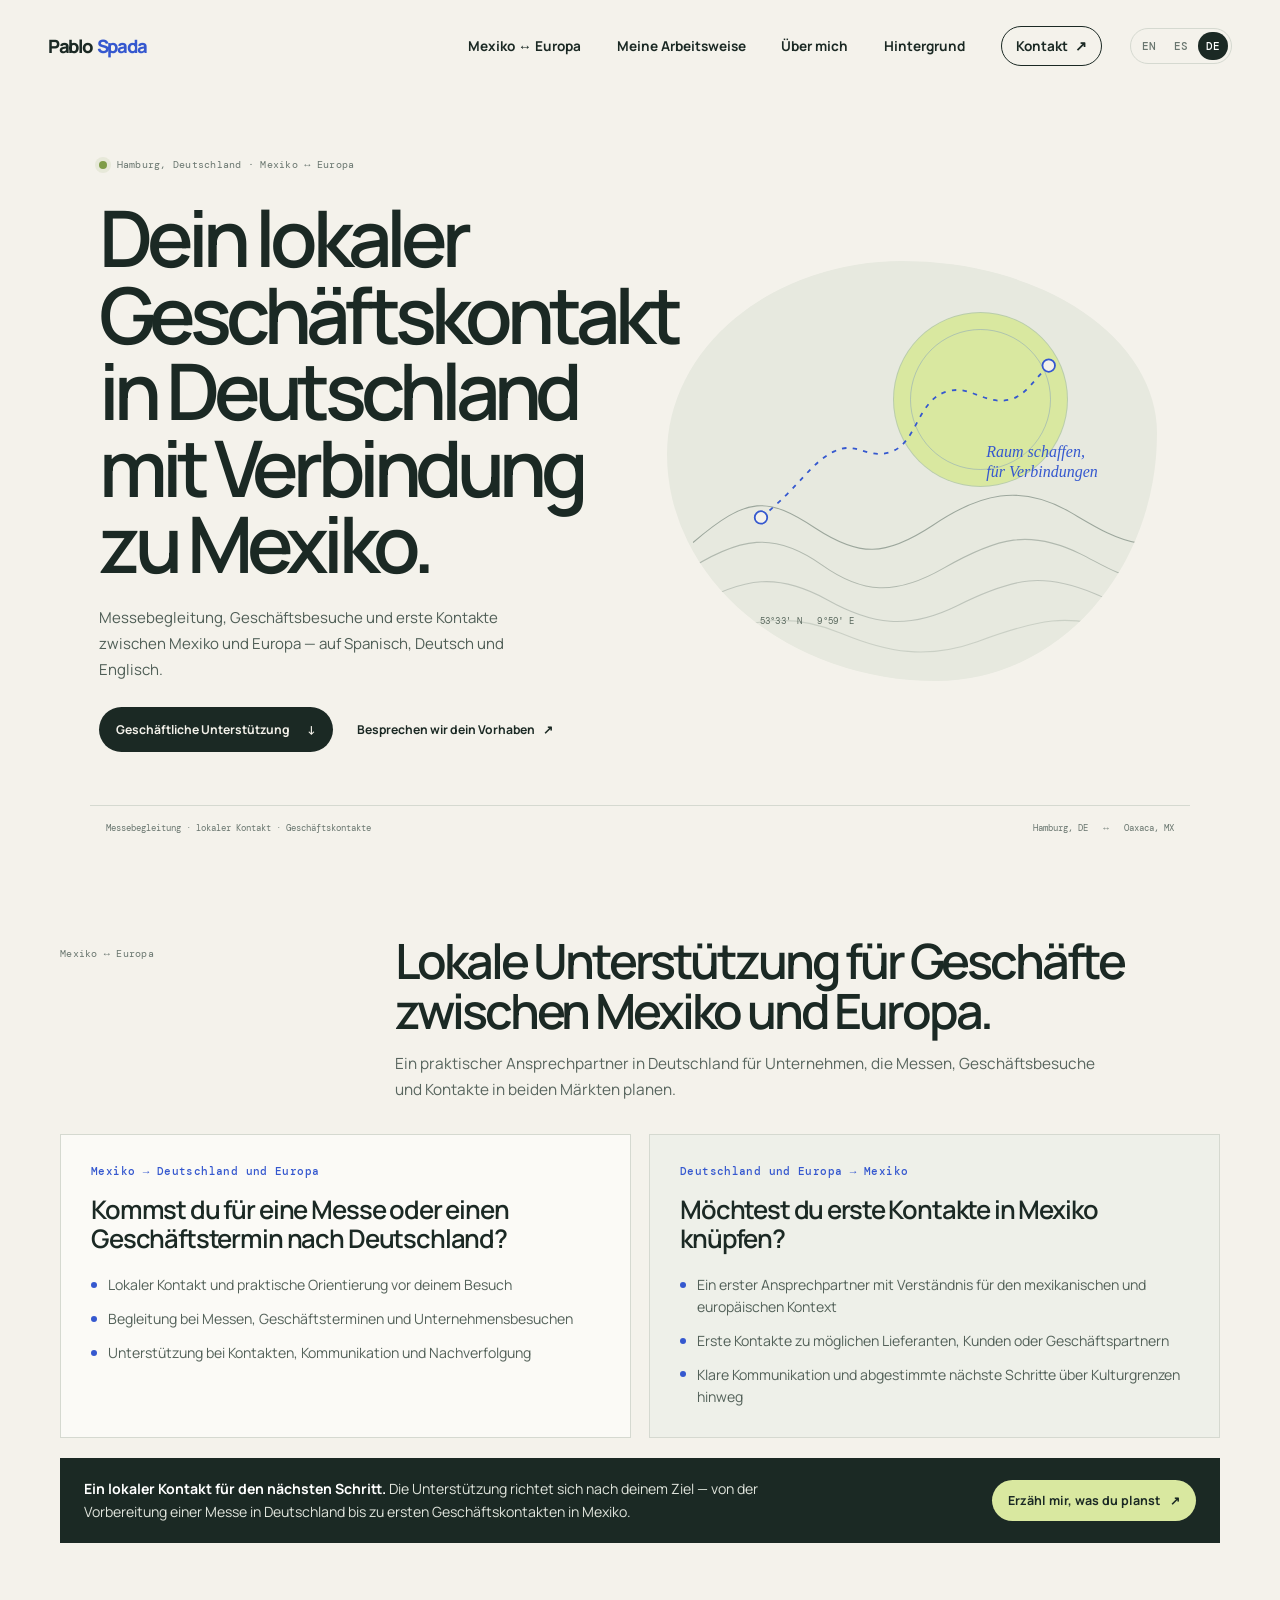
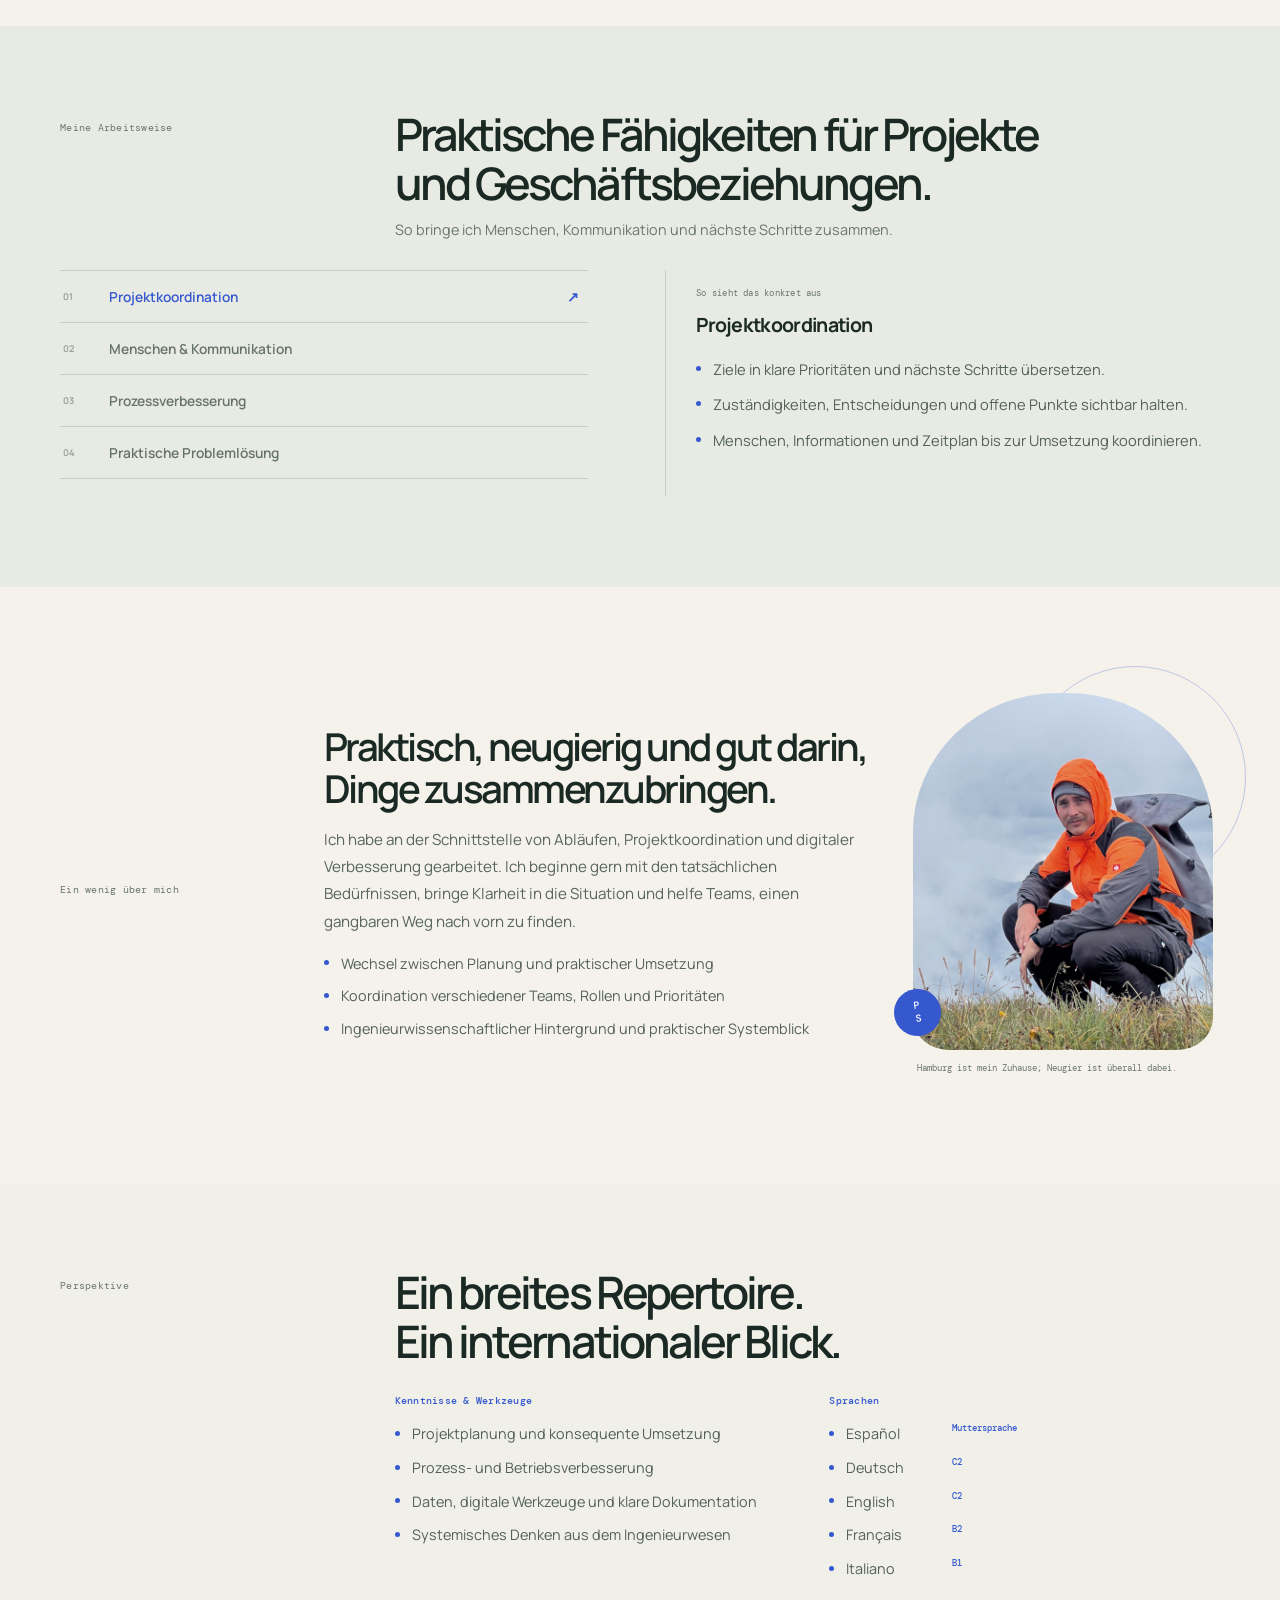
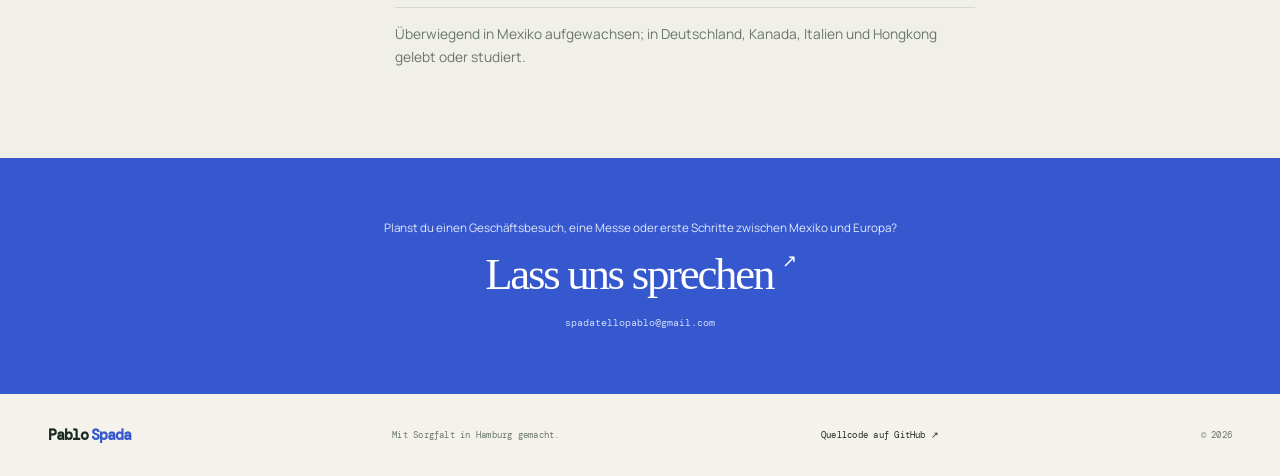
==== de/index.html @ 42730656 "Position site for Mexico-Europe business and trade fair support" ====
<!doctype html>
<html lang="de">
  <head>
    <meta charset="utf-8" />
    <meta name="viewport" content="width=device-width, initial-scale=1" />
    <meta name="theme-color" content="#f4f2eb" />
    <meta name="description" content="Lokale Unterstützung in Deutschland für mexikanische Unternehmen: Messebegleitung, Geschäftsbesuche und erste Kontakte zwischen Mexiko und Europa." />
    <meta name="robots" content="index, follow, max-image-preview:large" />
    <meta property="og:title" content="Geschäftskontakt Mexiko–Europa in Deutschland | Pablo Spada" />
    <meta property="og:description" content="Lokale Unterstützung in Deutschland für mexikanische Unternehmen: Messebegleitung, Geschäftsbesuche und erste Kontakte zwischen Mexiko und Europa." />
    <meta property="og:type" content="website" />
    <meta property="og:site_name" content="Pablo Spada" />
    <meta property="og:locale" content="de_DE" /><meta property="og:locale:alternate" content="en_US" /><meta property="og:locale:alternate" content="es_MX" />
    
    
    <meta property="og:url" content="https://pablospada.com/de/" />
    <meta property="og:image" content="https://pablospada.com/assets/pablo-profile.jpg" />
    <meta name="twitter:card" content="summary_large_image" />
    <meta name="twitter:title" content="Geschäftskontakt Mexiko–Europa in Deutschland | Pablo Spada" />
    <meta name="twitter:description" content="Lokale Unterstützung in Deutschland für mexikanische Unternehmen: Messebegleitung, Geschäftsbesuche und erste Kontakte zwischen Mexiko und Europa." />
    <meta name="twitter:image" content="https://pablospada.com/assets/pablo-profile.jpg" />
    <link rel="canonical" href="https://pablospada.com/de/" />
    <link rel="alternate" hreflang="en" href="https://pablospada.com/" />
    <link rel="alternate" hreflang="es" href="https://pablospada.com/es/" />
    <link rel="alternate" hreflang="de" href="https://pablospada.com/de/" />
    <link rel="alternate" hreflang="x-default" href="https://pablospada.com/" />
    <link rel="icon" type="image/svg+xml" href="/assets/favicon.svg" />
    <link rel="preconnect" href="https://fonts.googleapis.com" />
    <link rel="preconnect" href="https://fonts.gstatic.com" crossorigin />
    <link href="https://fonts.googleapis.com/css2?family=DM+Mono:wght@400;500&family=Manrope:wght@400;500;600;700;800&display=swap" rel="stylesheet" />
    <link rel="stylesheet" href="/styles.css?v=trade-seo-1" />
    <title>Geschäftskontakt Mexiko–Europa in Deutschland | Pablo Spada</title>
    <script type="application/ld+json">
      {
        "@context": "https://schema.org",
        "@type": "Person",
        "name": "Pablo Spada",
        "url": "https://pablospada.com/",
        "image": "https://pablospada.com/assets/pablo-profile.jpg",
        "jobTitle": "Geschäftskontakt Mexiko–Europa & Messebegleitung",
        "homeLocation": { "@type": "Place", "name": "Hamburg, Germany" },
        "knowsLanguage": ["Spanish", "German", "English", "French", "Italian"],
        "knowsAbout": ["Mexico–Europe business development", "Trade fair support in Germany", "Cross-cultural communication", "Business visits", "Project coordination"]
      }
    </script>
  </head>
  <body>
    <a class="skip-link" href="#main" data-i18n="skip">Zum Inhalt springen</a>
    <header class="site-header">
      <a class="wordmark" href="#top" aria-label="Pablo Spada — home">Pablo<span>Spada</span></a>
      <nav aria-label="Hauptnavigation" data-i18n-aria="navLabel">
        <a href="#business" data-i18n="navBusiness">Mexiko ↔ Europa</a>
        <a href="#strengths" data-i18n="navStrengths">Meine Arbeitsweise</a>
        <a href="#about" data-i18n="navAbout">Über mich</a>
        <a href="#background" data-i18n="navBackground">Hintergrund</a>
        <a class="contact-link" href="mailto:spadatellopablo@gmail.com"><span data-i18n="navContact">Kontakt</span><span aria-hidden="true">↗</span></a>
      </nav>
      <div class="language-switch" role="group" aria-label="Sprache wählen" data-i18n-aria="languageLabel">
        <a href="/" data-lang="en" lang="en">EN</a>
        <a href="/es/" data-lang="es" lang="es">ES</a>
        <a href="/de/" data-lang="de" lang="de" aria-current="page">DE</a>
      </div>
    </header>

    <main id="main">
      <section class="hero" id="top" aria-labelledby="hero-title">
        <div class="hero-copy">
          <p class="eyebrow"><span class="status-dot"></span><span data-i18n="eyebrow">Hamburg, Deutschland · Mexiko ↔ Europa</span></p>
          <h1 id="hero-title" data-i18n="heroTitle">Dein lokaler Geschäftskontakt in Deutschland mit Verbindung zu Mexiko.</h1>
          <p class="intro" data-i18n="heroIntro">Messebegleitung, Geschäftsbesuche und erste Kontakte zwischen Mexiko und Europa — auf Spanisch, Deutsch und Englisch.</p>
          <div class="hero-actions">
            <a class="button button-dark" href="#business"><span data-i18n="heroExplore">Geschäftliche Unterstützung</span><span aria-hidden="true">↓</span></a>
            <a class="text-link" href="mailto:spadatellopablo@gmail.com?subject=Mexico%E2%80%93Europe%20business%20enquiry"><span data-i18n="heroContact">Besprechen wir dein Vorhaben</span><span aria-hidden="true">↗</span></a>
          </div>
        </div>
        <div class="hero-art" role="img" aria-label="Abstrakte Linien zeichnen einen Weg durch eine Landschaft" data-i18n-aria="artLabel">
          <div class="sun"></div>
          <svg viewBox="0 0 520 470" fill="none" aria-hidden="true">
            <path class="contour contour-a" d="M15 315c62-53 83-51 137-16 49 32 78 32 131-3 53-36 98-47 154-15 24 14 50 31 78 35" />
            <path class="contour contour-b" d="M0 352c69-47 108-48 159-12 45 32 82 35 136 4 61-35 97-44 154-16 24 12 43 25 71 29" />
            <path class="contour contour-c" d="M8 390c66-39 104-40 157-11 50 28 90 34 145 7 66-33 98-37 154-14 20 8 38 19 56 23" />
            <path class="contour contour-d" d="M23 426c62-29 106-31 159-9 51 21 95 29 151 9 70-26 102-31 156-14 16 5 32 13 47 18" />
            <path class="route" d="M91 287c44-35 55-61 82-74 25-12 36 9 62 1 31-9 30-58 64-68 27-8 42 16 71 9 18-5 27-23 43-38" />
            <circle class="route-point" cx="91" cy="287" r="7" />
            <circle class="route-point" cx="413" cy="117" r="7" />
          </svg>
          <span class="art-note" data-i18n="artNote">Raum schaffen,<br />für Verbindungen</span>
          <span class="art-coordinates">53°33′ N &nbsp; 9°59′ E</span>
        </div>
        <div class="hero-foot"><span data-i18n="heroFoot">Messebegleitung · lokaler Kontakt · Geschäftskontakte</span><span>Hamburg, DE &nbsp; ↔ &nbsp; Oaxaca, MX</span></div>
      </section>

      <section class="trade-section" id="business" aria-labelledby="trade-title">
        <div class="section-shell trade-heading">
          <div class="section-index" data-i18n="tradeIndex">Mexiko ↔ Europa</div>
          <div><h2 id="trade-title" data-i18n="tradeTitle">Lokale Unterstützung für Geschäfte zwischen Mexiko und Europa.</h2><p data-i18n="tradeIntro">Ein praktischer Ansprechpartner in Deutschland für Unternehmen, die Messen, Geschäftsbesuche und Kontakte in beiden Märkten planen.</p></div>
        </div>
        <div class="trade-routes section-shell">
          <article class="trade-card trade-card-mexico">
            <p class="trade-kicker" data-i18n="fromMexicoKicker">Mexiko → Deutschland und Europa</p>
            <h3 data-i18n="fromMexicoTitle">Kommst du für eine Messe oder einen Geschäftstermin nach Deutschland?</h3>
            <ul><li data-i18n="fromMexicoOne">Lokaler Kontakt und praktische Orientierung vor deinem Besuch</li><li data-i18n="fromMexicoTwo">Begleitung bei Messen, Geschäftsterminen und Unternehmensbesuchen</li><li data-i18n="fromMexicoThree">Unterstützung bei Kontakten, Kommunikation und Nachverfolgung</li></ul>
          </article>
          <article class="trade-card trade-card-europe">
            <p class="trade-kicker" data-i18n="toMexicoKicker">Deutschland und Europa → Mexiko</p>
            <h3 data-i18n="toMexicoTitle">Möchtest du erste Kontakte in Mexiko knüpfen?</h3>
            <ul><li data-i18n="toMexicoOne">Ein erster Ansprechpartner mit Verständnis für den mexikanischen und europäischen Kontext</li><li data-i18n="toMexicoTwo">Erste Kontakte zu möglichen Lieferanten, Kunden oder Geschäftspartnern</li><li data-i18n="toMexicoThree">Klare Kommunikation und abgestimmte nächste Schritte über Kulturgrenzen hinweg</li></ul>
          </article>
        </div>
        <div class="trade-note section-shell"><p><strong data-i18n="tradeNoteTitle">Ein lokaler Kontakt für den nächsten Schritt.</strong> <span data-i18n="tradeNoteText">Die Unterstützung richtet sich nach deinem Ziel — von der Vorbereitung einer Messe in Deutschland bis zu ersten Geschäftskontakten in Mexiko.</span></p><a class="trade-cta" href="mailto:spadatellopablo@gmail.com?subject=Mexico%E2%80%93Europe%20business%20enquiry"><span data-i18n="tradeCta">Erzähl mir, was du planst</span><span aria-hidden="true">↗</span></a></div>
      </section>

      <section class="strengths-section" id="strengths" aria-labelledby="strengths-title">
        <div class="section-shell strengths-heading">
          <div class="section-index" data-i18n="strengthsIndex">Meine Arbeitsweise</div>
          <div><h2 id="strengths-title" data-i18n="strengthsTitle">Praktische Fähigkeiten für Projekte und Geschäftsbeziehungen.</h2><p data-i18n="strengthsIntro">So bringe ich Menschen, Kommunikation und nächste Schritte zusammen.</p></div>
        </div>
        <div class="strengths-panel section-shell">
          <div class="strength-tabs" role="tablist" aria-label="Berufliche Stärken" data-i18n-aria="tabsLabel">
            <button id="skill-tab-0" class="strength-tab" type="button" role="tab" aria-selected="true" aria-controls="skill-panel" tabindex="0" data-skill="0"><span>01</span><span data-i18n="tabProject">Projektkoordination</span><span aria-hidden="true">↗</span></button>
            <button id="skill-tab-1" class="strength-tab" type="button" role="tab" aria-selected="false" aria-controls="skill-panel" tabindex="-1" data-skill="1"><span>02</span><span data-i18n="tabPeople">Menschen & Kommunikation</span><span aria-hidden="true">↗</span></button>
            <button id="skill-tab-2" class="strength-tab" type="button" role="tab" aria-selected="false" aria-controls="skill-panel" tabindex="-1" data-skill="2"><span>03</span><span data-i18n="tabProcess">Prozessverbesserung</span><span aria-hidden="true">↗</span></button>
            <button id="skill-tab-3" class="strength-tab" type="button" role="tab" aria-selected="false" aria-controls="skill-panel" tabindex="-1" data-skill="3"><span>04</span><span data-i18n="tabAction">Praktische Problemlösung</span><span aria-hidden="true">↗</span></button>
          </div>
          <div id="skill-panel" class="skill-panel" role="tabpanel" aria-labelledby="skill-tab-0" tabindex="0">
            <p class="panel-label" data-i18n="panelLabel">So sieht das konkret aus</p>
            <h3 id="skill-title">Project coordination</h3>
            <ul id="skill-bullets" class="skill-bullets"></ul>
          </div>
        </div>
      </section>

      <section class="about section-shell" id="about" aria-labelledby="about-title">
        <div class="section-index" data-i18n="aboutIndex">Ein wenig über mich</div>
        <div class="about-copy">
          <h2 id="about-title" data-i18n="aboutTitle">Praktisch, neugierig und gut darin, Dinge zusammenzubringen.</h2>
          <p data-i18n="aboutText">Ich habe an der Schnittstelle von Abläufen, Projektkoordination und digitaler Verbesserung gearbeitet. Ich beginne gern mit den tatsächlichen Bedürfnissen, bringe Klarheit in die Situation und helfe Teams, einen gangbaren Weg nach vorn zu finden.</p>
          <ul class="about-points">
            <li data-i18n="aboutBulletOne">Wechsel zwischen Planung und praktischer Umsetzung</li>
            <li data-i18n="aboutBulletTwo">Koordination verschiedener Teams, Rollen und Prioritäten</li>
            <li data-i18n="aboutBulletThree">Ingenieurwissenschaftlicher Hintergrund und praktischer Systemblick</li>
          </ul>
        </div>
        <figure class="about-photo">
          <span class="photo-orbit" aria-hidden="true"></span>
          <img src="/assets/pablo-profile.jpg" alt="Pablo draußen in den Bergen, mit einer orangefarbenen Wanderjacke" data-i18n-alt="portraitAlt" />
          <figcaption data-i18n="portraitCaption">Hamburg ist mein Zuhause; Neugier ist überall dabei.</figcaption>
          <span class="photo-stamp" aria-hidden="true">P<br />S</span>
        </figure>
      </section>

      <section class="background-section" id="background" aria-labelledby="background-title">
        <div class="section-shell background-grid">
          <div class="section-index" data-i18n="backgroundIndex">Perspektive</div>
          <div class="background-copy">
            <h2 id="background-title" data-i18n="backgroundTitle">Ein breites Repertoire. Ein internationaler Blick.</h2>
            <div class="background-columns">
              <div><h3 data-i18n="knowledgeTitle">Kenntnisse & Werkzeuge</h3><ul><li data-i18n="knowledgeOne">Projektplanung und konsequente Umsetzung</li><li data-i18n="knowledgeTwo">Prozess- und Betriebsverbesserung</li><li data-i18n="knowledgeThree">Daten, digitale Werkzeuge und klare Dokumentation</li><li data-i18n="knowledgeFour">Systemisches Denken aus dem Ingenieurwesen</li></ul></div>
              <div><h3 data-i18n="languagesTitle">Sprachen</h3><ul class="language-list"><li><span>Español</span><b data-i18n="native">Muttersprache</b></li><li><span>Deutsch</span><b>C2</b></li><li><span>English</span><b>C2</b></li><li><span>Français</span><b>B2</b></li><li><span>Italiano</span><b>B1</b></li></ul></div>
            </div>
            <p class="international-note" data-i18n="internationalText">Überwiegend in Mexiko aufgewachsen; in Deutschland, Kanada, Italien und Hongkong gelebt oder studiert.</p>
          </div>
        </div>
      </section>

      <section class="closing">
        <p data-i18n="closingText">Planst du einen Geschäftsbesuch, eine Messe oder erste Schritte zwischen Mexiko und Europa?</p>
        <a href="mailto:spadatellopablo@gmail.com"><span data-i18n="closingLink">Lass uns sprechen</span><span aria-hidden="true">↗</span></a>
        <p class="email-address">spadatellopablo@gmail.com</p>
      </section>
    </main>

    <footer class="site-footer"><a class="wordmark" href="#top">Pablo<span>Spada</span></a><span data-i18n="footerMade">Mit Sorgfalt in Hamburg gemacht.</span><a href="https://github.com/pablo-spa/pablo.spa" target="_blank" rel="noreferrer" data-i18n="sourceLink">Quellcode auf GitHub ↗</a><span class="footer-year">© 2026</span></footer>

    <script>
      const copy = {
        en: {
          metaTitle:"Mexico–Europe Business Liaison in Germany | Pablo Spada",metaDescription:"Local business contact in Germany for Mexico–Europe trade fair support, business visits and first connections. English, German and Spanish.",navLabel:"Main navigation",navBusiness:"Mexico ↔ Europe",languageLabel:"Choose language",tabsLabel:"Professional strengths",skip:"Skip to content",navStrengths:"How I work",navAbout:"About",navBackground:"Background",navContact:"Get in touch",eyebrow:"Hamburg, Germany · Mexico ↔ Europe",heroTitle:"Your local business contact in Germany, connected to Mexico.",heroIntro:"Trade fair support, business visits and first connections between Mexico and Europe — in Spanish, German and English.",heroExplore:"Business support",heroContact:"Discuss an opportunity",artLabel:"Abstract lines tracing a route across a landscape",artNote:"make room<br />for connection",heroFoot:"Trade fair support · local contact · business connections",tradeIndex:"Mexico ↔ Europe",tradeTitle:"Local business support between Mexico and Europe.",tradeIntro:"A practical point of contact in Germany for companies exploring fairs, visits and business connections across both markets.",fromMexicoKicker:"Mexico → Germany & Europe",fromMexicoTitle:"Coming to Germany for a trade fair or business visit?",fromMexicoOne:"Local contact and practical orientation before your visit",fromMexicoTwo:"Business accompaniment at fairs, meetings and company visits",fromMexicoThree:"Help with introductions, communication and follow-up",toMexicoKicker:"Germany & Europe → Mexico",toMexicoTitle:"Looking to start a conversation with Mexico?",toMexicoOne:"A first point of contact grounded in Mexican and European contexts",toMexicoTwo:"Initial introductions to potential suppliers, customers or partners",toMexicoThree:"Clear communication and coordinated next steps across cultures",tradeNoteTitle:"A local partner for the moments that matter.",tradeNoteText:"Support can be shaped around your goal — from preparing for a trade fair in Germany to making first business connections with Mexico.",tradeCta:"Tell me what you’re planning",strengthsIndex:"How I work",strengthsTitle:"Practical skills for moving projects and business relationships forward.",strengthsIntro:"Explore how I coordinate people, communication and next steps.",tabProject:"Project coordination",tabPeople:"People & communication",tabProcess:"Process improvement",tabAction:"Practical problem-solving",panelLabel:"What that looks like",aboutIndex:"A little about me",aboutTitle:"Practical, curious, and good at bringing the pieces together.",aboutText:"I’ve worked across operations, project coordination and digital improvement. I like starting with people’s real needs, making the situation clear, and helping a team find a workable way forward.",aboutBulletOne:"Comfortable moving between planning and hands-on follow-through",aboutBulletTwo:"Used to coordinating across teams, roles and different priorities",aboutBulletThree:"Engineering-trained, with a practical systems perspective",portraitAlt:"Pablo outdoors in the mountains, wearing an orange hiking jacket",portraitCaption:"Hamburg is home; curiosity travels.",backgroundIndex:"Perspective",backgroundTitle:"A broad toolkit. An international outlook.",knowledgeTitle:"Knowledge & tools",knowledgeOne:"Project planning and follow-through",knowledgeTwo:"Process and operations improvement",knowledgeThree:"Data, digital tools and clear documentation",knowledgeFour:"Engineering systems thinking",languagesTitle:"Languages",native:"native",internationalText:"Grew up mainly in Mexico; studied or lived in Germany, Canada, Italy and Hong Kong.",closingText:"Planning a business visit, trade fair or first step between Mexico and Europe?",closingLink:"Let’s talk",footerMade:"Made with care in Hamburg.",sourceLink:"Site source on GitHub ↗",skills:[{title:"Project coordination",bullets:["Turn goals into clear priorities and next steps.","Keep responsibilities, decisions and follow-ups visible.","Coordinate people, information and timing through delivery."]},{title:"People & communication",bullets:["Build understanding across teams and different working styles.","Align expectations and make open questions explicit.","Communicate comfortably across languages and cultures."]},{title:"Process improvement",bullets:["Understand how work happens before proposing a change.","Notice friction in handovers, information and routine tasks.","Make improvements practical for the people using them."]},{title:"Practical problem-solving",bullets:["Bring structure to unclear or changing situations.","Find a workable path from idea to action.","Stay hands-on, learn quickly and close the loop."]}]
        },
        es: {
          metaTitle:"Contacto comercial México–Europa en Alemania | Pablo Spada",metaDescription:"Apoyo local en Alemania para empresas mexicanas: ferias comerciales, visitas de negocios y primeros contactos entre México y Europa.",navLabel:"Navegación principal",navBusiness:"México ↔ Europa",languageLabel:"Elige idioma",tabsLabel:"Fortalezas profesionales",skip:"Saltar al contenido",navStrengths:"Cómo trabajo",navAbout:"Sobre mí",navBackground:"Trayectoria",navContact:"Escríbeme",eyebrow:"Hamburgo, Alemania · México ↔ Europa",heroTitle:"Tu contacto local en Alemania para conectar negocios con México.",heroIntro:"Apoyo en ferias comerciales, visitas de negocios y primeros contactos entre México y Europa, en español, alemán e inglés.",heroExplore:"Apoyo comercial",heroContact:"Platiquemos de tu proyecto",artLabel:"Líneas abstractas que trazan una ruta por un paisaje",artNote:"abrir espacio<br />para conectar",heroFoot:"Ferias · contacto local · conexiones de negocio",tradeIndex:"México ↔ Europa",tradeTitle:"Apoyo comercial local entre México y Europa.",tradeIntro:"Un punto de contacto práctico en Alemania para empresas que exploran ferias, visitas y conexiones de negocio entre ambos mercados.",fromMexicoKicker:"México → Alemania y Europa",fromMexicoTitle:"¿Vienes a Alemania a una feria o visita de negocios?",fromMexicoOne:"Contacto local y orientación práctica antes de tu visita",fromMexicoTwo:"Acompañamiento de negocios en ferias, reuniones y visitas a empresas",fromMexicoThree:"Apoyo con presentaciones, comunicación y seguimiento",toMexicoKicker:"Alemania y Europa → México",toMexicoTitle:"¿Buscas iniciar una conversación con México?",toMexicoOne:"Un primer contacto con perspectiva de los contextos mexicano y europeo",toMexicoTwo:"Presentaciones iniciales con posibles proveedores, clientes o socios",toMexicoThree:"Comunicación clara y coordinación de próximos pasos entre culturas",tradeNoteTitle:"Un contacto local para dar el siguiente paso.",tradeNoteText:"El apoyo se adapta a tu objetivo: desde preparar una feria comercial en Alemania hasta iniciar contactos de negocio con México.",tradeCta:"Cuéntame qué estás planeando",strengthsIndex:"Cómo trabajo",strengthsTitle:"Habilidades prácticas para impulsar proyectos y relaciones de negocio.",strengthsIntro:"Así coordino personas, comunicación y próximos pasos.",tabProject:"Coordinación de proyectos",tabPeople:"Personas y comunicación",tabProcess:"Mejora de procesos",tabAction:"Resolución práctica de problemas",panelLabel:"Así se ve en la práctica",aboutIndex:"Un poco sobre mí",aboutTitle:"Práctico, curioso y bueno para conectar las piezas.",aboutText:"He trabajado entre operaciones, coordinación de proyectos y mejora digital. Me gusta empezar por las necesidades reales de las personas, aclarar la situación y ayudar al equipo a encontrar una forma viable de avanzar.",aboutBulletOne:"Me muevo entre la planificación y el seguimiento práctico",aboutBulletTwo:"Coordino equipos, funciones y prioridades distintas",aboutBulletThree:"Formación en ingeniería y una perspectiva práctica de sistemas",portraitAlt:"Pablo al aire libre en la montaña, con una chamarra naranja de senderismo",portraitCaption:"Hamburgo es mi hogar; la curiosidad viaja conmigo.",backgroundIndex:"Perspectiva",backgroundTitle:"Herramientas diversas. Una mirada internacional.",knowledgeTitle:"Conocimientos y herramientas",knowledgeOne:"Planificación y seguimiento de proyectos",knowledgeTwo:"Mejora de procesos y operaciones",knowledgeThree:"Datos, herramientas digitales y documentación clara",knowledgeFour:"Pensamiento sistémico de ingeniería",languagesTitle:"Idiomas",native:"nativo",internationalText:"Crecí principalmente en México; viví o estudié en Alemania, Canadá, Italia y Hong Kong.",closingText:"¿Planeas una visita de negocios, una feria o un primer paso entre México y Europa?",closingLink:"Platiquemos",footerMade:"Hecho con cuidado en Hamburgo.",sourceLink:"Código del sitio en GitHub ↗",skills:[{title:"Coordinación de proyectos",bullets:["Convierto objetivos en prioridades y próximos pasos claros.","Mantengo visibles las responsabilidades, decisiones y seguimientos.","Coordino personas, información y tiempos hasta la entrega."]},{title:"Personas y comunicación",bullets:["Genero entendimiento entre equipos y distintas formas de trabajar.","Alineo expectativas y hago explícitas las preguntas pendientes.","Me comunico con naturalidad entre idiomas y culturas."]},{title:"Mejora de procesos",bullets:["Entiendo cómo se trabaja antes de proponer cambios.","Detecto fricciones en los traspasos, la información y las tareas cotidianas.","Busco mejoras prácticas para las personas que las usarán."]},{title:"Resolución práctica de problemas",bullets:["Doy estructura a situaciones poco claras o cambiantes.","Busco un camino viable para pasar de la idea a la acción.","Me involucro, aprendo rápido y cierro el ciclo."]}]
        },
        de: {
          metaTitle:"Geschäftskontakt Mexiko–Europa in Deutschland | Pablo Spada",metaDescription:"Lokale Unterstützung in Deutschland für mexikanische Unternehmen: Messebegleitung, Geschäftsbesuche und erste Kontakte zwischen Mexiko und Europa.",navLabel:"Hauptnavigation",navBusiness:"Mexiko ↔ Europa",languageLabel:"Sprache wählen",tabsLabel:"Berufliche Stärken",skip:"Zum Inhalt springen",navStrengths:"Meine Arbeitsweise",navAbout:"Über mich",navBackground:"Hintergrund",navContact:"Kontakt",eyebrow:"Hamburg, Deutschland · Mexiko ↔ Europa",heroTitle:"Dein lokaler Geschäftskontakt in Deutschland mit Verbindung zu Mexiko.",heroIntro:"Messebegleitung, Geschäftsbesuche und erste Kontakte zwischen Mexiko und Europa — auf Spanisch, Deutsch und Englisch.",heroExplore:"Geschäftliche Unterstützung",heroContact:"Besprechen wir dein Vorhaben",artLabel:"Abstrakte Linien zeichnen einen Weg durch eine Landschaft",artNote:"Raum schaffen,<br />für Verbindungen",heroFoot:"Messebegleitung · lokaler Kontakt · Geschäftskontakte",tradeIndex:"Mexiko ↔ Europa",tradeTitle:"Lokale Unterstützung für Geschäfte zwischen Mexiko und Europa.",tradeIntro:"Ein praktischer Ansprechpartner in Deutschland für Unternehmen, die Messen, Geschäftsbesuche und Kontakte in beiden Märkten planen.",fromMexicoKicker:"Mexiko → Deutschland und Europa",fromMexicoTitle:"Kommst du für eine Messe oder einen Geschäftstermin nach Deutschland?",fromMexicoOne:"Lokaler Kontakt und praktische Orientierung vor deinem Besuch",fromMexicoTwo:"Begleitung bei Messen, Geschäftsterminen und Unternehmensbesuchen",fromMexicoThree:"Unterstützung bei Kontakten, Kommunikation und Nachverfolgung",toMexicoKicker:"Deutschland und Europa → Mexiko",toMexicoTitle:"Möchtest du erste Kontakte in Mexiko knüpfen?",toMexicoOne:"Ein erster Ansprechpartner mit Verständnis für den mexikanischen und europäischen Kontext",toMexicoTwo:"Erste Kontakte zu möglichen Lieferanten, Kunden oder Geschäftspartnern",toMexicoThree:"Klare Kommunikation und abgestimmte nächste Schritte über Kulturgrenzen hinweg",tradeNoteTitle:"Ein lokaler Kontakt für den nächsten Schritt.",tradeNoteText:"Die Unterstützung richtet sich nach deinem Ziel — von der Vorbereitung einer Messe in Deutschland bis zu ersten Geschäftskontakten in Mexiko.",tradeCta:"Erzähl mir, was du planst",strengthsIndex:"Meine Arbeitsweise",strengthsTitle:"Praktische Fähigkeiten für Projekte und Geschäftsbeziehungen.",strengthsIntro:"So bringe ich Menschen, Kommunikation und nächste Schritte zusammen.",tabProject:"Projektkoordination",tabPeople:"Menschen & Kommunikation",tabProcess:"Prozessverbesserung",tabAction:"Praktische Problemlösung",panelLabel:"So sieht das konkret aus",aboutIndex:"Ein wenig über mich",aboutTitle:"Praktisch, neugierig und gut darin, Dinge zusammenzubringen.",aboutText:"Ich habe an der Schnittstelle von Abläufen, Projektkoordination und digitaler Verbesserung gearbeitet. Ich beginne gern mit den tatsächlichen Bedürfnissen, bringe Klarheit in die Situation und helfe Teams, einen gangbaren Weg nach vorn zu finden.",aboutBulletOne:"Wechsel zwischen Planung und praktischer Umsetzung",aboutBulletTwo:"Koordination verschiedener Teams, Rollen und Prioritäten",aboutBulletThree:"Ingenieurwissenschaftlicher Hintergrund und praktischer Systemblick",portraitAlt:"Pablo draußen in den Bergen, mit einer orangefarbenen Wanderjacke",portraitCaption:"Hamburg ist mein Zuhause; Neugier ist überall dabei.",backgroundIndex:"Perspektive",backgroundTitle:"Ein breites Repertoire. Ein internationaler Blick.",knowledgeTitle:"Kenntnisse & Werkzeuge",knowledgeOne:"Projektplanung und konsequente Umsetzung",knowledgeTwo:"Prozess- und Betriebsverbesserung",knowledgeThree:"Daten, digitale Werkzeuge und klare Dokumentation",knowledgeFour:"Systemisches Denken aus dem Ingenieurwesen",languagesTitle:"Sprachen",native:"Muttersprache",internationalText:"Überwiegend in Mexiko aufgewachsen; in Deutschland, Kanada, Italien und Hongkong gelebt oder studiert.",closingText:"Planst du einen Geschäftsbesuch, eine Messe oder erste Schritte zwischen Mexiko und Europa?",closingLink:"Lass uns sprechen",footerMade:"Mit Sorgfalt in Hamburg gemacht.",sourceLink:"Quellcode auf GitHub ↗",skills:[{title:"Projektkoordination",bullets:["Ziele in klare Prioritäten und nächste Schritte übersetzen.","Zuständigkeiten, Entscheidungen und offene Punkte sichtbar halten.","Menschen, Informationen und Zeitplan bis zur Umsetzung koordinieren."]},{title:"Menschen & Kommunikation",bullets:["Verständigung zwischen Teams und Arbeitsweisen schaffen.","Erwartungen abstimmen und offene Fragen ansprechen.","Sicher über Sprach- und Kulturgrenzen hinweg kommunizieren."]},{title:"Prozessverbesserung",bullets:["Abläufe verstehen, bevor ich Änderungen vorschlage.","Reibung in Übergaben, Informationsfluss und Routine erkennen.","Praktische Verbesserungen für die Menschen entwickeln, die damit arbeiten."]},{title:"Praktische Problemlösung",bullets:["Unklaren oder wechselnden Situationen Struktur geben.","Einen gangbaren Weg von der Idee zur Umsetzung finden.","Mit anpacken, schnell lernen und Themen abschließen."]}]
        }
      };
      let activeSkill = 0;
      const skillTabs = Array.from(document.querySelectorAll('[data-skill]'));
      const setSkill = (index) => {
        activeSkill = index;
        const item = copy[document.documentElement.lang].skills[index];
        document.getElementById('skill-title').textContent = item.title;
        document.getElementById('skill-panel').setAttribute('aria-labelledby', `skill-tab-${index}`);
        const list = document.getElementById('skill-bullets');
        list.replaceChildren(...item.bullets.map((text) => { const li = document.createElement('li'); li.textContent = text; return li; }));
        skillTabs.forEach((button, i) => { button.setAttribute('aria-selected', String(i === index)); button.tabIndex = i === index ? 0 : -1; });
      };
      skillTabs.forEach((button) => {
        button.addEventListener('click', () => setSkill(Number(button.dataset.skill)));
        button.addEventListener('keydown', (event) => {
          let next = activeSkill;
          if (event.key === 'ArrowRight') next = (activeSkill + 1) % skillTabs.length;
          else if (event.key === 'ArrowLeft') next = (activeSkill + skillTabs.length - 1) % skillTabs.length;
          else if (event.key === 'Home') next = 0;
          else if (event.key === 'End') next = skillTabs.length - 1;
          else return;
          event.preventDefault(); skillTabs[next].focus(); setSkill(next);
        });
      });
      setSkill(0);
    </script>
  </body>
</html>
---- styles.css ----
:root {
  color-scheme: light;
  --paper: #f4f2eb;
  --wash: #e8ebe3;
  --ink: #1b2924;
  --muted: #69766f;
  --line: #d5d9d0;
  --accent: #3558cf;
  --lime: #d9e8a0;
  --serif: Georgia, 'Times New Roman', serif;
  --sans: 'Manrope', 'Helvetica Neue', sans-serif;
  --mono: 'DM Mono', monospace;
}

* { box-sizing: border-box; }
html { scroll-behavior: smooth; scroll-padding-top: 90px; }
body { margin: 0; background: var(--paper); color: var(--ink); font-family: var(--sans); -webkit-font-smoothing: antialiased; }
a { color: inherit; text-decoration: none; }
a:focus-visible, button:focus-visible { outline: 3px solid var(--accent); outline-offset: 5px; }
button { font: inherit; }
.skip-link { position: fixed; z-index: 10; left: 1rem; top: 1rem; padding: .8rem 1rem; background: var(--ink); color: white; transform: translateY(-160%); }
.skip-link:focus { transform: translateY(0); }
.site-header, .site-footer { width: min(1380px, calc(100% - 96px)); margin: 0 auto; display: flex; align-items: center; justify-content: space-between; }
.site-header { min-height: 92px; gap: 28px; }
.wordmark { flex: 0 0 auto; font-size: 1.15rem; font-weight: 800; letter-spacing: -.07em; }
.wordmark span { margin-left: .22em; color: var(--accent); }
nav { display: flex; align-items: center; gap: clamp(18px, 2.8vw, 38px); margin-left: auto; font-size: .85rem; font-weight: 700; }
nav a, .text-link, .site-footer a:last-of-type { transition: color .2s ease, background-color .2s ease, transform .2s ease; }
nav a:hover, .text-link:hover, .site-footer a:last-of-type:hover { color: var(--accent); }
.contact-link { display: inline-flex; gap: 7px; align-items: center; padding: 10px 14px; border: 1px solid var(--ink); border-radius: 999px; white-space: nowrap; }
.contact-link:hover { background: var(--ink); color: var(--paper); }
.language-switch { display: flex; padding: 3px; gap: 2px; border: 1px solid var(--line); border-radius: 999px; }
.language-switch a { color: var(--muted); background: transparent; border-radius: 999px; padding: 7px 8px; font: 500 .68rem var(--mono); transition: background-color .18s ease, color .18s ease; }
.language-switch a:hover, .language-switch a[aria-current="page"] { color: white; background: var(--ink); }
.hero { max-width: 1440px; margin: 0 auto; min-height: 610px; padding: 66px 7% 24px; display: grid; grid-template-columns: 1.08fr .92fr; grid-template-rows: 1fr auto; position: relative; overflow: hidden; }
.hero-copy { align-self: center; padding: 0 0 53px 1.5%; position: relative; z-index: 1; }
.eyebrow, .section-index, .work-no, .work-kicker, .art-coordinates, .skill-tab > span:first-child, .panel-label, .background-copy h3, .site-footer { font-family: var(--mono); font-size: .64rem; letter-spacing: .025em; }
.eyebrow { color: var(--muted); display: flex; align-items: center; gap: 10px; margin: 0 0 28px; }
.status-dot { width: 8px; height: 8px; background: #7f9d48; border-radius: 50%; box-shadow: 0 0 0 4px #7f9d481c; }
h1 { font-size: clamp(3.4rem, 6.1vw, 6.2rem); line-height: .98; letter-spacing: -.075em; max-width: 760px; margin: 0; font-weight: 600; text-wrap: balance; }
h1 em { font-family: var(--serif); color: var(--accent); font-weight: 400; letter-spacing: -.07em; }
.intro { max-width: 440px; color: #4f5e56; font-size: .94rem; line-height: 1.75; margin: 23px 0 23px; }
.hero-actions { display: flex; flex-wrap: wrap; align-items: center; gap: 17px 24px; font-size: .76rem; font-weight: 700; }
.button { border-radius: 999px; padding: 14px 17px; display: inline-flex; gap: 18px; align-items: center; transition: background-color .2s ease, transform .2s ease; }
.button:active, .contact-link:active { transform: translateY(1px) scale(.98); }
.button-dark { background: var(--ink); color: var(--paper); }
.button-dark:hover { background: var(--accent); }
.text-link { display: inline-flex; gap: 8px; align-items: center; padding: 10px 0; }
.hero-art { position: relative; align-self: center; justify-self: center; width: min(100%, 490px); height: 420px; margin: 0 -1vw 20px -5vw; background: #e7e9df; border-radius: 48% 52% 45% 55% / 46% 41% 59% 54%; overflow: hidden; }
.hero-art svg { width: 100%; height: 100%; position: absolute; inset: 0; }
.sun { width: 175px; aspect-ratio: 1; border: 1px solid #3158d830; border-radius: 50%; position: absolute; right: 18%; top: 12%; background: var(--lime); }
.sun::after { content: ''; position: absolute; inset: 16px; border: 1px solid #3158d840; border-radius: 50%; }
.contour { stroke: #75847a; stroke-width: 1.2; opacity: .65; }
.contour-b { opacity: .48; }
.contour-c { opacity: .36; }
.contour-d { opacity: .25; }
.route { stroke: var(--accent); stroke-width: 2; stroke-dasharray: 5 7; }
.route-point { fill: var(--paper); stroke: var(--accent); stroke-width: 2; }
.art-note { position: absolute; right: 12%; top: 43%; font: italic 1rem/1.25 var(--serif); color: var(--accent); }
.art-coordinates { position: absolute; bottom: 13%; left: 19%; color: #59685d; font-size: .55rem; }
.hero-foot { grid-column: 1 / -1; display: flex; justify-content: space-between; border-top: 1px solid var(--line); padding: 16px 1.5% 0; color: var(--muted); font: .58rem var(--mono); }
.section-shell { width: min(1160px, calc(100% - 96px)); margin: 0 auto; display: grid; grid-template-columns: .78fr 2.2fr; gap: 42px; }
.section-index { color: var(--muted); padding-top: 11px; }
.trade-section { padding: 78px 0 83px; }
.trade-heading { grid-template-columns: .78fr 2.2fr; margin-bottom: 31px; }
.trade-heading h2 { max-width: 760px; margin: 0 0 14px; font-size: clamp(2.1rem, 3.8vw, 3.35rem); line-height: 1.04; letter-spacing: -.065em; font-weight: 600; text-wrap: balance; }
.trade-heading p { max-width: 700px; margin: 0; color: #58655e; font-size: .96rem; line-height: 1.7; }
.trade-routes { grid-template-columns: 1fr 1fr; gap: 18px; }
.trade-card { min-height: 278px; padding: 29px 30px 30px; border: 1px solid var(--line); background: #fbfaf6; }
.trade-card-europe { background: #eef0e9; }
.trade-kicker { margin: 0 0 18px; color: var(--accent); font: 500 .68rem var(--mono); letter-spacing: .035em; }
.trade-card h3 { max-width: 430px; margin: 0 0 21px; font-size: clamp(1.3rem, 2vw, 1.8rem); line-height: 1.12; letter-spacing: -.045em; font-weight: 600; }
.trade-card ul { display: grid; gap: 12px; margin: 0; padding: 0; list-style: none; }
.trade-card li { position: relative; padding-left: 17px; color: #536159; font-size: .88rem; line-height: 1.55; }
.trade-card li::before { content: ''; position: absolute; left: 0; top: .55em; width: 6px; height: 6px; border-radius: 50%; background: var(--accent); }
.trade-note { display: flex; align-items: center; justify-content: space-between; gap: 28px; margin-top: 20px; padding: 20px 24px; background: var(--ink); color: var(--paper); }
.trade-note p { max-width: 720px; margin: 0; color: #e0e4dc; font-size: .88rem; line-height: 1.6; }
.trade-note strong { color: white; }
.trade-cta { flex: 0 0 auto; display: inline-flex; align-items: center; gap: 10px; padding: 12px 16px; color: var(--ink); background: var(--lime); border-radius: 999px; font-size: .78rem; font-weight: 700; transition: transform .2s ease, background-color .2s ease; }
.trade-cta:hover { background: white; transform: translateY(-2px); }
.trade-cta:active { transform: translateY(1px) scale(.98); }
.strengths-section { background: var(--wash); padding: 84px 0 91px; }
.strengths-heading { grid-template-columns: .78fr 2.2fr; margin-bottom: 31px; }
.strengths-heading h2, .about-copy h2, .background-copy h2 { font-size: clamp(2rem, 3.5vw, 3.1rem); line-height: 1.08; letter-spacing: -.065em; font-weight: 600; margin: 0 0 13px; text-wrap: balance; }
.strengths-heading p { margin: 0; color: var(--muted); font-size: .9rem; }
.strengths-panel { grid-template-columns: 1fr 1.05fr; gap: clamp(30px, 6vw, 82px); align-items: stretch; }
.strength-tabs { display: flex; flex-direction: column; border-top: 1px solid #c9cec4; }
.strength-tab { display: grid; grid-template-columns: 34px 1fr 18px; gap: 12px; align-items: center; text-align: left; padding: 16px 3px; border: 0; border-bottom: 1px solid #c9cec4; color: #66736c; background: transparent; font-size: .86rem; font-weight: 600; cursor: pointer; transition: color .2s ease, padding .2s ease; }
.strength-tab > span:first-child { color: #929b94; font-size: .58rem; }
.strength-tab > span:last-child { color: var(--accent); opacity: 0; transform: translateX(-4px); transition: opacity .2s ease, transform .2s ease; }
.strength-tab:hover, .strength-tab[aria-selected="true"] { color: var(--ink); }
.strength-tab:hover > span:last-child, .strength-tab[aria-selected="true"] > span:last-child { opacity: 1; transform: translateX(0); }
.strength-tab[aria-selected="true"] > span:nth-child(2) { color: var(--accent); }
.skill-panel { align-self: center; min-height: 226px; padding: 17px 0 17px 30px; border-left: 1px solid #c9cec4; }
.panel-label { margin: 0 0 12px; color: var(--muted); font-size: .57rem; }
.skill-panel h3 { margin: 0 0 19px; font-size: 1.22rem; letter-spacing: -.035em; }
.skill-bullets, .about-points, .background-copy ul { margin: 0; padding: 0; list-style: none; }
.skill-bullets { display: grid; gap: 11px; }
.skill-bullets li, .about-points li, .background-copy li { position: relative; padding-left: 17px; color: #536159; font-size: .92rem; line-height: 1.65; }
.skill-bullets li::before, .about-points li::before, .background-copy li::before { content: ''; position: absolute; left: 0; top: .61em; width: 5px; height: 5px; border-radius: 50%; background: var(--accent); }
.about { grid-template-columns: .72fr 1.75fr 1fr; gap: 39px; padding-top: 106px; padding-bottom: 111px; align-items: center; }
.about-copy h2 { font-size: clamp(1.9rem, 3vw, 2.75rem); margin-bottom: 17px; }
.about-copy > p { max-width: 610px; color: #58655e; font-size: .95rem; line-height: 1.78; }
.about-points { display: grid; gap: 9px; margin-top: 17px; }
.about-points li { font-size: .9rem; }
.about-photo { position: relative; justify-self: end; width: min(100%, 300px); margin: 0 7px 0 10px; }
.about-photo img { position: relative; z-index: 1; display: block; width: 100%; aspect-ratio: .84; object-fit: cover; object-position: center 42%; filter: saturate(.82); border-radius: 48% 48% 12% 12% / 39% 39% 9% 9%; }
.photo-orbit { position: absolute; z-index: 0; width: 74%; aspect-ratio: 1; right: -11%; top: -7%; border: 1px solid #3558cf48; border-radius: 50%; }
.about-photo figcaption { position: relative; z-index: 2; margin: 12px 0 0 4px; color: var(--muted); font: .54rem var(--mono); }
.photo-stamp { position: absolute; z-index: 2; left: -19px; bottom: 38px; display: grid; place-content: center; width: 47px; aspect-ratio: 1; border-radius: 50%; color: white; background: var(--accent); font: 500 .63rem/1.25 var(--mono); text-align: center; transform: rotate(-8deg); }
.background-section { background: #f0efe8; padding: 83px 0 89px; }
.background-grid { grid-template-columns: .78fr 2.2fr; }
.background-copy h2 { margin-bottom: 29px; }
.background-columns { display: grid; grid-template-columns: 1fr 1fr; gap: 44px; }
.background-copy h3 { color: var(--accent); font-size: .61rem; font-weight: 500; margin: 0 0 15px; }
.background-copy ul { display: grid; gap: 10px; }
.background-copy li { font-size: .9rem; }
.language-list li { display: grid; grid-template-columns: 94px 1fr; gap: 12px; }
.language-list b { color: var(--accent); font: 500 .59rem var(--mono); }
.international-note { margin: 26px 0 0; padding-top: 14px; max-width: 580px; border-top: 1px solid var(--line); color: var(--muted); font-size: .86rem; line-height: 1.7; }
.closing { text-align: center; background: var(--accent); color: white; padding: 62px 20px 65px; }
.closing > p:first-child { margin: 0 0 12px; font-size: .73rem; color: #e2e7fb; }
.closing a { display: inline-flex; align-items: flex-start; gap: 9px; font: 2.8rem var(--serif); letter-spacing: -.05em; transition: transform .2s ease; }
.closing a:hover { transform: translateY(-2px); }
.closing a span:last-child { font: 1.1rem var(--sans); }
.closing .email-address { margin: 16px 0 0; color: #d3dcfa; font: .62rem var(--mono); }
.site-footer { min-height: 82px; color: var(--muted); font-size: .58rem; gap: 16px; }
.site-footer .wordmark { color: var(--ink); font-size: .95rem; }
.site-footer a:last-of-type { color: var(--ink); }
.footer-year { font: .55rem var(--mono); }

@media (max-width: 950px) {
  .site-header, .site-footer { width: calc(100% - 56px); }
  .site-header { flex-wrap: wrap; padding: 17px 0 12px; min-height: auto; }
  nav { order: 3; width: 100%; justify-content: center; margin: 0; }
  .language-switch { margin-left: auto; }
  .hero { min-height: 540px; grid-template-columns: 1.05fr .95fr; padding-top: 45px; }
  .hero-art { height: 350px; }
  .sun { width: 140px; }
  .section-shell { width: calc(100% - 64px); gap: 26px; }
  .about { grid-template-columns: .65fr 1.55fr .9fr; }
  .trade-card { padding: 24px 22px; }
}
@media (max-width: 680px) {
  html { scroll-padding-top: 20px; }
  .site-header, .site-footer { width: calc(100% - 36px); }
  .site-header { gap: 12px; }
  .wordmark { font-size: 1.03rem; }
  nav { gap: 15px; justify-content: space-between; overflow: auto; padding: 7px 1px; }
  nav a { font-size: .75rem; white-space: nowrap; }
  .contact-link { padding: 8px 10px; }
  .language-switch a { padding: 6px; }
  .hero { display: flex; flex-direction: column; align-items: stretch; padding: 49px 22px 18px; gap: 4px; }
  .hero-copy { padding: 0; }
  .eyebrow { margin-bottom: 22px; font-size: .62rem; }
  h1 { font-size: clamp(3.05rem, 13.5vw, 4.8rem); }
  .intro { font-size: .9rem; margin: 19px 0 17px; }
  .hero-art { align-self: flex-end; width: 83%; height: 280px; margin: 17px 0 18px 8%; }
  .sun { width: 108px; }
  .hero-foot { display: grid; gap: 6px; font-size: .57rem; }
  .section-shell { display: block; width: calc(100% - 44px); }
  .section-index { padding-top: 0; }
  .trade-section { padding: 66px 0 70px; }
  .trade-heading > div:last-child { margin-top: 18px; }
  .trade-heading h2 { font-size: 2.12rem; }
  .trade-heading p { font-size: .9rem; }
  .trade-routes { display: grid; grid-template-columns: 1fr; gap: 12px; margin-top: 22px; }
  .trade-card { min-height: 0; padding: 22px 20px 23px; }
  .trade-kicker { margin-bottom: 13px; font-size: .64rem; }
  .trade-card h3 { margin-bottom: 15px; font-size: 1.32rem; }
  .trade-card li { font-size: .86rem; }
  .trade-note { display: block; padding: 20px; margin-top: 13px; }
  .trade-note p { font-size: .85rem; }
  .trade-cta { margin-top: 17px; font-size: .76rem; }
  .strengths-section { padding: 65px 0 70px; }
  .strengths-heading > div:last-child { margin-top: 17px; }
  .strengths-heading h2, .about-copy h2, .background-copy h2 { font-size: 2.08rem; }
  .strengths-panel { display: block; }
  .strength-tabs { display: grid; grid-template-columns: 1fr 1fr; gap: 0 14px; margin-top: 22px; }
  .strength-tab { grid-template-columns: 22px 1fr 14px; gap: 6px; padding: 13px 1px; font-size: .78rem; line-height: 1.35; }
  .strength-tab > span:first-child { font-size: .52rem; }
  .skill-panel { min-height: 0; margin-top: 27px; padding: 4px 0 2px 19px; }
  .skill-panel h3 { font-size: 1.08rem; margin-bottom: 14px; }
  .skill-bullets { gap: 9px; }
  .skill-bullets li { font-size: .88rem; }
  .about { padding: 76px 0 79px; }
  .about-copy { margin-top: 18px; }
  .about-copy > p { font-size: .9rem; }
  .about-points li { font-size: .86rem; }
  .about-photo { width: min(67%, 260px); margin: 29px 9% 0 auto; }
  .background-section { padding: 67px 0 72px; }
  .background-copy { margin-top: 18px; }
  .background-copy h2 { margin-bottom: 22px; }
  .background-columns { gap: 24px; }
  .background-copy li { font-size: .85rem; }
  .language-list li { grid-template-columns: 78px 1fr; gap: 7px; }
  .international-note { margin-top: 21px; font-size: .82rem; }
  .closing { padding: 52px 18px 55px; }
  .closing a { font-size: 2.35rem; }
  .site-footer { min-height: 70px; flex-wrap: wrap; }
  .site-footer > span:not(.footer-year) { display: none; }
}
@media (max-width: 380px) {
  .strength-tabs { grid-template-columns: 1fr; }
  .background-columns { grid-template-columns: 1fr; gap: 25px; }
}
@media (prefers-reduced-motion: reduce) {
  html { scroll-behavior: auto; }
  *, *::before, *::after { transition-duration: .01ms !important; }
}
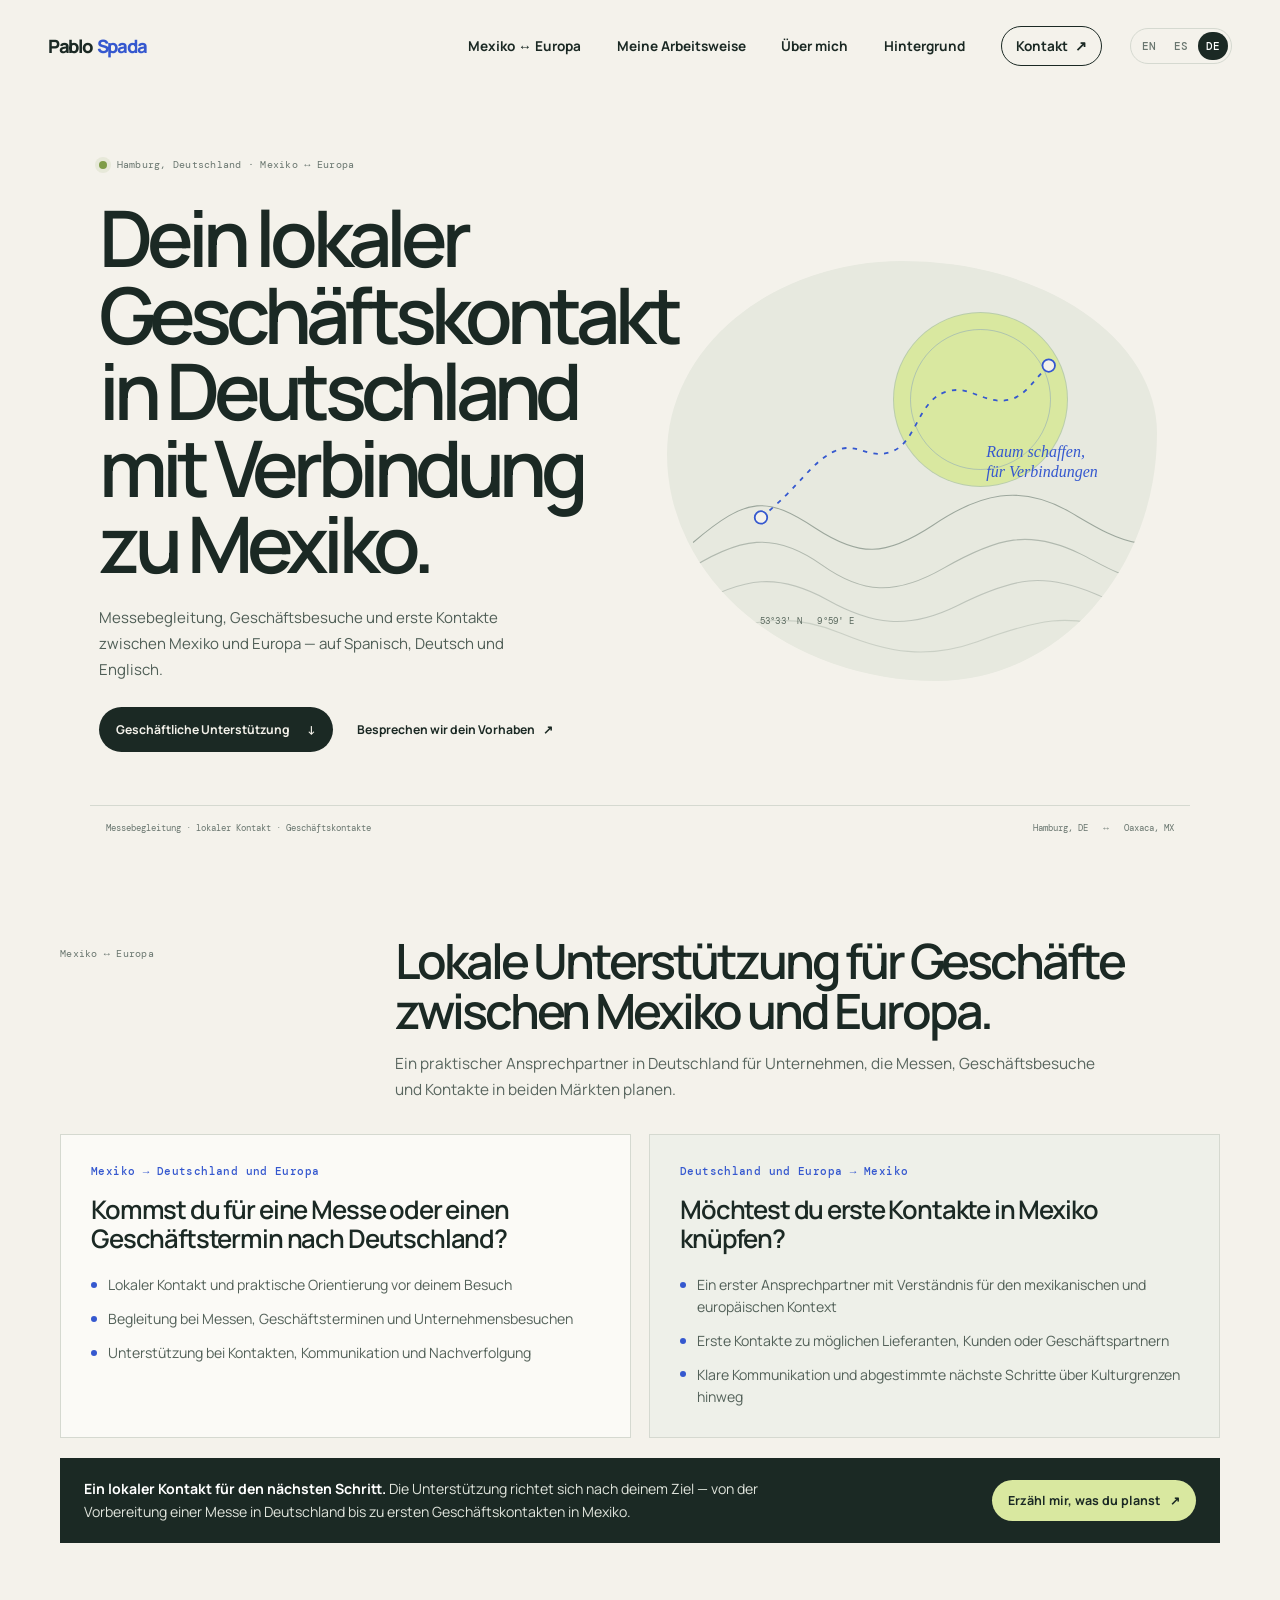
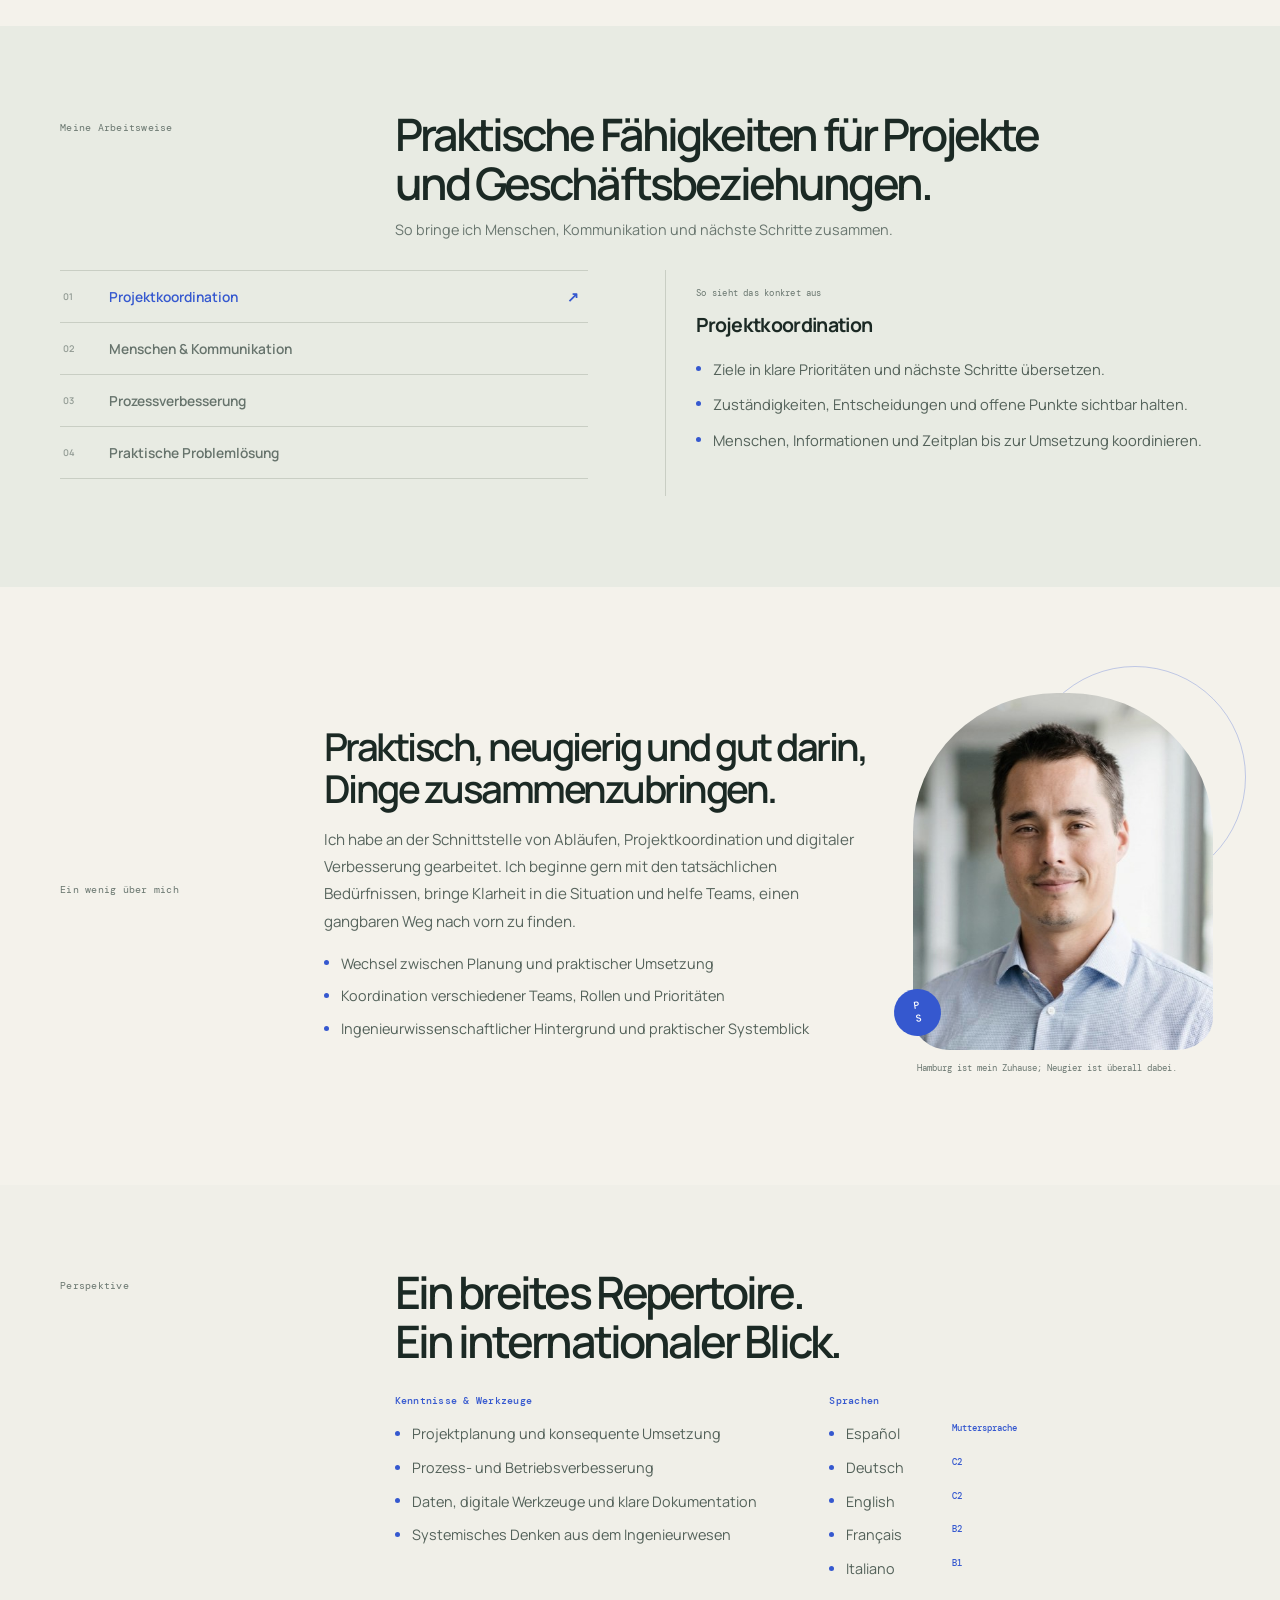
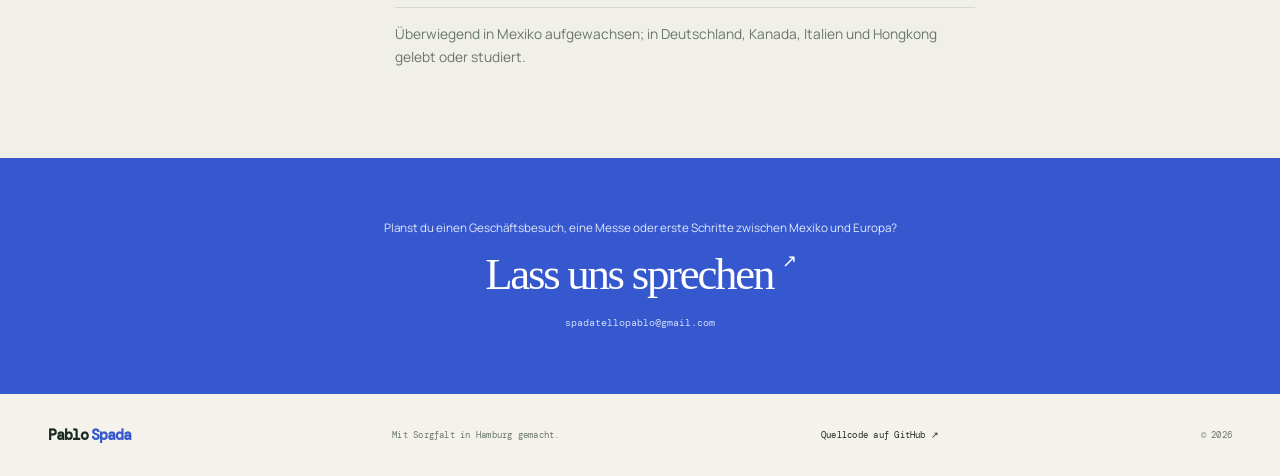
==== commit a1711170: "Replace About portrait with application headshot" ====
--- a/de/index.html
+++ b/de/index.html
@@ -143,7 +143,7 @@
         </div>
         <figure class="about-photo">
           <span class="photo-orbit" aria-hidden="true"></span>
-          <img src="/assets/pablo-profile.jpg" alt="Pablo draußen in den Bergen, mit einer orangefarbenen Wanderjacke" data-i18n-alt="portraitAlt" />
+          <img src="/assets/pablo-profile.jpg" alt="Porträt von Pablo Spada mit hellblauem Hemd" data-i18n-alt="portraitAlt" />
           <figcaption data-i18n="portraitCaption">Hamburg ist mein Zuhause; Neugier ist überall dabei.</figcaption>
           <span class="photo-stamp" aria-hidden="true">P<br />S</span>
         </figure>
@@ -181,7 +181,7 @@
           metaTitle:"Contacto comercial México–Europa en Alemania | Pablo Spada",metaDescription:"Apoyo local en Alemania para empresas mexicanas: ferias comerciales, visitas de negocios y primeros contactos entre México y Europa.",navLabel:"Navegación principal",navBusiness:"México ↔ Europa",languageLabel:"Elige idioma",tabsLabel:"Fortalezas profesionales",skip:"Saltar al contenido",navStrengths:"Cómo trabajo",navAbout:"Sobre mí",navBackground:"Trayectoria",navContact:"Escríbeme",eyebrow:"Hamburgo, Alemania · México ↔ Europa",heroTitle:"Tu contacto local en Alemania para conectar negocios con México.",heroIntro:"Apoyo en ferias comerciales, visitas de negocios y primeros contactos entre México y Europa, en español, alemán e inglés.",heroExplore:"Apoyo comercial",heroContact:"Platiquemos de tu proyecto",artLabel:"Líneas abstractas que trazan una ruta por un paisaje",artNote:"abrir espacio<br />para conectar",heroFoot:"Ferias · contacto local · conexiones de negocio",tradeIndex:"México ↔ Europa",tradeTitle:"Apoyo comercial local entre México y Europa.",tradeIntro:"Un punto de contacto práctico en Alemania para empresas que exploran ferias, visitas y conexiones de negocio entre ambos mercados.",fromMexicoKicker:"México → Alemania y Europa",fromMexicoTitle:"¿Vienes a Alemania a una feria o visita de negocios?",fromMexicoOne:"Contacto local y orientación práctica antes de tu visita",fromMexicoTwo:"Acompañamiento de negocios en ferias, reuniones y visitas a empresas",fromMexicoThree:"Apoyo con presentaciones, comunicación y seguimiento",toMexicoKicker:"Alemania y Europa → México",toMexicoTitle:"¿Buscas iniciar una conversación con México?",toMexicoOne:"Un primer contacto con perspectiva de los contextos mexicano y europeo",toMexicoTwo:"Presentaciones iniciales con posibles proveedores, clientes o socios",toMexicoThree:"Comunicación clara y coordinación de próximos pasos entre culturas",tradeNoteTitle:"Un contacto local para dar el siguiente paso.",tradeNoteText:"El apoyo se adapta a tu objetivo: desde preparar una feria comercial en Alemania hasta iniciar contactos de negocio con México.",tradeCta:"Cuéntame qué estás planeando",strengthsIndex:"Cómo trabajo",strengthsTitle:"Habilidades prácticas para impulsar proyectos y relaciones de negocio.",strengthsIntro:"Así coordino personas, comunicación y próximos pasos.",tabProject:"Coordinación de proyectos",tabPeople:"Personas y comunicación",tabProcess:"Mejora de procesos",tabAction:"Resolución práctica de problemas",panelLabel:"Así se ve en la práctica",aboutIndex:"Un poco sobre mí",aboutTitle:"Práctico, curioso y bueno para conectar las piezas.",aboutText:"He trabajado entre operaciones, coordinación de proyectos y mejora digital. Me gusta empezar por las necesidades reales de las personas, aclarar la situación y ayudar al equipo a encontrar una forma viable de avanzar.",aboutBulletOne:"Me muevo entre la planificación y el seguimiento práctico",aboutBulletTwo:"Coordino equipos, funciones y prioridades distintas",aboutBulletThree:"Formación en ingeniería y una perspectiva práctica de sistemas",portraitAlt:"Pablo al aire libre en la montaña, con una chamarra naranja de senderismo",portraitCaption:"Hamburgo es mi hogar; la curiosidad viaja conmigo.",backgroundIndex:"Perspectiva",backgroundTitle:"Herramientas diversas. Una mirada internacional.",knowledgeTitle:"Conocimientos y herramientas",knowledgeOne:"Planificación y seguimiento de proyectos",knowledgeTwo:"Mejora de procesos y operaciones",knowledgeThree:"Datos, herramientas digitales y documentación clara",knowledgeFour:"Pensamiento sistémico de ingeniería",languagesTitle:"Idiomas",native:"nativo",internationalText:"Crecí principalmente en México; viví o estudié en Alemania, Canadá, Italia y Hong Kong.",closingText:"¿Planeas una visita de negocios, una feria o un primer paso entre México y Europa?",closingLink:"Platiquemos",footerMade:"Hecho con cuidado en Hamburgo.",sourceLink:"Código del sitio en GitHub ↗",skills:[{title:"Coordinación de proyectos",bullets:["Convierto objetivos en prioridades y próximos pasos claros.","Mantengo visibles las responsabilidades, decisiones y seguimientos.","Coordino personas, información y tiempos hasta la entrega."]},{title:"Personas y comunicación",bullets:["Genero entendimiento entre equipos y distintas formas de trabajar.","Alineo expectativas y hago explícitas las preguntas pendientes.","Me comunico con naturalidad entre idiomas y culturas."]},{title:"Mejora de procesos",bullets:["Entiendo cómo se trabaja antes de proponer cambios.","Detecto fricciones en los traspasos, la información y las tareas cotidianas.","Busco mejoras prácticas para las personas que las usarán."]},{title:"Resolución práctica de problemas",bullets:["Doy estructura a situaciones poco claras o cambiantes.","Busco un camino viable para pasar de la idea a la acción.","Me involucro, aprendo rápido y cierro el ciclo."]}]
         },
         de: {
-          metaTitle:"Geschäftskontakt Mexiko–Europa in Deutschland | Pablo Spada",metaDescription:"Lokale Unterstützung in Deutschland für mexikanische Unternehmen: Messebegleitung, Geschäftsbesuche und erste Kontakte zwischen Mexiko und Europa.",navLabel:"Hauptnavigation",navBusiness:"Mexiko ↔ Europa",languageLabel:"Sprache wählen",tabsLabel:"Berufliche Stärken",skip:"Zum Inhalt springen",navStrengths:"Meine Arbeitsweise",navAbout:"Über mich",navBackground:"Hintergrund",navContact:"Kontakt",eyebrow:"Hamburg, Deutschland · Mexiko ↔ Europa",heroTitle:"Dein lokaler Geschäftskontakt in Deutschland mit Verbindung zu Mexiko.",heroIntro:"Messebegleitung, Geschäftsbesuche und erste Kontakte zwischen Mexiko und Europa — auf Spanisch, Deutsch und Englisch.",heroExplore:"Geschäftliche Unterstützung",heroContact:"Besprechen wir dein Vorhaben",artLabel:"Abstrakte Linien zeichnen einen Weg durch eine Landschaft",artNote:"Raum schaffen,<br />für Verbindungen",heroFoot:"Messebegleitung · lokaler Kontakt · Geschäftskontakte",tradeIndex:"Mexiko ↔ Europa",tradeTitle:"Lokale Unterstützung für Geschäfte zwischen Mexiko und Europa.",tradeIntro:"Ein praktischer Ansprechpartner in Deutschland für Unternehmen, die Messen, Geschäftsbesuche und Kontakte in beiden Märkten planen.",fromMexicoKicker:"Mexiko → Deutschland und Europa",fromMexicoTitle:"Kommst du für eine Messe oder einen Geschäftstermin nach Deutschland?",fromMexicoOne:"Lokaler Kontakt und praktische Orientierung vor deinem Besuch",fromMexicoTwo:"Begleitung bei Messen, Geschäftsterminen und Unternehmensbesuchen",fromMexicoThree:"Unterstützung bei Kontakten, Kommunikation und Nachverfolgung",toMexicoKicker:"Deutschland und Europa → Mexiko",toMexicoTitle:"Möchtest du erste Kontakte in Mexiko knüpfen?",toMexicoOne:"Ein erster Ansprechpartner mit Verständnis für den mexikanischen und europäischen Kontext",toMexicoTwo:"Erste Kontakte zu möglichen Lieferanten, Kunden oder Geschäftspartnern",toMexicoThree:"Klare Kommunikation und abgestimmte nächste Schritte über Kulturgrenzen hinweg",tradeNoteTitle:"Ein lokaler Kontakt für den nächsten Schritt.",tradeNoteText:"Die Unterstützung richtet sich nach deinem Ziel — von der Vorbereitung einer Messe in Deutschland bis zu ersten Geschäftskontakten in Mexiko.",tradeCta:"Erzähl mir, was du planst",strengthsIndex:"Meine Arbeitsweise",strengthsTitle:"Praktische Fähigkeiten für Projekte und Geschäftsbeziehungen.",strengthsIntro:"So bringe ich Menschen, Kommunikation und nächste Schritte zusammen.",tabProject:"Projektkoordination",tabPeople:"Menschen & Kommunikation",tabProcess:"Prozessverbesserung",tabAction:"Praktische Problemlösung",panelLabel:"So sieht das konkret aus",aboutIndex:"Ein wenig über mich",aboutTitle:"Praktisch, neugierig und gut darin, Dinge zusammenzubringen.",aboutText:"Ich habe an der Schnittstelle von Abläufen, Projektkoordination und digitaler Verbesserung gearbeitet. Ich beginne gern mit den tatsächlichen Bedürfnissen, bringe Klarheit in die Situation und helfe Teams, einen gangbaren Weg nach vorn zu finden.",aboutBulletOne:"Wechsel zwischen Planung und praktischer Umsetzung",aboutBulletTwo:"Koordination verschiedener Teams, Rollen und Prioritäten",aboutBulletThree:"Ingenieurwissenschaftlicher Hintergrund und praktischer Systemblick",portraitAlt:"Pablo draußen in den Bergen, mit einer orangefarbenen Wanderjacke",portraitCaption:"Hamburg ist mein Zuhause; Neugier ist überall dabei.",backgroundIndex:"Perspektive",backgroundTitle:"Ein breites Repertoire. Ein internationaler Blick.",knowledgeTitle:"Kenntnisse & Werkzeuge",knowledgeOne:"Projektplanung und konsequente Umsetzung",knowledgeTwo:"Prozess- und Betriebsverbesserung",knowledgeThree:"Daten, digitale Werkzeuge und klare Dokumentation",knowledgeFour:"Systemisches Denken aus dem Ingenieurwesen",languagesTitle:"Sprachen",native:"Muttersprache",internationalText:"Überwiegend in Mexiko aufgewachsen; in Deutschland, Kanada, Italien und Hongkong gelebt oder studiert.",closingText:"Planst du einen Geschäftsbesuch, eine Messe oder erste Schritte zwischen Mexiko und Europa?",closingLink:"Lass uns sprechen",footerMade:"Mit Sorgfalt in Hamburg gemacht.",sourceLink:"Quellcode auf GitHub ↗",skills:[{title:"Projektkoordination",bullets:["Ziele in klare Prioritäten und nächste Schritte übersetzen.","Zuständigkeiten, Entscheidungen und offene Punkte sichtbar halten.","Menschen, Informationen und Zeitplan bis zur Umsetzung koordinieren."]},{title:"Menschen & Kommunikation",bullets:["Verständigung zwischen Teams und Arbeitsweisen schaffen.","Erwartungen abstimmen und offene Fragen ansprechen.","Sicher über Sprach- und Kulturgrenzen hinweg kommunizieren."]},{title:"Prozessverbesserung",bullets:["Abläufe verstehen, bevor ich Änderungen vorschlage.","Reibung in Übergaben, Informationsfluss und Routine erkennen.","Praktische Verbesserungen für die Menschen entwickeln, die damit arbeiten."]},{title:"Praktische Problemlösung",bullets:["Unklaren oder wechselnden Situationen Struktur geben.","Einen gangbaren Weg von der Idee zur Umsetzung finden.","Mit anpacken, schnell lernen und Themen abschließen."]}]
+          metaTitle:"Geschäftskontakt Mexiko–Europa in Deutschland | Pablo Spada",metaDescription:"Lokale Unterstützung in Deutschland für mexikanische Unternehmen: Messebegleitung, Geschäftsbesuche und erste Kontakte zwischen Mexiko und Europa.",navLabel:"Hauptnavigation",navBusiness:"Mexiko ↔ Europa",languageLabel:"Sprache wählen",tabsLabel:"Berufliche Stärken",skip:"Zum Inhalt springen",navStrengths:"Meine Arbeitsweise",navAbout:"Über mich",navBackground:"Hintergrund",navContact:"Kontakt",eyebrow:"Hamburg, Deutschland · Mexiko ↔ Europa",heroTitle:"Dein lokaler Geschäftskontakt in Deutschland mit Verbindung zu Mexiko.",heroIntro:"Messebegleitung, Geschäftsbesuche und erste Kontakte zwischen Mexiko und Europa — auf Spanisch, Deutsch und Englisch.",heroExplore:"Geschäftliche Unterstützung",heroContact:"Besprechen wir dein Vorhaben",artLabel:"Abstrakte Linien zeichnen einen Weg durch eine Landschaft",artNote:"Raum schaffen,<br />für Verbindungen",heroFoot:"Messebegleitung · lokaler Kontakt · Geschäftskontakte",tradeIndex:"Mexiko ↔ Europa",tradeTitle:"Lokale Unterstützung für Geschäfte zwischen Mexiko und Europa.",tradeIntro:"Ein praktischer Ansprechpartner in Deutschland für Unternehmen, die Messen, Geschäftsbesuche und Kontakte in beiden Märkten planen.",fromMexicoKicker:"Mexiko → Deutschland und Europa",fromMexicoTitle:"Kommst du für eine Messe oder einen Geschäftstermin nach Deutschland?",fromMexicoOne:"Lokaler Kontakt und praktische Orientierung vor deinem Besuch",fromMexicoTwo:"Begleitung bei Messen, Geschäftsterminen und Unternehmensbesuchen",fromMexicoThree:"Unterstützung bei Kontakten, Kommunikation und Nachverfolgung",toMexicoKicker:"Deutschland und Europa → Mexiko",toMexicoTitle:"Möchtest du erste Kontakte in Mexiko knüpfen?",toMexicoOne:"Ein erster Ansprechpartner mit Verständnis für den mexikanischen und europäischen Kontext",toMexicoTwo:"Erste Kontakte zu möglichen Lieferanten, Kunden oder Geschäftspartnern",toMexicoThree:"Klare Kommunikation und abgestimmte nächste Schritte über Kulturgrenzen hinweg",tradeNoteTitle:"Ein lokaler Kontakt für den nächsten Schritt.",tradeNoteText:"Die Unterstützung richtet sich nach deinem Ziel — von der Vorbereitung einer Messe in Deutschland bis zu ersten Geschäftskontakten in Mexiko.",tradeCta:"Erzähl mir, was du planst",strengthsIndex:"Meine Arbeitsweise",strengthsTitle:"Praktische Fähigkeiten für Projekte und Geschäftsbeziehungen.",strengthsIntro:"So bringe ich Menschen, Kommunikation und nächste Schritte zusammen.",tabProject:"Projektkoordination",tabPeople:"Menschen & Kommunikation",tabProcess:"Prozessverbesserung",tabAction:"Praktische Problemlösung",panelLabel:"So sieht das konkret aus",aboutIndex:"Ein wenig über mich",aboutTitle:"Praktisch, neugierig und gut darin, Dinge zusammenzubringen.",aboutText:"Ich habe an der Schnittstelle von Abläufen, Projektkoordination und digitaler Verbesserung gearbeitet. Ich beginne gern mit den tatsächlichen Bedürfnissen, bringe Klarheit in die Situation und helfe Teams, einen gangbaren Weg nach vorn zu finden.",aboutBulletOne:"Wechsel zwischen Planung und praktischer Umsetzung",aboutBulletTwo:"Koordination verschiedener Teams, Rollen und Prioritäten",aboutBulletThree:"Ingenieurwissenschaftlicher Hintergrund und praktischer Systemblick",portraitAlt:"Porträt von Pablo Spada mit hellblauem Hemd",portraitCaption:"Hamburg ist mein Zuhause; Neugier ist überall dabei.",backgroundIndex:"Perspektive",backgroundTitle:"Ein breites Repertoire. Ein internationaler Blick.",knowledgeTitle:"Kenntnisse & Werkzeuge",knowledgeOne:"Projektplanung und konsequente Umsetzung",knowledgeTwo:"Prozess- und Betriebsverbesserung",knowledgeThree:"Daten, digitale Werkzeuge und klare Dokumentation",knowledgeFour:"Systemisches Denken aus dem Ingenieurwesen",languagesTitle:"Sprachen",native:"Muttersprache",internationalText:"Überwiegend in Mexiko aufgewachsen; in Deutschland, Kanada, Italien und Hongkong gelebt oder studiert.",closingText:"Planst du einen Geschäftsbesuch, eine Messe oder erste Schritte zwischen Mexiko und Europa?",closingLink:"Lass uns sprechen",footerMade:"Mit Sorgfalt in Hamburg gemacht.",sourceLink:"Quellcode auf GitHub ↗",skills:[{title:"Projektkoordination",bullets:["Ziele in klare Prioritäten und nächste Schritte übersetzen.","Zuständigkeiten, Entscheidungen und offene Punkte sichtbar halten.","Menschen, Informationen und Zeitplan bis zur Umsetzung koordinieren."]},{title:"Menschen & Kommunikation",bullets:["Verständigung zwischen Teams und Arbeitsweisen schaffen.","Erwartungen abstimmen und offene Fragen ansprechen.","Sicher über Sprach- und Kulturgrenzen hinweg kommunizieren."]},{title:"Prozessverbesserung",bullets:["Abläufe verstehen, bevor ich Änderungen vorschlage.","Reibung in Übergaben, Informationsfluss und Routine erkennen.","Praktische Verbesserungen für die Menschen entwickeln, die damit arbeiten."]},{title:"Praktische Problemlösung",bullets:["Unklaren oder wechselnden Situationen Struktur geben.","Einen gangbaren Weg von der Idee zur Umsetzung finden.","Mit anpacken, schnell lernen und Themen abschließen."]}]
         }
       };
       let activeSkill = 0;
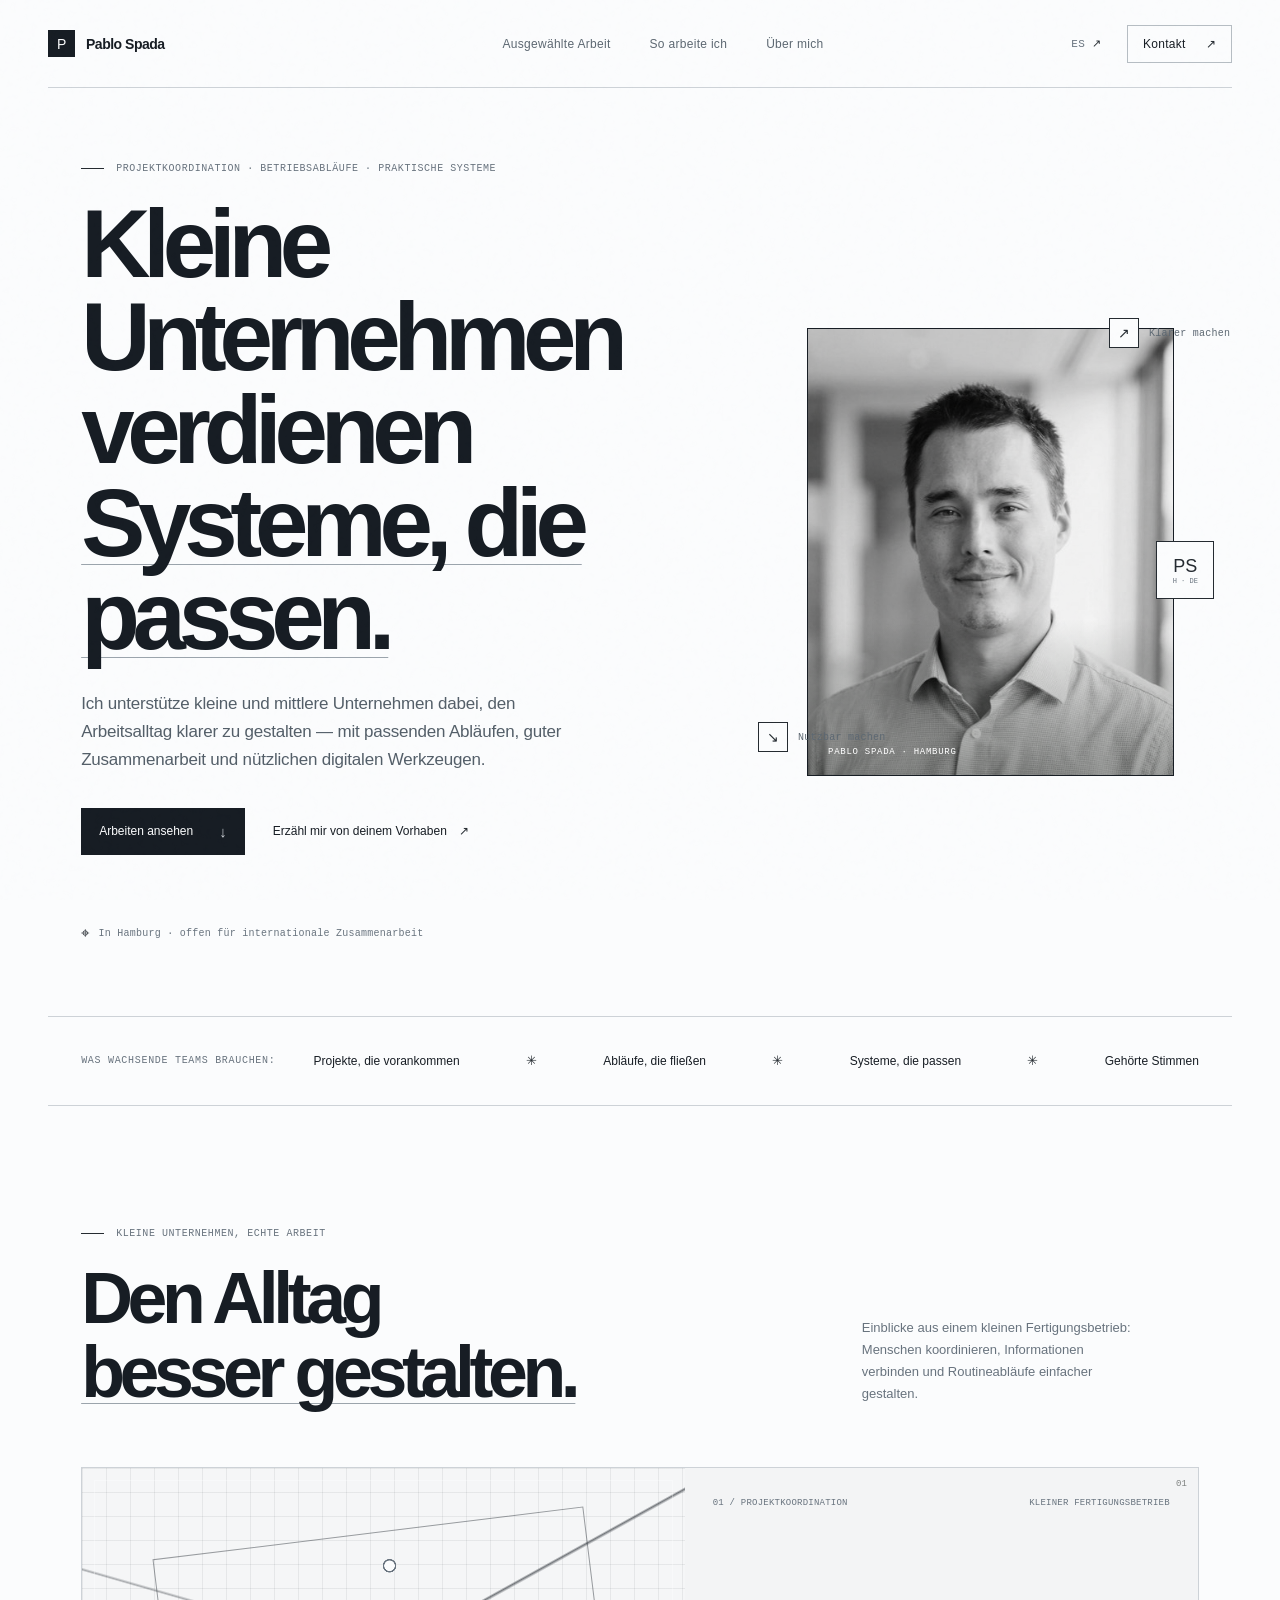
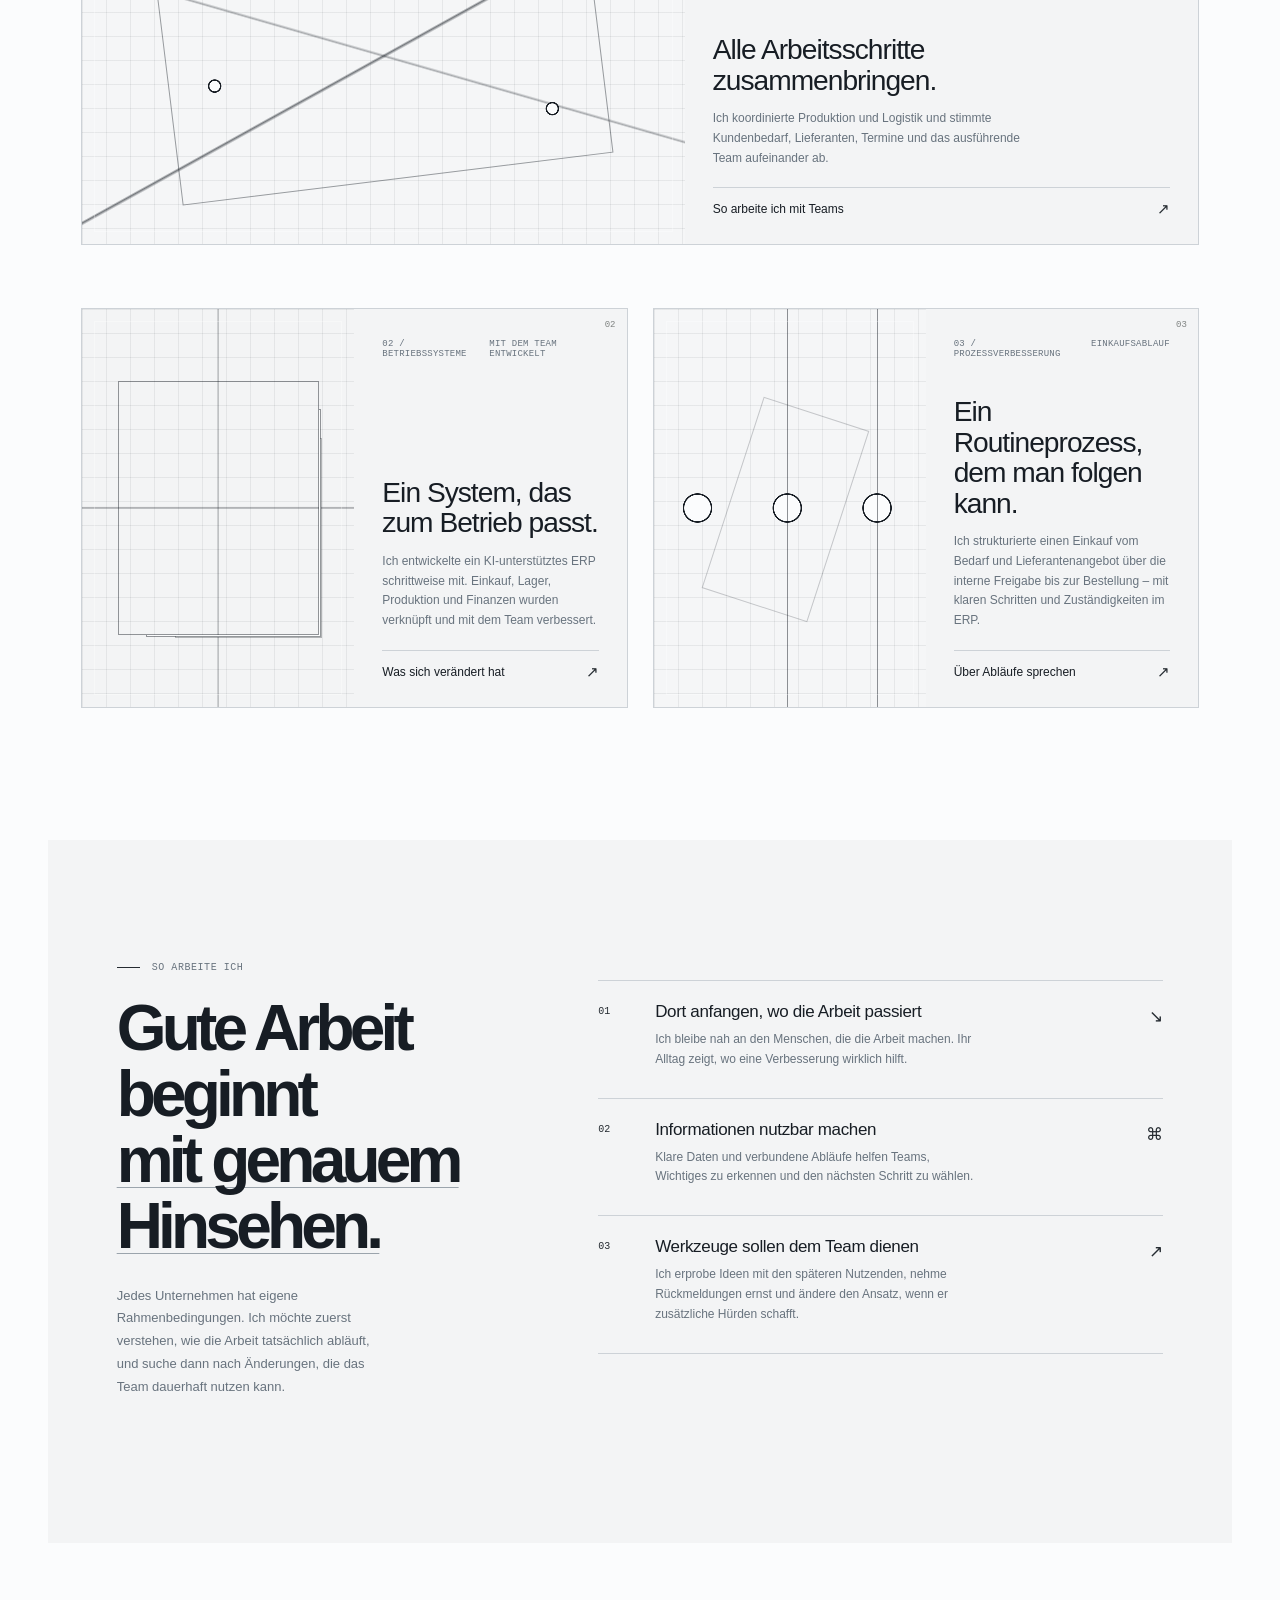
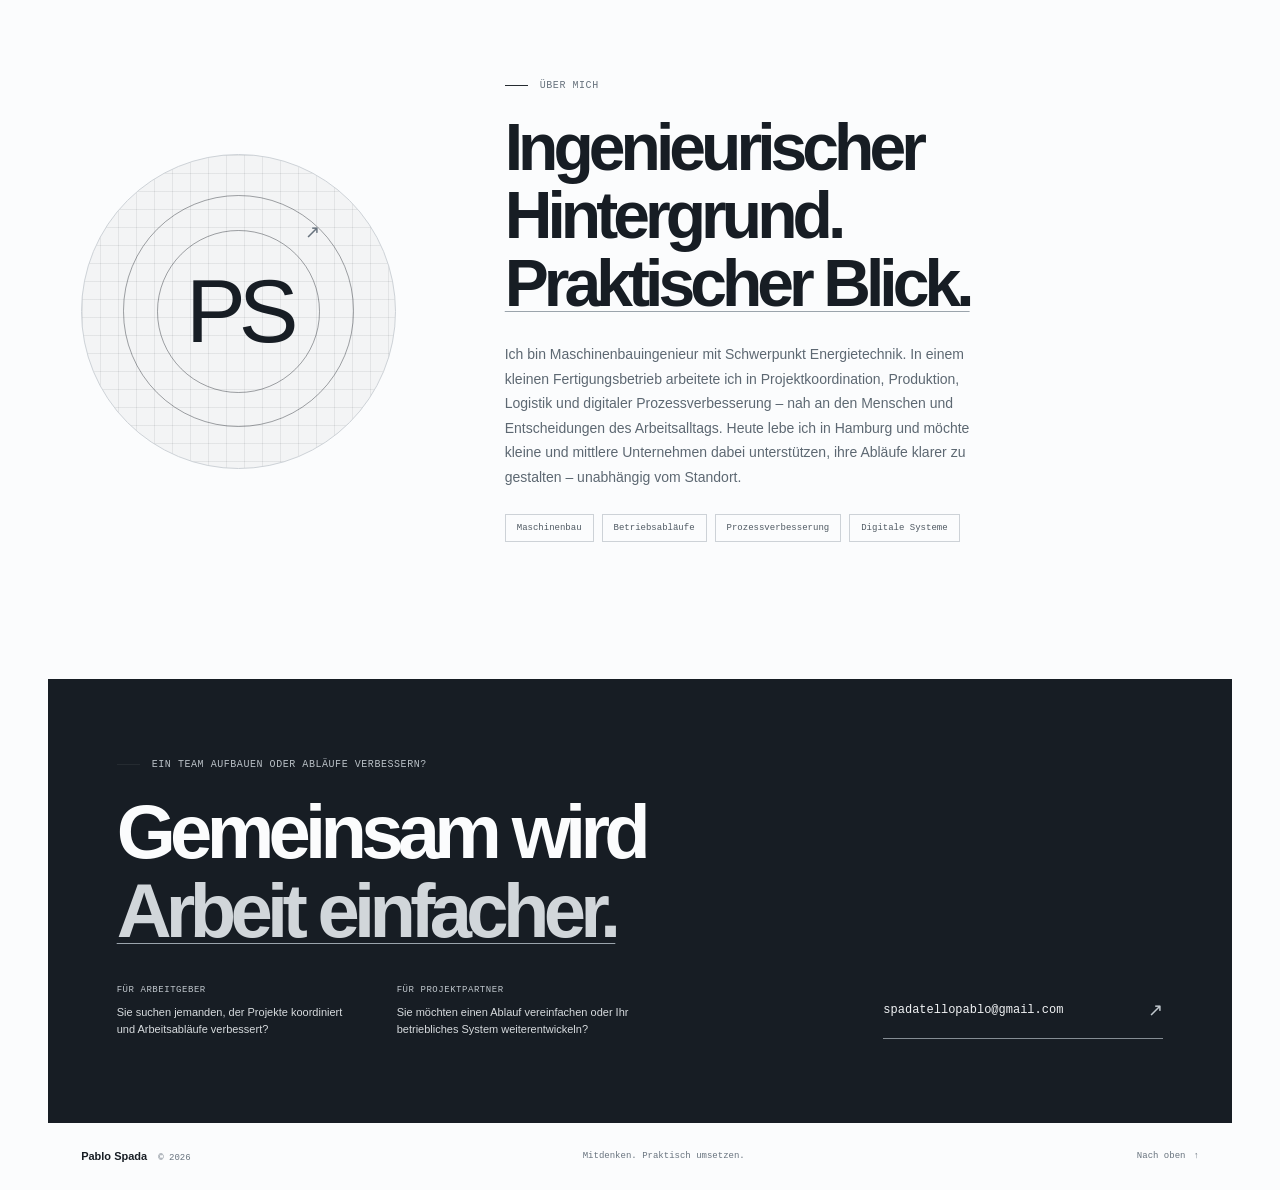
==== commit 83ebd249: "Publish Blackline portfolio on pablospada.com" ====
--- a/de/index.html
+++ b/de/index.html
@@ -3,211 +3,153 @@
   <head>
     <meta charset="utf-8" />
     <meta name="viewport" content="width=device-width, initial-scale=1" />
-    <meta name="theme-color" content="#f4f2eb" />
-    <meta name="description" content="Lokale Unterstützung in Deutschland für mexikanische Unternehmen: Messebegleitung, Geschäftsbesuche und erste Kontakte zwischen Mexiko und Europa." />
-    <meta name="robots" content="index, follow, max-image-preview:large" />
-    <meta property="og:title" content="Geschäftskontakt Mexiko–Europa in Deutschland | Pablo Spada" />
-    <meta property="og:description" content="Lokale Unterstützung in Deutschland für mexikanische Unternehmen: Messebegleitung, Geschäftsbesuche und erste Kontakte zwischen Mexiko und Europa." />
+    <meta name="theme-color" content="#fbfcfd" />
+    <meta name="description" content="Pablo Spada unterstützt kleine und mittlere Unternehmen dabei, Abläufe durch gute Projektkoordination und passende digitale Systeme zu verbessern." />
+    <meta property="og:title" content="Pablo Spada — Praktische Systeme für wachsende Unternehmen" />
+    <meta property="og:description" content="Pablo Spada unterstützt kleine und mittlere Unternehmen dabei, Abläufe durch gute Projektkoordination und passende digitale Systeme zu verbessern." />
     <meta property="og:type" content="website" />
-    <meta property="og:site_name" content="Pablo Spada" />
-    <meta property="og:locale" content="de_DE" /><meta property="og:locale:alternate" content="en_US" /><meta property="og:locale:alternate" content="es_MX" />
-    
-    
+    <meta property="og:locale" content="de_DE" />
+    <meta property="og:locale:alternate" content="es_MX" />
+    <meta property="og:locale:alternate" content="de_DE" />
     <meta property="og:url" content="https://pablospada.com/de/" />
     <meta property="og:image" content="https://pablospada.com/assets/pablo-profile.jpg" />
     <meta name="twitter:card" content="summary_large_image" />
-    <meta name="twitter:title" content="Geschäftskontakt Mexiko–Europa in Deutschland | Pablo Spada" />
-    <meta name="twitter:description" content="Lokale Unterstützung in Deutschland für mexikanische Unternehmen: Messebegleitung, Geschäftsbesuche und erste Kontakte zwischen Mexiko und Europa." />
-    <meta name="twitter:image" content="https://pablospada.com/assets/pablo-profile.jpg" />
+    <meta name="twitter:title" content="Pablo Spada — Praktische Systeme für wachsende Unternehmen" />
+    <meta name="twitter:description" content="Pablo Spada unterstützt kleine und mittlere Unternehmen dabei, Abläufe durch gute Projektkoordination und passende digitale Systeme zu verbessern." />
     <link rel="canonical" href="https://pablospada.com/de/" />
     <link rel="alternate" hreflang="en" href="https://pablospada.com/" />
     <link rel="alternate" hreflang="es" href="https://pablospada.com/es/" />
     <link rel="alternate" hreflang="de" href="https://pablospada.com/de/" />
     <link rel="alternate" hreflang="x-default" href="https://pablospada.com/" />
-    <link rel="icon" type="image/svg+xml" href="/assets/favicon.svg" />
-    <link rel="preconnect" href="https://fonts.googleapis.com" />
-    <link rel="preconnect" href="https://fonts.gstatic.com" crossorigin />
-    <link href="https://fonts.googleapis.com/css2?family=DM+Mono:wght@400;500&family=Manrope:wght@400;500;600;700;800&display=swap" rel="stylesheet" />
-    <link rel="stylesheet" href="/styles.css?v=trade-seo-1" />
-    <title>Geschäftskontakt Mexiko–Europa in Deutschland | Pablo Spada</title>
-    <script type="application/ld+json">
-      {
-        "@context": "https://schema.org",
-        "@type": "Person",
-        "name": "Pablo Spada",
-        "url": "https://pablospada.com/",
-        "image": "https://pablospada.com/assets/pablo-profile.jpg",
-        "jobTitle": "Geschäftskontakt Mexiko–Europa & Messebegleitung",
-        "homeLocation": { "@type": "Place", "name": "Hamburg, Germany" },
-        "knowsLanguage": ["Spanish", "German", "English", "French", "Italian"],
-        "knowsAbout": ["Mexico–Europe business development", "Trade fair support in Germany", "Cross-cultural communication", "Business visits", "Project coordination"]
-      }
-    </script>
+    <link rel="icon" href="data:image/svg+xml,%3Csvg xmlns='http://www.w3.org/2000/svg' viewBox='0 0 64 64'%3E%3Crect width='64' height='64' rx='12' fill='%231c2023'/%3E%3Cpath d='M19 48V16h15c9 0 14 5 14 13s-5 13-14 13h-6v6zm9-14h6c3 0 5-2 5-5s-2-5-5-5h-6z' fill='%23fff'/%3E%3C/svg%3E" />
+    <title>Pablo Spada — Praktische Systeme für wachsende Unternehmen</title>
+    <link rel="stylesheet" href="/styles.css" />
   </head>
   <body>
-    <a class="skip-link" href="#main" data-i18n="skip">Zum Inhalt springen</a>
-    <header class="site-header">
-      <a class="wordmark" href="#top" aria-label="Pablo Spada — home">Pablo<span>Spada</span></a>
-      <nav aria-label="Hauptnavigation" data-i18n-aria="navLabel">
-        <a href="#business" data-i18n="navBusiness">Mexiko ↔ Europa</a>
-        <a href="#strengths" data-i18n="navStrengths">Meine Arbeitsweise</a>
-        <a href="#about" data-i18n="navAbout">Über mich</a>
-        <a href="#background" data-i18n="navBackground">Hintergrund</a>
-        <a class="contact-link" href="mailto:spadatellopablo@gmail.com"><span data-i18n="navContact">Kontakt</span><span aria-hidden="true">↗</span></a>
-      </nav>
-      <div class="language-switch" role="group" aria-label="Sprache wählen" data-i18n-aria="languageLabel">
-        <a href="/" data-lang="en" lang="en">EN</a>
-        <a href="/es/" data-lang="es" lang="es">ES</a>
-        <a href="/de/" data-lang="de" lang="de" aria-current="page">DE</a>
-      </div>
-    </header>
+    <div class="page-frame">
+      <header class="site-header">
+        <a class="wordmark" href="#top" aria-label="Pablo Spada, home"><span class="wordmark-icon">P</span><span>Pablo Spada</span></a>
+        <nav aria-label="Main navigation">
+          <a href="#work" data-i18n="navWork">Ausgewählte Arbeit</a>
+          <a href="#approach" data-i18n="navApproach">So arbeite ich</a>
+          <a href="#about" data-i18n="navAbout">Über mich</a>
+        </nav>
+        <div class="header-actions">
+          <button class="language-toggle" type="button" aria-label="Switch language">DE <span>↗</span></button>
+          <a class="nav-contact" href="mailto:spadatellopablo@gmail.com"><span data-i18n="navContact">Kontakt</span><span aria-hidden="true">↗</span></a>
+        </div>
+      </header>
 
-    <main id="main">
-      <section class="hero" id="top" aria-labelledby="hero-title">
-        <div class="hero-copy">
-          <p class="eyebrow"><span class="status-dot"></span><span data-i18n="eyebrow">Hamburg, Deutschland · Mexiko ↔ Europa</span></p>
-          <h1 id="hero-title" data-i18n="heroTitle">Dein lokaler Geschäftskontakt in Deutschland mit Verbindung zu Mexiko.</h1>
-          <p class="intro" data-i18n="heroIntro">Messebegleitung, Geschäftsbesuche und erste Kontakte zwischen Mexiko und Europa — auf Spanisch, Deutsch und Englisch.</p>
-          <div class="hero-actions">
-            <a class="button button-dark" href="#business"><span data-i18n="heroExplore">Geschäftliche Unterstützung</span><span aria-hidden="true">↓</span></a>
-            <a class="text-link" href="mailto:spadatellopablo@gmail.com?subject=Mexico%E2%80%93Europe%20business%20enquiry"><span data-i18n="heroContact">Besprechen wir dein Vorhaben</span><span aria-hidden="true">↗</span></a>
+      <main id="top">
+        <section class="hero">
+          <div class="hero-copy">
+            <p class="eyebrow"><span class="eyebrow-line"></span><span data-i18n="heroEyebrow">Projektkoordination · Betriebsabläufe · praktische Systeme</span></p>
+            <h1 data-i18n="heroTitle">Kleine Unternehmen<br />verdienen <em>Systeme, die passen.</em></h1>
+            <p class="hero-intro" data-i18n="heroIntro">Ich unterstütze kleine und mittlere Unternehmen dabei, den Arbeitsalltag klarer zu gestalten — mit passenden Abläufen, guter Zusammenarbeit und nützlichen digitalen Werkzeugen.</p>
+            <div class="hero-links">
+              <a class="button button-dark" href="#work"><span data-i18n="heroCta">Arbeiten ansehen</span><span aria-hidden="true">↓</span></a>
+              <a class="text-link" href="mailto:spadatellopablo@gmail.com"><span data-i18n="heroSecondary">Erzähl mir von deinem Vorhaben</span><span aria-hidden="true">↗</span></a>
+            </div>
+            <div class="hero-footnote">
+              <span class="location-mark" aria-hidden="true">⌖</span>
+              <span data-i18n="heroLocation">In Hamburg · offen für internationale Zusammenarbeit</span>
+            </div>
           </div>
-        </div>
-        <div class="hero-art" role="img" aria-label="Abstrakte Linien zeichnen einen Weg durch eine Landschaft" data-i18n-aria="artLabel">
-          <div class="sun"></div>
-          <svg viewBox="0 0 520 470" fill="none" aria-hidden="true">
-            <path class="contour contour-a" d="M15 315c62-53 83-51 137-16 49 32 78 32 131-3 53-36 98-47 154-15 24 14 50 31 78 35" />
-            <path class="contour contour-b" d="M0 352c69-47 108-48 159-12 45 32 82 35 136 4 61-35 97-44 154-16 24 12 43 25 71 29" />
-            <path class="contour contour-c" d="M8 390c66-39 104-40 157-11 50 28 90 34 145 7 66-33 98-37 154-14 20 8 38 19 56 23" />
-            <path class="contour contour-d" d="M23 426c62-29 106-31 159-9 51 21 95 29 151 9 70-26 102-31 156-14 16 5 32 13 47 18" />
-            <path class="route" d="M91 287c44-35 55-61 82-74 25-12 36 9 62 1 31-9 30-58 64-68 27-8 42 16 71 9 18-5 27-23 43-38" />
-            <circle class="route-point" cx="91" cy="287" r="7" />
-            <circle class="route-point" cx="413" cy="117" r="7" />
-          </svg>
-          <span class="art-note" data-i18n="artNote">Raum schaffen,<br />für Verbindungen</span>
-          <span class="art-coordinates">53°33′ N &nbsp; 9°59′ E</span>
-        </div>
-        <div class="hero-foot"><span data-i18n="heroFoot">Messebegleitung · lokaler Kontakt · Geschäftskontakte</span><span>Hamburg, DE &nbsp; ↔ &nbsp; Oaxaca, MX</span></div>
-      </section>
+          <div class="hero-visual">
+            <div class="hero-image-wrap">
+              <img src="/assets/pablo-profile.jpg" alt="Portrait of Pablo Spada" class="portrait" />
+              <div class="image-wash" aria-hidden="true"></div>
+              <span class="image-caption" data-i18n="photoCaption">Pablo Spada · Hamburg</span>
+            </div>
+            <div class="orbit-note orbit-note-top"><span class="orbit-glyph">↗</span><span data-i18n="orbitOne">Klarer machen</span></div>
+            <div class="orbit-note orbit-note-bottom"><span class="orbit-glyph">↘</span><span data-i18n="orbitTwo">Nutzbar machen</span></div>
+            <div class="hero-stamp" aria-hidden="true"><span>PS</span><small>H · DE</small></div>
+          </div>
+        </section>
 
-      <section class="trade-section" id="business" aria-labelledby="trade-title">
-        <div class="section-shell trade-heading">
-          <div class="section-index" data-i18n="tradeIndex">Mexiko ↔ Europa</div>
-          <div><h2 id="trade-title" data-i18n="tradeTitle">Lokale Unterstützung für Geschäfte zwischen Mexiko und Europa.</h2><p data-i18n="tradeIntro">Ein praktischer Ansprechpartner in Deutschland für Unternehmen, die Messen, Geschäftsbesuche und Kontakte in beiden Märkten planen.</p></div>
-        </div>
-        <div class="trade-routes section-shell">
-          <article class="trade-card trade-card-mexico">
-            <p class="trade-kicker" data-i18n="fromMexicoKicker">Mexiko → Deutschland und Europa</p>
-            <h3 data-i18n="fromMexicoTitle">Kommst du für eine Messe oder einen Geschäftstermin nach Deutschland?</h3>
-            <ul><li data-i18n="fromMexicoOne">Lokaler Kontakt und praktische Orientierung vor deinem Besuch</li><li data-i18n="fromMexicoTwo">Begleitung bei Messen, Geschäftsterminen und Unternehmensbesuchen</li><li data-i18n="fromMexicoThree">Unterstützung bei Kontakten, Kommunikation und Nachverfolgung</li></ul>
-          </article>
-          <article class="trade-card trade-card-europe">
-            <p class="trade-kicker" data-i18n="toMexicoKicker">Deutschland und Europa → Mexiko</p>
-            <h3 data-i18n="toMexicoTitle">Möchtest du erste Kontakte in Mexiko knüpfen?</h3>
-            <ul><li data-i18n="toMexicoOne">Ein erster Ansprechpartner mit Verständnis für den mexikanischen und europäischen Kontext</li><li data-i18n="toMexicoTwo">Erste Kontakte zu möglichen Lieferanten, Kunden oder Geschäftspartnern</li><li data-i18n="toMexicoThree">Klare Kommunikation und abgestimmte nächste Schritte über Kulturgrenzen hinweg</li></ul>
-          </article>
-        </div>
-        <div class="trade-note section-shell"><p><strong data-i18n="tradeNoteTitle">Ein lokaler Kontakt für den nächsten Schritt.</strong> <span data-i18n="tradeNoteText">Die Unterstützung richtet sich nach deinem Ziel — von der Vorbereitung einer Messe in Deutschland bis zu ersten Geschäftskontakten in Mexiko.</span></p><a class="trade-cta" href="mailto:spadatellopablo@gmail.com?subject=Mexico%E2%80%93Europe%20business%20enquiry"><span data-i18n="tradeCta">Erzähl mir, was du planst</span><span aria-hidden="true">↗</span></a></div>
-      </section>
+        <section class="signal-band" aria-label="Areas of work">
+          <p data-i18n="signalLead">Was wachsende Teams brauchen:</p>
+          <div class="signal-list"><span data-i18n="signalOne">Projekte, die vorankommen</span><i>✳</i><span data-i18n="signalTwo">Abläufe, die fließen</span><i>✳</i><span data-i18n="signalThree">Systeme, die passen</span><i>✳</i><span data-i18n="signalFour">Gehörte Stimmen</span></div>
+        </section>
 
-      <section class="strengths-section" id="strengths" aria-labelledby="strengths-title">
-        <div class="section-shell strengths-heading">
-          <div class="section-index" data-i18n="strengthsIndex">Meine Arbeitsweise</div>
-          <div><h2 id="strengths-title" data-i18n="strengthsTitle">Praktische Fähigkeiten für Projekte und Geschäftsbeziehungen.</h2><p data-i18n="strengthsIntro">So bringe ich Menschen, Kommunikation und nächste Schritte zusammen.</p></div>
-        </div>
-        <div class="strengths-panel section-shell">
-          <div class="strength-tabs" role="tablist" aria-label="Berufliche Stärken" data-i18n-aria="tabsLabel">
-            <button id="skill-tab-0" class="strength-tab" type="button" role="tab" aria-selected="true" aria-controls="skill-panel" tabindex="0" data-skill="0"><span>01</span><span data-i18n="tabProject">Projektkoordination</span><span aria-hidden="true">↗</span></button>
-            <button id="skill-tab-1" class="strength-tab" type="button" role="tab" aria-selected="false" aria-controls="skill-panel" tabindex="-1" data-skill="1"><span>02</span><span data-i18n="tabPeople">Menschen & Kommunikation</span><span aria-hidden="true">↗</span></button>
-            <button id="skill-tab-2" class="strength-tab" type="button" role="tab" aria-selected="false" aria-controls="skill-panel" tabindex="-1" data-skill="2"><span>03</span><span data-i18n="tabProcess">Prozessverbesserung</span><span aria-hidden="true">↗</span></button>
-            <button id="skill-tab-3" class="strength-tab" type="button" role="tab" aria-selected="false" aria-controls="skill-panel" tabindex="-1" data-skill="3"><span>04</span><span data-i18n="tabAction">Praktische Problemlösung</span><span aria-hidden="true">↗</span></button>
+        <section class="work-section section-pad" id="work">
+          <div class="section-heading">
+            <div><p class="eyebrow"><span class="eyebrow-line"></span><span data-i18n="workEyebrow">Kleine Unternehmen, echte Arbeit</span></p><h2 data-i18n="workTitle">Den Alltag<br /><em>besser gestalten.</em></h2></div>
+            <p class="section-aside" data-i18n="workAside">Einblicke aus einem kleinen Fertigungsbetrieb: Menschen koordinieren, Informationen verbinden und Routineabläufe einfacher gestalten.</p>
           </div>
-          <div id="skill-panel" class="skill-panel" role="tabpanel" aria-labelledby="skill-tab-0" tabindex="0">
-            <p class="panel-label" data-i18n="panelLabel">So sieht das konkret aus</p>
-            <h3 id="skill-title">Project coordination</h3>
-            <ul id="skill-bullets" class="skill-bullets"></ul>
+
+          <div class="project-grid">
+            <article class="project-card project-wide reveal">
+              <div class="project-image project-image-workshop" role="img" aria-label="Abstract illustration of connected day-to-day work"></div>
+              <div class="project-copy">
+                <div class="project-meta"><span>01 / <span data-i18n="caseOneType">Projektkoordination</span></span><span data-i18n="caseOneScope">Kleiner Fertigungsbetrieb</span></div>
+                <h3 data-i18n="caseOneTitle">Alle Arbeitsschritte<br />zusammenbringen.</h3>
+                <p data-i18n="caseOneText">Ich koordinierte Produktion und Logistik und stimmte Kundenbedarf, Lieferanten, Termine und das ausführende Team aufeinander ab.</p>
+                <a class="arrow-link" href="#approach"><span data-i18n="caseOneLink">So arbeite ich mit Teams</span><span>↗</span></a>
+              </div>
+              <span class="project-index" aria-hidden="true">01</span>
+            </article>
+            <article class="project-card project-erp reveal">
+              <div class="project-image project-image-erp" role="img" aria-label="Abstract illustration connecting business information"></div>
+              <div class="project-copy">
+                <div class="project-meta"><span>02 / <span data-i18n="caseTwoType">Betriebssysteme</span></span><span data-i18n="caseTwoScope">Mit dem Team entwickelt</span></div>
+                <h3 data-i18n="caseTwoTitle">Ein System, das<br />zum Betrieb passt.</h3>
+                <p data-i18n="caseTwoText">Ich entwickelte ein KI-unterstütztes ERP schrittweise mit. Einkauf, Lager, Produktion und Finanzen wurden verknüpft und mit dem Team verbessert.</p>
+                <a class="arrow-link" href="mailto:spadatellopablo@gmail.com?subject=Tell%20me%20about%20the%20ERP"><span data-i18n="caseTwoLink">Was sich verändert hat</span><span>↗</span></a>
+              </div>
+              <span class="project-index" aria-hidden="true">02</span>
+            </article>
+            <article class="project-card project-purchasing reveal">
+              <div class="project-image project-image-process" role="img" aria-label="Abstract illustration of a purchasing workflow"></div>
+              <div class="project-copy">
+                <div class="project-meta"><span>03 / <span data-i18n="caseThreeType">Prozessverbesserung</span></span><span data-i18n="caseThreeScope">Einkaufsablauf</span></div>
+                <h3 data-i18n="caseThreeTitle">Ein Routineprozess,<br />dem man folgen kann.</h3>
+                <p data-i18n="caseThreeText">Ich strukturierte einen Einkauf vom Bedarf und Lieferantenangebot über die interne Freigabe bis zur Bestellung – mit klaren Schritten und Zuständigkeiten im ERP.</p>
+                <a class="arrow-link" href="mailto:spadatellopablo@gmail.com?subject=Process%20improvement"><span data-i18n="caseThreeLink">Über Abläufe sprechen</span><span>↗</span></a>
+              </div>
+              <span class="project-index" aria-hidden="true">03</span>
+            </article>
           </div>
-        </div>
-      </section>
+        </section>
 
-      <section class="about section-shell" id="about" aria-labelledby="about-title">
-        <div class="section-index" data-i18n="aboutIndex">Ein wenig über mich</div>
-        <div class="about-copy">
-          <h2 id="about-title" data-i18n="aboutTitle">Praktisch, neugierig und gut darin, Dinge zusammenzubringen.</h2>
-          <p data-i18n="aboutText">Ich habe an der Schnittstelle von Abläufen, Projektkoordination und digitaler Verbesserung gearbeitet. Ich beginne gern mit den tatsächlichen Bedürfnissen, bringe Klarheit in die Situation und helfe Teams, einen gangbaren Weg nach vorn zu finden.</p>
-          <ul class="about-points">
-            <li data-i18n="aboutBulletOne">Wechsel zwischen Planung und praktischer Umsetzung</li>
-            <li data-i18n="aboutBulletTwo">Koordination verschiedener Teams, Rollen und Prioritäten</li>
-            <li data-i18n="aboutBulletThree">Ingenieurwissenschaftlicher Hintergrund und praktischer Systemblick</li>
-          </ul>
-        </div>
-        <figure class="about-photo">
-          <span class="photo-orbit" aria-hidden="true"></span>
-          <img src="/assets/pablo-profile.jpg" alt="Porträt von Pablo Spada mit hellblauem Hemd" data-i18n-alt="portraitAlt" />
-          <figcaption data-i18n="portraitCaption">Hamburg ist mein Zuhause; Neugier ist überall dabei.</figcaption>
-          <span class="photo-stamp" aria-hidden="true">P<br />S</span>
-        </figure>
-      </section>
+        <section class="approach-section section-pad" id="approach">
+          <div class="approach-intro">
+            <p class="eyebrow"><span class="eyebrow-line"></span><span data-i18n="approachEyebrow">So arbeite ich</span></p>
+            <h2 data-i18n="approachTitle">Gute Arbeit beginnt<br /><em>mit genauem Hinsehen.</em></h2>
+            <p data-i18n="approachLead">Jedes Unternehmen hat eigene Rahmenbedingungen. Ich möchte zuerst verstehen, wie die Arbeit tatsächlich abläuft, und suche dann nach Änderungen, die das Team dauerhaft nutzen kann.</p>
+          </div>
+          <div class="principles">
+            <article class="principle reveal"><span class="principle-number">01</span><div><h3 data-i18n="principleOneTitle">Dort anfangen, wo die Arbeit passiert</h3><p data-i18n="principleOneText">Ich bleibe nah an den Menschen, die die Arbeit machen. Ihr Alltag zeigt, wo eine Verbesserung wirklich hilft.</p></div><span class="principle-symbol">↘</span></article>
+            <article class="principle reveal"><span class="principle-number">02</span><div><h3 data-i18n="principleTwoTitle">Informationen nutzbar machen</h3><p data-i18n="principleTwoText">Klare Daten und verbundene Abläufe helfen Teams, Wichtiges zu erkennen und den nächsten Schritt zu wählen.</p></div><span class="principle-symbol">⌘</span></article>
+            <article class="principle reveal"><span class="principle-number">03</span><div><h3 data-i18n="principleThreeTitle">Werkzeuge sollen dem Team dienen</h3><p data-i18n="principleThreeText">Ich erprobe Ideen mit den späteren Nutzenden, nehme Rückmeldungen ernst und ändere den Ansatz, wenn er zusätzliche Hürden schafft.</p></div><span class="principle-symbol">↗</span></article>
+          </div>
+        </section>
 
-      <section class="background-section" id="background" aria-labelledby="background-title">
-        <div class="section-shell background-grid">
-          <div class="section-index" data-i18n="backgroundIndex">Perspektive</div>
-          <div class="background-copy">
-            <h2 id="background-title" data-i18n="backgroundTitle">Ein breites Repertoire. Ein internationaler Blick.</h2>
-            <div class="background-columns">
-              <div><h3 data-i18n="knowledgeTitle">Kenntnisse & Werkzeuge</h3><ul><li data-i18n="knowledgeOne">Projektplanung und konsequente Umsetzung</li><li data-i18n="knowledgeTwo">Prozess- und Betriebsverbesserung</li><li data-i18n="knowledgeThree">Daten, digitale Werkzeuge und klare Dokumentation</li><li data-i18n="knowledgeFour">Systemisches Denken aus dem Ingenieurwesen</li></ul></div>
-              <div><h3 data-i18n="languagesTitle">Sprachen</h3><ul class="language-list"><li><span>Español</span><b data-i18n="native">Muttersprache</b></li><li><span>Deutsch</span><b>C2</b></li><li><span>English</span><b>C2</b></li><li><span>Français</span><b>B2</b></li><li><span>Italiano</span><b>B1</b></li></ul></div>
+        <section class="about-section section-pad" id="about">
+          <div class="about-mark" aria-hidden="true"><span>PS</span><i>↗</i></div>
+          <div class="about-copy">
+            <p class="eyebrow"><span class="eyebrow-line"></span><span data-i18n="aboutEyebrow">Über mich</span></p>
+            <h2 data-i18n="aboutTitle">Ingenieurischer Hintergrund.<br /><em>Praktischer Blick.</em></h2>
+            <p data-i18n="aboutText">Ich bin Maschinenbauingenieur mit Schwerpunkt Energietechnik. In einem kleinen Fertigungsbetrieb arbeitete ich in Projektkoordination, Produktion, Logistik und digitaler Prozessverbesserung – nah an den Menschen und Entscheidungen des Arbeitsalltags. Heute lebe ich in Hamburg und möchte kleine und mittlere Unternehmen dabei unterstützen, ihre Abläufe klarer zu gestalten – unabhängig vom Standort.</p>
+            <div class="about-tags"><span data-i18n="tagOne">Maschinenbau</span><span data-i18n="tagTwo">Betriebsabläufe</span><span data-i18n="tagThree">Prozessverbesserung</span><span data-i18n="tagFour">Digitale Systeme</span></div>
+          </div>
+        </section>
+
+        <section class="contact-section">
+          <div class="contact-text">
+            <p class="eyebrow"><span class="eyebrow-line"></span><span data-i18n="contactEyebrow">Ein Team aufbauen oder Abläufe verbessern?</span></p>
+            <h2 data-i18n="contactTitle">Gemeinsam wird<br /><em>Arbeit einfacher.</em></h2>
+            <div class="contact-audience">
+              <p><span data-i18n="hireLabel">Für Arbeitgeber</span><strong data-i18n="hireText">Sie suchen jemanden, der Projekte koordiniert und Arbeitsabläufe verbessert?</strong></p>
+              <p><span data-i18n="clientLabel">Für Projektpartner</span><strong data-i18n="clientText">Sie möchten einen Ablauf vereinfachen oder Ihr betriebliches System weiterentwickeln?</strong></p>
             </div>
-            <p class="international-note" data-i18n="internationalText">Überwiegend in Mexiko aufgewachsen; in Deutschland, Kanada, Italien und Hongkong gelebt oder studiert.</p>
           </div>
-        </div>
-      </section>
+          <a class="contact-button" href="mailto:spadatellopablo@gmail.com"><span>spadatellopablo@gmail.com</span><span class="contact-arrow">↗</span></a>
+        </section>
+      </main>
 
-      <section class="closing">
-        <p data-i18n="closingText">Planst du einen Geschäftsbesuch, eine Messe oder erste Schritte zwischen Mexiko und Europa?</p>
-        <a href="mailto:spadatellopablo@gmail.com"><span data-i18n="closingLink">Lass uns sprechen</span><span aria-hidden="true">↗</span></a>
-        <p class="email-address">spadatellopablo@gmail.com</p>
-      </section>
-    </main>
-
-    <footer class="site-footer"><a class="wordmark" href="#top">Pablo<span>Spada</span></a><span data-i18n="footerMade">Mit Sorgfalt in Hamburg gemacht.</span><a href="https://github.com/pablo-spa/pablo.spa" target="_blank" rel="noreferrer" data-i18n="sourceLink">Quellcode auf GitHub ↗</a><span class="footer-year">© 2026</span></footer>
-
-    <script>
-      const copy = {
-        en: {
-          metaTitle:"Mexico–Europe Business Liaison in Germany | Pablo Spada",metaDescription:"Local business contact in Germany for Mexico–Europe trade fair support, business visits and first connections. English, German and Spanish.",navLabel:"Main navigation",navBusiness:"Mexico ↔ Europe",languageLabel:"Choose language",tabsLabel:"Professional strengths",skip:"Skip to content",navStrengths:"How I work",navAbout:"About",navBackground:"Background",navContact:"Get in touch",eyebrow:"Hamburg, Germany · Mexico ↔ Europe",heroTitle:"Your local business contact in Germany, connected to Mexico.",heroIntro:"Trade fair support, business visits and first connections between Mexico and Europe — in Spanish, German and English.",heroExplore:"Business support",heroContact:"Discuss an opportunity",artLabel:"Abstract lines tracing a route across a landscape",artNote:"make room<br />for connection",heroFoot:"Trade fair support · local contact · business connections",tradeIndex:"Mexico ↔ Europe",tradeTitle:"Local business support between Mexico and Europe.",tradeIntro:"A practical point of contact in Germany for companies exploring fairs, visits and business connections across both markets.",fromMexicoKicker:"Mexico → Germany & Europe",fromMexicoTitle:"Coming to Germany for a trade fair or business visit?",fromMexicoOne:"Local contact and practical orientation before your visit",fromMexicoTwo:"Business accompaniment at fairs, meetings and company visits",fromMexicoThree:"Help with introductions, communication and follow-up",toMexicoKicker:"Germany & Europe → Mexico",toMexicoTitle:"Looking to start a conversation with Mexico?",toMexicoOne:"A first point of contact grounded in Mexican and European contexts",toMexicoTwo:"Initial introductions to potential suppliers, customers or partners",toMexicoThree:"Clear communication and coordinated next steps across cultures",tradeNoteTitle:"A local partner for the moments that matter.",tradeNoteText:"Support can be shaped around your goal — from preparing for a trade fair in Germany to making first business connections with Mexico.",tradeCta:"Tell me what you’re planning",strengthsIndex:"How I work",strengthsTitle:"Practical skills for moving projects and business relationships forward.",strengthsIntro:"Explore how I coordinate people, communication and next steps.",tabProject:"Project coordination",tabPeople:"People & communication",tabProcess:"Process improvement",tabAction:"Practical problem-solving",panelLabel:"What that looks like",aboutIndex:"A little about me",aboutTitle:"Practical, curious, and good at bringing the pieces together.",aboutText:"I’ve worked across operations, project coordination and digital improvement. I like starting with people’s real needs, making the situation clear, and helping a team find a workable way forward.",aboutBulletOne:"Comfortable moving between planning and hands-on follow-through",aboutBulletTwo:"Used to coordinating across teams, roles and different priorities",aboutBulletThree:"Engineering-trained, with a practical systems perspective",portraitAlt:"Pablo outdoors in the mountains, wearing an orange hiking jacket",portraitCaption:"Hamburg is home; curiosity travels.",backgroundIndex:"Perspective",backgroundTitle:"A broad toolkit. An international outlook.",knowledgeTitle:"Knowledge & tools",knowledgeOne:"Project planning and follow-through",knowledgeTwo:"Process and operations improvement",knowledgeThree:"Data, digital tools and clear documentation",knowledgeFour:"Engineering systems thinking",languagesTitle:"Languages",native:"native",internationalText:"Grew up mainly in Mexico; studied or lived in Germany, Canada, Italy and Hong Kong.",closingText:"Planning a business visit, trade fair or first step between Mexico and Europe?",closingLink:"Let’s talk",footerMade:"Made with care in Hamburg.",sourceLink:"Site source on GitHub ↗",skills:[{title:"Project coordination",bullets:["Turn goals into clear priorities and next steps.","Keep responsibilities, decisions and follow-ups visible.","Coordinate people, information and timing through delivery."]},{title:"People & communication",bullets:["Build understanding across teams and different working styles.","Align expectations and make open questions explicit.","Communicate comfortably across languages and cultures."]},{title:"Process improvement",bullets:["Understand how work happens before proposing a change.","Notice friction in handovers, information and routine tasks.","Make improvements practical for the people using them."]},{title:"Practical problem-solving",bullets:["Bring structure to unclear or changing situations.","Find a workable path from idea to action.","Stay hands-on, learn quickly and close the loop."]}]
-        },
-        es: {
-          metaTitle:"Contacto comercial México–Europa en Alemania | Pablo Spada",metaDescription:"Apoyo local en Alemania para empresas mexicanas: ferias comerciales, visitas de negocios y primeros contactos entre México y Europa.",navLabel:"Navegación principal",navBusiness:"México ↔ Europa",languageLabel:"Elige idioma",tabsLabel:"Fortalezas profesionales",skip:"Saltar al contenido",navStrengths:"Cómo trabajo",navAbout:"Sobre mí",navBackground:"Trayectoria",navContact:"Escríbeme",eyebrow:"Hamburgo, Alemania · México ↔ Europa",heroTitle:"Tu contacto local en Alemania para conectar negocios con México.",heroIntro:"Apoyo en ferias comerciales, visitas de negocios y primeros contactos entre México y Europa, en español, alemán e inglés.",heroExplore:"Apoyo comercial",heroContact:"Platiquemos de tu proyecto",artLabel:"Líneas abstractas que trazan una ruta por un paisaje",artNote:"abrir espacio<br />para conectar",heroFoot:"Ferias · contacto local · conexiones de negocio",tradeIndex:"México ↔ Europa",tradeTitle:"Apoyo comercial local entre México y Europa.",tradeIntro:"Un punto de contacto práctico en Alemania para empresas que exploran ferias, visitas y conexiones de negocio entre ambos mercados.",fromMexicoKicker:"México → Alemania y Europa",fromMexicoTitle:"¿Vienes a Alemania a una feria o visita de negocios?",fromMexicoOne:"Contacto local y orientación práctica antes de tu visita",fromMexicoTwo:"Acompañamiento de negocios en ferias, reuniones y visitas a empresas",fromMexicoThree:"Apoyo con presentaciones, comunicación y seguimiento",toMexicoKicker:"Alemania y Europa → México",toMexicoTitle:"¿Buscas iniciar una conversación con México?",toMexicoOne:"Un primer contacto con perspectiva de los contextos mexicano y europeo",toMexicoTwo:"Presentaciones iniciales con posibles proveedores, clientes o socios",toMexicoThree:"Comunicación clara y coordinación de próximos pasos entre culturas",tradeNoteTitle:"Un contacto local para dar el siguiente paso.",tradeNoteText:"El apoyo se adapta a tu objetivo: desde preparar una feria comercial en Alemania hasta iniciar contactos de negocio con México.",tradeCta:"Cuéntame qué estás planeando",strengthsIndex:"Cómo trabajo",strengthsTitle:"Habilidades prácticas para impulsar proyectos y relaciones de negocio.",strengthsIntro:"Así coordino personas, comunicación y próximos pasos.",tabProject:"Coordinación de proyectos",tabPeople:"Personas y comunicación",tabProcess:"Mejora de procesos",tabAction:"Resolución práctica de problemas",panelLabel:"Así se ve en la práctica",aboutIndex:"Un poco sobre mí",aboutTitle:"Práctico, curioso y bueno para conectar las piezas.",aboutText:"He trabajado entre operaciones, coordinación de proyectos y mejora digital. Me gusta empezar por las necesidades reales de las personas, aclarar la situación y ayudar al equipo a encontrar una forma viable de avanzar.",aboutBulletOne:"Me muevo entre la planificación y el seguimiento práctico",aboutBulletTwo:"Coordino equipos, funciones y prioridades distintas",aboutBulletThree:"Formación en ingeniería y una perspectiva práctica de sistemas",portraitAlt:"Pablo al aire libre en la montaña, con una chamarra naranja de senderismo",portraitCaption:"Hamburgo es mi hogar; la curiosidad viaja conmigo.",backgroundIndex:"Perspectiva",backgroundTitle:"Herramientas diversas. Una mirada internacional.",knowledgeTitle:"Conocimientos y herramientas",knowledgeOne:"Planificación y seguimiento de proyectos",knowledgeTwo:"Mejora de procesos y operaciones",knowledgeThree:"Datos, herramientas digitales y documentación clara",knowledgeFour:"Pensamiento sistémico de ingeniería",languagesTitle:"Idiomas",native:"nativo",internationalText:"Crecí principalmente en México; viví o estudié en Alemania, Canadá, Italia y Hong Kong.",closingText:"¿Planeas una visita de negocios, una feria o un primer paso entre México y Europa?",closingLink:"Platiquemos",footerMade:"Hecho con cuidado en Hamburgo.",sourceLink:"Código del sitio en GitHub ↗",skills:[{title:"Coordinación de proyectos",bullets:["Convierto objetivos en prioridades y próximos pasos claros.","Mantengo visibles las responsabilidades, decisiones y seguimientos.","Coordino personas, información y tiempos hasta la entrega."]},{title:"Personas y comunicación",bullets:["Genero entendimiento entre equipos y distintas formas de trabajar.","Alineo expectativas y hago explícitas las preguntas pendientes.","Me comunico con naturalidad entre idiomas y culturas."]},{title:"Mejora de procesos",bullets:["Entiendo cómo se trabaja antes de proponer cambios.","Detecto fricciones en los traspasos, la información y las tareas cotidianas.","Busco mejoras prácticas para las personas que las usarán."]},{title:"Resolución práctica de problemas",bullets:["Doy estructura a situaciones poco claras o cambiantes.","Busco un camino viable para pasar de la idea a la acción.","Me involucro, aprendo rápido y cierro el ciclo."]}]
-        },
-        de: {
-          metaTitle:"Geschäftskontakt Mexiko–Europa in Deutschland | Pablo Spada",metaDescription:"Lokale Unterstützung in Deutschland für mexikanische Unternehmen: Messebegleitung, Geschäftsbesuche und erste Kontakte zwischen Mexiko und Europa.",navLabel:"Hauptnavigation",navBusiness:"Mexiko ↔ Europa",languageLabel:"Sprache wählen",tabsLabel:"Berufliche Stärken",skip:"Zum Inhalt springen",navStrengths:"Meine Arbeitsweise",navAbout:"Über mich",navBackground:"Hintergrund",navContact:"Kontakt",eyebrow:"Hamburg, Deutschland · Mexiko ↔ Europa",heroTitle:"Dein lokaler Geschäftskontakt in Deutschland mit Verbindung zu Mexiko.",heroIntro:"Messebegleitung, Geschäftsbesuche und erste Kontakte zwischen Mexiko und Europa — auf Spanisch, Deutsch und Englisch.",heroExplore:"Geschäftliche Unterstützung",heroContact:"Besprechen wir dein Vorhaben",artLabel:"Abstrakte Linien zeichnen einen Weg durch eine Landschaft",artNote:"Raum schaffen,<br />für Verbindungen",heroFoot:"Messebegleitung · lokaler Kontakt · Geschäftskontakte",tradeIndex:"Mexiko ↔ Europa",tradeTitle:"Lokale Unterstützung für Geschäfte zwischen Mexiko und Europa.",tradeIntro:"Ein praktischer Ansprechpartner in Deutschland für Unternehmen, die Messen, Geschäftsbesuche und Kontakte in beiden Märkten planen.",fromMexicoKicker:"Mexiko → Deutschland und Europa",fromMexicoTitle:"Kommst du für eine Messe oder einen Geschäftstermin nach Deutschland?",fromMexicoOne:"Lokaler Kontakt und praktische Orientierung vor deinem Besuch",fromMexicoTwo:"Begleitung bei Messen, Geschäftsterminen und Unternehmensbesuchen",fromMexicoThree:"Unterstützung bei Kontakten, Kommunikation und Nachverfolgung",toMexicoKicker:"Deutschland und Europa → Mexiko",toMexicoTitle:"Möchtest du erste Kontakte in Mexiko knüpfen?",toMexicoOne:"Ein erster Ansprechpartner mit Verständnis für den mexikanischen und europäischen Kontext",toMexicoTwo:"Erste Kontakte zu möglichen Lieferanten, Kunden oder Geschäftspartnern",toMexicoThree:"Klare Kommunikation und abgestimmte nächste Schritte über Kulturgrenzen hinweg",tradeNoteTitle:"Ein lokaler Kontakt für den nächsten Schritt.",tradeNoteText:"Die Unterstützung richtet sich nach deinem Ziel — von der Vorbereitung einer Messe in Deutschland bis zu ersten Geschäftskontakten in Mexiko.",tradeCta:"Erzähl mir, was du planst",strengthsIndex:"Meine Arbeitsweise",strengthsTitle:"Praktische Fähigkeiten für Projekte und Geschäftsbeziehungen.",strengthsIntro:"So bringe ich Menschen, Kommunikation und nächste Schritte zusammen.",tabProject:"Projektkoordination",tabPeople:"Menschen & Kommunikation",tabProcess:"Prozessverbesserung",tabAction:"Praktische Problemlösung",panelLabel:"So sieht das konkret aus",aboutIndex:"Ein wenig über mich",aboutTitle:"Praktisch, neugierig und gut darin, Dinge zusammenzubringen.",aboutText:"Ich habe an der Schnittstelle von Abläufen, Projektkoordination und digitaler Verbesserung gearbeitet. Ich beginne gern mit den tatsächlichen Bedürfnissen, bringe Klarheit in die Situation und helfe Teams, einen gangbaren Weg nach vorn zu finden.",aboutBulletOne:"Wechsel zwischen Planung und praktischer Umsetzung",aboutBulletTwo:"Koordination verschiedener Teams, Rollen und Prioritäten",aboutBulletThree:"Ingenieurwissenschaftlicher Hintergrund und praktischer Systemblick",portraitAlt:"Porträt von Pablo Spada mit hellblauem Hemd",portraitCaption:"Hamburg ist mein Zuhause; Neugier ist überall dabei.",backgroundIndex:"Perspektive",backgroundTitle:"Ein breites Repertoire. Ein internationaler Blick.",knowledgeTitle:"Kenntnisse & Werkzeuge",knowledgeOne:"Projektplanung und konsequente Umsetzung",knowledgeTwo:"Prozess- und Betriebsverbesserung",knowledgeThree:"Daten, digitale Werkzeuge und klare Dokumentation",knowledgeFour:"Systemisches Denken aus dem Ingenieurwesen",languagesTitle:"Sprachen",native:"Muttersprache",internationalText:"Überwiegend in Mexiko aufgewachsen; in Deutschland, Kanada, Italien und Hongkong gelebt oder studiert.",closingText:"Planst du einen Geschäftsbesuch, eine Messe oder erste Schritte zwischen Mexiko und Europa?",closingLink:"Lass uns sprechen",footerMade:"Mit Sorgfalt in Hamburg gemacht.",sourceLink:"Quellcode auf GitHub ↗",skills:[{title:"Projektkoordination",bullets:["Ziele in klare Prioritäten und nächste Schritte übersetzen.","Zuständigkeiten, Entscheidungen und offene Punkte sichtbar halten.","Menschen, Informationen und Zeitplan bis zur Umsetzung koordinieren."]},{title:"Menschen & Kommunikation",bullets:["Verständigung zwischen Teams und Arbeitsweisen schaffen.","Erwartungen abstimmen und offene Fragen ansprechen.","Sicher über Sprach- und Kulturgrenzen hinweg kommunizieren."]},{title:"Prozessverbesserung",bullets:["Abläufe verstehen, bevor ich Änderungen vorschlage.","Reibung in Übergaben, Informationsfluss und Routine erkennen.","Praktische Verbesserungen für die Menschen entwickeln, die damit arbeiten."]},{title:"Praktische Problemlösung",bullets:["Unklaren oder wechselnden Situationen Struktur geben.","Einen gangbaren Weg von der Idee zur Umsetzung finden.","Mit anpacken, schnell lernen und Themen abschließen."]}]
-        }
-      };
-      let activeSkill = 0;
-      const skillTabs = Array.from(document.querySelectorAll('[data-skill]'));
-      const setSkill = (index) => {
-        activeSkill = index;
-        const item = copy[document.documentElement.lang].skills[index];
-        document.getElementById('skill-title').textContent = item.title;
-        document.getElementById('skill-panel').setAttribute('aria-labelledby', `skill-tab-${index}`);
-        const list = document.getElementById('skill-bullets');
-        list.replaceChildren(...item.bullets.map((text) => { const li = document.createElement('li'); li.textContent = text; return li; }));
-        skillTabs.forEach((button, i) => { button.setAttribute('aria-selected', String(i === index)); button.tabIndex = i === index ? 0 : -1; });
-      };
-      skillTabs.forEach((button) => {
-        button.addEventListener('click', () => setSkill(Number(button.dataset.skill)));
-        button.addEventListener('keydown', (event) => {
-          let next = activeSkill;
-          if (event.key === 'ArrowRight') next = (activeSkill + 1) % skillTabs.length;
-          else if (event.key === 'ArrowLeft') next = (activeSkill + skillTabs.length - 1) % skillTabs.length;
-          else if (event.key === 'Home') next = 0;
-          else if (event.key === 'End') next = skillTabs.length - 1;
-          else return;
-          event.preventDefault(); skillTabs[next].focus(); setSkill(next);
-        });
-      });
-      setSkill(0);
-    </script>
+      <footer class="site-footer"><a class="footer-brand" href="#top">Pablo Spada <span>© 2026</span></a><span data-i18n="footerNote">Mitdenken. Praktisch umsetzen.</span><a href="#top" class="back-top"><span data-i18n="backTop">Nach oben</span> ↑</a></footer>
+    </div>
+    <script src="/script.js"></script>
   </body>
 </html>
--- a/styles.css
+++ b/styles.css
@@ -1,210 +1,244 @@
 :root {
   color-scheme: light;
-  --paper: #f4f2eb;
-  --wash: #e8ebe3;
-  --ink: #1b2924;
-  --muted: #69766f;
-  --line: #d5d9d0;
-  --accent: #3558cf;
-  --lime: #d9e8a0;
-  --serif: Georgia, 'Times New Roman', serif;
-  --sans: 'Manrope', 'Helvetica Neue', sans-serif;
-  --mono: 'DM Mono', monospace;
+  --paper: #fbfcfd;
+  --paper-deep: #f3f4f5;
+  --ink: #171d24;
+  --muted: #68737e;
+  --line: #cdd2d7;
+  --accent: #252b31;
+  --olive: #f3f4f5;
+  --serif: "Avenir Next", Avenir, "Segoe UI", Arial, sans-serif;
+  --sans: "Avenir Next", Avenir, "Segoe UI", sans-serif;
+  --mono: "SFMono-Regular", Consolas, "Liberation Mono", monospace;
+  --page: min(1320px, calc(100% - 96px));
 }
 
 * { box-sizing: border-box; }
-html { scroll-behavior: smooth; scroll-padding-top: 90px; }
-body { margin: 0; background: var(--paper); color: var(--ink); font-family: var(--sans); -webkit-font-smoothing: antialiased; }
+html { scroll-behavior: smooth; scroll-padding-top: 100px; }
+body {
+  margin: 0;
+  color: var(--ink);
+  background: var(--paper);
+  font-family: var(--sans);
+  -webkit-font-smoothing: antialiased;
+}
+body::before {
+  position: fixed;
+  z-index: 5;
+  inset: 0;
+  pointer-events: none;
+  content: "";
+  opacity: .045;
+  background-image: url("data:image/svg+xml,%3Csvg viewBox='0 0 180 180' xmlns='http://www.w3.org/2000/svg'%3E%3Cfilter id='n'%3E%3CfeTurbulence type='fractalNoise' baseFrequency='.78' numOctaves='3' stitchTiles='stitch'/%3E%3C/filter%3E%3Crect width='100%25' height='100%25' filter='url(%23n)' opacity='.16'/%3E%3C/svg%3E");
+}
 a { color: inherit; text-decoration: none; }
-a:focus-visible, button:focus-visible { outline: 3px solid var(--accent); outline-offset: 5px; }
 button { font: inherit; }
-.skip-link { position: fixed; z-index: 10; left: 1rem; top: 1rem; padding: .8rem 1rem; background: var(--ink); color: white; transform: translateY(-160%); }
-.skip-link:focus { transform: translateY(0); }
-.site-header, .site-footer { width: min(1380px, calc(100% - 96px)); margin: 0 auto; display: flex; align-items: center; justify-content: space-between; }
-.site-header { min-height: 92px; gap: 28px; }
-.wordmark { flex: 0 0 auto; font-size: 1.15rem; font-weight: 800; letter-spacing: -.07em; }
-.wordmark span { margin-left: .22em; color: var(--accent); }
-nav { display: flex; align-items: center; gap: clamp(18px, 2.8vw, 38px); margin-left: auto; font-size: .85rem; font-weight: 700; }
-nav a, .text-link, .site-footer a:last-of-type { transition: color .2s ease, background-color .2s ease, transform .2s ease; }
-nav a:hover, .text-link:hover, .site-footer a:last-of-type:hover { color: var(--accent); }
-.contact-link { display: inline-flex; gap: 7px; align-items: center; padding: 10px 14px; border: 1px solid var(--ink); border-radius: 999px; white-space: nowrap; }
-.contact-link:hover { background: var(--ink); color: var(--paper); }
-.language-switch { display: flex; padding: 3px; gap: 2px; border: 1px solid var(--line); border-radius: 999px; }
-.language-switch a { color: var(--muted); background: transparent; border-radius: 999px; padding: 7px 8px; font: 500 .68rem var(--mono); transition: background-color .18s ease, color .18s ease; }
-.language-switch a:hover, .language-switch a[aria-current="page"] { color: white; background: var(--ink); }
-.hero { max-width: 1440px; margin: 0 auto; min-height: 610px; padding: 66px 7% 24px; display: grid; grid-template-columns: 1.08fr .92fr; grid-template-rows: 1fr auto; position: relative; overflow: hidden; }
-.hero-copy { align-self: center; padding: 0 0 53px 1.5%; position: relative; z-index: 1; }
-.eyebrow, .section-index, .work-no, .work-kicker, .art-coordinates, .skill-tab > span:first-child, .panel-label, .background-copy h3, .site-footer { font-family: var(--mono); font-size: .64rem; letter-spacing: .025em; }
-.eyebrow { color: var(--muted); display: flex; align-items: center; gap: 10px; margin: 0 0 28px; }
-.status-dot { width: 8px; height: 8px; background: #7f9d48; border-radius: 50%; box-shadow: 0 0 0 4px #7f9d481c; }
-h1 { font-size: clamp(3.4rem, 6.1vw, 6.2rem); line-height: .98; letter-spacing: -.075em; max-width: 760px; margin: 0; font-weight: 600; text-wrap: balance; }
-h1 em { font-family: var(--serif); color: var(--accent); font-weight: 400; letter-spacing: -.07em; }
-.intro { max-width: 440px; color: #4f5e56; font-size: .94rem; line-height: 1.75; margin: 23px 0 23px; }
-.hero-actions { display: flex; flex-wrap: wrap; align-items: center; gap: 17px 24px; font-size: .76rem; font-weight: 700; }
-.button { border-radius: 999px; padding: 14px 17px; display: inline-flex; gap: 18px; align-items: center; transition: background-color .2s ease, transform .2s ease; }
-.button:active, .contact-link:active { transform: translateY(1px) scale(.98); }
-.button-dark { background: var(--ink); color: var(--paper); }
-.button-dark:hover { background: var(--accent); }
-.text-link { display: inline-flex; gap: 8px; align-items: center; padding: 10px 0; }
-.hero-art { position: relative; align-self: center; justify-self: center; width: min(100%, 490px); height: 420px; margin: 0 -1vw 20px -5vw; background: #e7e9df; border-radius: 48% 52% 45% 55% / 46% 41% 59% 54%; overflow: hidden; }
-.hero-art svg { width: 100%; height: 100%; position: absolute; inset: 0; }
-.sun { width: 175px; aspect-ratio: 1; border: 1px solid #3158d830; border-radius: 50%; position: absolute; right: 18%; top: 12%; background: var(--lime); }
-.sun::after { content: ''; position: absolute; inset: 16px; border: 1px solid #3158d840; border-radius: 50%; }
-.contour { stroke: #75847a; stroke-width: 1.2; opacity: .65; }
-.contour-b { opacity: .48; }
-.contour-c { opacity: .36; }
-.contour-d { opacity: .25; }
-.route { stroke: var(--accent); stroke-width: 2; stroke-dasharray: 5 7; }
-.route-point { fill: var(--paper); stroke: var(--accent); stroke-width: 2; }
-.art-note { position: absolute; right: 12%; top: 43%; font: italic 1rem/1.25 var(--serif); color: var(--accent); }
-.art-coordinates { position: absolute; bottom: 13%; left: 19%; color: #59685d; font-size: .55rem; }
-.hero-foot { grid-column: 1 / -1; display: flex; justify-content: space-between; border-top: 1px solid var(--line); padding: 16px 1.5% 0; color: var(--muted); font: .58rem var(--mono); }
-.section-shell { width: min(1160px, calc(100% - 96px)); margin: 0 auto; display: grid; grid-template-columns: .78fr 2.2fr; gap: 42px; }
-.section-index { color: var(--muted); padding-top: 11px; }
-.trade-section { padding: 78px 0 83px; }
-.trade-heading { grid-template-columns: .78fr 2.2fr; margin-bottom: 31px; }
-.trade-heading h2 { max-width: 760px; margin: 0 0 14px; font-size: clamp(2.1rem, 3.8vw, 3.35rem); line-height: 1.04; letter-spacing: -.065em; font-weight: 600; text-wrap: balance; }
-.trade-heading p { max-width: 700px; margin: 0; color: #58655e; font-size: .96rem; line-height: 1.7; }
-.trade-routes { grid-template-columns: 1fr 1fr; gap: 18px; }
-.trade-card { min-height: 278px; padding: 29px 30px 30px; border: 1px solid var(--line); background: #fbfaf6; }
-.trade-card-europe { background: #eef0e9; }
-.trade-kicker { margin: 0 0 18px; color: var(--accent); font: 500 .68rem var(--mono); letter-spacing: .035em; }
-.trade-card h3 { max-width: 430px; margin: 0 0 21px; font-size: clamp(1.3rem, 2vw, 1.8rem); line-height: 1.12; letter-spacing: -.045em; font-weight: 600; }
-.trade-card ul { display: grid; gap: 12px; margin: 0; padding: 0; list-style: none; }
-.trade-card li { position: relative; padding-left: 17px; color: #536159; font-size: .88rem; line-height: 1.55; }
-.trade-card li::before { content: ''; position: absolute; left: 0; top: .55em; width: 6px; height: 6px; border-radius: 50%; background: var(--accent); }
-.trade-note { display: flex; align-items: center; justify-content: space-between; gap: 28px; margin-top: 20px; padding: 20px 24px; background: var(--ink); color: var(--paper); }
-.trade-note p { max-width: 720px; margin: 0; color: #e0e4dc; font-size: .88rem; line-height: 1.6; }
-.trade-note strong { color: white; }
-.trade-cta { flex: 0 0 auto; display: inline-flex; align-items: center; gap: 10px; padding: 12px 16px; color: var(--ink); background: var(--lime); border-radius: 999px; font-size: .78rem; font-weight: 700; transition: transform .2s ease, background-color .2s ease; }
-.trade-cta:hover { background: white; transform: translateY(-2px); }
-.trade-cta:active { transform: translateY(1px) scale(.98); }
-.strengths-section { background: var(--wash); padding: 84px 0 91px; }
-.strengths-heading { grid-template-columns: .78fr 2.2fr; margin-bottom: 31px; }
-.strengths-heading h2, .about-copy h2, .background-copy h2 { font-size: clamp(2rem, 3.5vw, 3.1rem); line-height: 1.08; letter-spacing: -.065em; font-weight: 600; margin: 0 0 13px; text-wrap: balance; }
-.strengths-heading p { margin: 0; color: var(--muted); font-size: .9rem; }
-.strengths-panel { grid-template-columns: 1fr 1.05fr; gap: clamp(30px, 6vw, 82px); align-items: stretch; }
-.strength-tabs { display: flex; flex-direction: column; border-top: 1px solid #c9cec4; }
-.strength-tab { display: grid; grid-template-columns: 34px 1fr 18px; gap: 12px; align-items: center; text-align: left; padding: 16px 3px; border: 0; border-bottom: 1px solid #c9cec4; color: #66736c; background: transparent; font-size: .86rem; font-weight: 600; cursor: pointer; transition: color .2s ease, padding .2s ease; }
-.strength-tab > span:first-child { color: #929b94; font-size: .58rem; }
-.strength-tab > span:last-child { color: var(--accent); opacity: 0; transform: translateX(-4px); transition: opacity .2s ease, transform .2s ease; }
-.strength-tab:hover, .strength-tab[aria-selected="true"] { color: var(--ink); }
-.strength-tab:hover > span:last-child, .strength-tab[aria-selected="true"] > span:last-child { opacity: 1; transform: translateX(0); }
-.strength-tab[aria-selected="true"] > span:nth-child(2) { color: var(--accent); }
-.skill-panel { align-self: center; min-height: 226px; padding: 17px 0 17px 30px; border-left: 1px solid #c9cec4; }
-.panel-label { margin: 0 0 12px; color: var(--muted); font-size: .57rem; }
-.skill-panel h3 { margin: 0 0 19px; font-size: 1.22rem; letter-spacing: -.035em; }
-.skill-bullets, .about-points, .background-copy ul { margin: 0; padding: 0; list-style: none; }
-.skill-bullets { display: grid; gap: 11px; }
-.skill-bullets li, .about-points li, .background-copy li { position: relative; padding-left: 17px; color: #536159; font-size: .92rem; line-height: 1.65; }
-.skill-bullets li::before, .about-points li::before, .background-copy li::before { content: ''; position: absolute; left: 0; top: .61em; width: 5px; height: 5px; border-radius: 50%; background: var(--accent); }
-.about { grid-template-columns: .72fr 1.75fr 1fr; gap: 39px; padding-top: 106px; padding-bottom: 111px; align-items: center; }
-.about-copy h2 { font-size: clamp(1.9rem, 3vw, 2.75rem); margin-bottom: 17px; }
-.about-copy > p { max-width: 610px; color: #58655e; font-size: .95rem; line-height: 1.78; }
-.about-points { display: grid; gap: 9px; margin-top: 17px; }
-.about-points li { font-size: .9rem; }
-.about-photo { position: relative; justify-self: end; width: min(100%, 300px); margin: 0 7px 0 10px; }
-.about-photo img { position: relative; z-index: 1; display: block; width: 100%; aspect-ratio: .84; object-fit: cover; object-position: center 42%; filter: saturate(.82); border-radius: 48% 48% 12% 12% / 39% 39% 9% 9%; }
-.photo-orbit { position: absolute; z-index: 0; width: 74%; aspect-ratio: 1; right: -11%; top: -7%; border: 1px solid #3558cf48; border-radius: 50%; }
-.about-photo figcaption { position: relative; z-index: 2; margin: 12px 0 0 4px; color: var(--muted); font: .54rem var(--mono); }
-.photo-stamp { position: absolute; z-index: 2; left: -19px; bottom: 38px; display: grid; place-content: center; width: 47px; aspect-ratio: 1; border-radius: 50%; color: white; background: var(--accent); font: 500 .63rem/1.25 var(--mono); text-align: center; transform: rotate(-8deg); }
-.background-section { background: #f0efe8; padding: 83px 0 89px; }
-.background-grid { grid-template-columns: .78fr 2.2fr; }
-.background-copy h2 { margin-bottom: 29px; }
-.background-columns { display: grid; grid-template-columns: 1fr 1fr; gap: 44px; }
-.background-copy h3 { color: var(--accent); font-size: .61rem; font-weight: 500; margin: 0 0 15px; }
-.background-copy ul { display: grid; gap: 10px; }
-.background-copy li { font-size: .9rem; }
-.language-list li { display: grid; grid-template-columns: 94px 1fr; gap: 12px; }
-.language-list b { color: var(--accent); font: 500 .59rem var(--mono); }
-.international-note { margin: 26px 0 0; padding-top: 14px; max-width: 580px; border-top: 1px solid var(--line); color: var(--muted); font-size: .86rem; line-height: 1.7; }
-.closing { text-align: center; background: var(--accent); color: white; padding: 62px 20px 65px; }
-.closing > p:first-child { margin: 0 0 12px; font-size: .73rem; color: #e2e7fb; }
-.closing a { display: inline-flex; align-items: flex-start; gap: 9px; font: 2.8rem var(--serif); letter-spacing: -.05em; transition: transform .2s ease; }
-.closing a:hover { transform: translateY(-2px); }
-.closing a span:last-child { font: 1.1rem var(--sans); }
-.closing .email-address { margin: 16px 0 0; color: #d3dcfa; font: .62rem var(--mono); }
-.site-footer { min-height: 82px; color: var(--muted); font-size: .58rem; gap: 16px; }
-.site-footer .wordmark { color: var(--ink); font-size: .95rem; }
-.site-footer a:last-of-type { color: var(--ink); }
-.footer-year { font: .55rem var(--mono); }
-
-@media (max-width: 950px) {
-  .site-header, .site-footer { width: calc(100% - 56px); }
-  .site-header { flex-wrap: wrap; padding: 17px 0 12px; min-height: auto; }
-  nav { order: 3; width: 100%; justify-content: center; margin: 0; }
-  .language-switch { margin-left: auto; }
-  .hero { min-height: 540px; grid-template-columns: 1.05fr .95fr; padding-top: 45px; }
-  .hero-art { height: 350px; }
-  .sun { width: 140px; }
-  .section-shell { width: calc(100% - 64px); gap: 26px; }
-  .about { grid-template-columns: .65fr 1.55fr .9fr; }
-  .trade-card { padding: 24px 22px; }
-}
-@media (max-width: 680px) {
-  html { scroll-padding-top: 20px; }
-  .site-header, .site-footer { width: calc(100% - 36px); }
-  .site-header { gap: 12px; }
-  .wordmark { font-size: 1.03rem; }
-  nav { gap: 15px; justify-content: space-between; overflow: auto; padding: 7px 1px; }
-  nav a { font-size: .75rem; white-space: nowrap; }
-  .contact-link { padding: 8px 10px; }
-  .language-switch a { padding: 6px; }
-  .hero { display: flex; flex-direction: column; align-items: stretch; padding: 49px 22px 18px; gap: 4px; }
-  .hero-copy { padding: 0; }
-  .eyebrow { margin-bottom: 22px; font-size: .62rem; }
-  h1 { font-size: clamp(3.05rem, 13.5vw, 4.8rem); }
-  .intro { font-size: .9rem; margin: 19px 0 17px; }
-  .hero-art { align-self: flex-end; width: 83%; height: 280px; margin: 17px 0 18px 8%; }
-  .sun { width: 108px; }
-  .hero-foot { display: grid; gap: 6px; font-size: .57rem; }
-  .section-shell { display: block; width: calc(100% - 44px); }
-  .section-index { padding-top: 0; }
-  .trade-section { padding: 66px 0 70px; }
-  .trade-heading > div:last-child { margin-top: 18px; }
-  .trade-heading h2 { font-size: 2.12rem; }
-  .trade-heading p { font-size: .9rem; }
-  .trade-routes { display: grid; grid-template-columns: 1fr; gap: 12px; margin-top: 22px; }
-  .trade-card { min-height: 0; padding: 22px 20px 23px; }
-  .trade-kicker { margin-bottom: 13px; font-size: .64rem; }
-  .trade-card h3 { margin-bottom: 15px; font-size: 1.32rem; }
-  .trade-card li { font-size: .86rem; }
-  .trade-note { display: block; padding: 20px; margin-top: 13px; }
-  .trade-note p { font-size: .85rem; }
-  .trade-cta { margin-top: 17px; font-size: .76rem; }
-  .strengths-section { padding: 65px 0 70px; }
-  .strengths-heading > div:last-child { margin-top: 17px; }
-  .strengths-heading h2, .about-copy h2, .background-copy h2 { font-size: 2.08rem; }
-  .strengths-panel { display: block; }
-  .strength-tabs { display: grid; grid-template-columns: 1fr 1fr; gap: 0 14px; margin-top: 22px; }
-  .strength-tab { grid-template-columns: 22px 1fr 14px; gap: 6px; padding: 13px 1px; font-size: .78rem; line-height: 1.35; }
-  .strength-tab > span:first-child { font-size: .52rem; }
-  .skill-panel { min-height: 0; margin-top: 27px; padding: 4px 0 2px 19px; }
-  .skill-panel h3 { font-size: 1.08rem; margin-bottom: 14px; }
-  .skill-bullets { gap: 9px; }
-  .skill-bullets li { font-size: .88rem; }
-  .about { padding: 76px 0 79px; }
-  .about-copy { margin-top: 18px; }
-  .about-copy > p { font-size: .9rem; }
-  .about-points li { font-size: .86rem; }
-  .about-photo { width: min(67%, 260px); margin: 29px 9% 0 auto; }
-  .background-section { padding: 67px 0 72px; }
-  .background-copy { margin-top: 18px; }
-  .background-copy h2 { margin-bottom: 22px; }
-  .background-columns { gap: 24px; }
-  .background-copy li { font-size: .85rem; }
-  .language-list li { grid-template-columns: 78px 1fr; gap: 7px; }
-  .international-note { margin-top: 21px; font-size: .82rem; }
-  .closing { padding: 52px 18px 55px; }
-  .closing a { font-size: 2.35rem; }
-  .site-footer { min-height: 70px; flex-wrap: wrap; }
-  .site-footer > span:not(.footer-year) { display: none; }
-}
-@media (max-width: 380px) {
-  .strength-tabs { grid-template-columns: 1fr; }
-  .background-columns { grid-template-columns: 1fr; gap: 25px; }
+::selection { color: var(--paper); background: var(--accent); }
+.page-frame { width: var(--page); margin-inline: auto; }
+.site-header {
+  height: 88px; display: flex; align-items: center; justify-content: space-between;
+  border-bottom: 1px solid var(--line); position: relative; z-index: 2;
+}
+.wordmark { display: flex; gap: 11px; align-items: center; font-size: 14px; font-weight: 700; letter-spacing: -.035em; }
+.wordmark-icon { display: grid; width: 27px; height: 27px; place-items: center; background: var(--ink); color: var(--paper); border-radius: 0; font: 14px var(--serif); }
+nav { display: flex; gap: 39px; margin-left: 90px; }
+nav a, .header-actions { font-size: 12px; letter-spacing: .025em; }
+nav a { color: #5d6872; transition: color .2s ease; }
+nav a:hover, .text-link:hover, .arrow-link:hover { color: var(--accent); }
+.header-actions { display: flex; align-items: center; gap: 25px; }
+.language-toggle { color: var(--muted); cursor: pointer; border: 0; background: transparent; padding: 8px 0; font: 11px var(--mono); letter-spacing: .04em; }
+.language-toggle span { color: var(--accent); }
+.nav-contact { display: flex; gap: 20px; align-items: center; border: 1px solid #b6bdc3; border-radius: 0; padding: 11px 15px; transition: background .2s, color .2s, border-color .2s; }
+.nav-contact:hover { color: var(--paper); border-color: var(--ink); background: var(--ink); }
+.nav-contact span:last-child { color: var(--accent); }
+.nav-contact:hover span:last-child { color: #cdd2d7; }
+
+.hero { min-height: 652px; padding: 75px 3.1% 67px 2.8%; display: grid; grid-template-columns: 1.2fr .8fr; gap: 7.5%; align-items: center; }
+.hero-copy { padding-bottom: 6px; }
+.eyebrow { display: flex; align-items: center; gap: 12px; margin: 0 0 23px; color: var(--muted); font: 10px var(--mono); letter-spacing: .055em; text-transform: uppercase; }
+.eyebrow-line { display: inline-block; width: 23px; height: 1px; background: var(--accent); }
+h1, h2, h3, p { margin-top: 0; }
+h1, h2 { font-family: var(--serif); font-weight: 750; letter-spacing: -.075em; }
+h1 { max-width: 720px; margin-bottom: 27px; font-size: clamp(58px, 7.5vw, 101px); line-height: .97; }
+h1 em, h2 em { color: var(--ink); font-weight: 750; font-style: normal; text-decoration: underline; text-decoration-color: #9ba4ac; text-decoration-thickness: 1px; text-underline-offset: .08em; text-decoration-skip-ink: none; }
+.hero-intro { max-width: 500px; margin-bottom: 34px; color: #545f69; font-size: 17px; line-height: 1.65; letter-spacing: -.012em; }
+.hero-links { display: flex; align-items: center; gap: 28px; }
+.button { display: inline-flex; align-items: center; gap: 26px; padding: 15px 18px; font-size: 12px; transition: transform .2s ease, background .2s; }
+.button:hover { transform: translateY(-3px); }
+.button-dark { color: var(--paper); background: var(--ink); }
+.button-dark span:last-child { color: #cdd2d7; font-size: 15px; }
+.text-link, .arrow-link { display: inline-flex; gap: 12px; align-items: center; font-size: 12px; transition: color .2s; }
+.text-link span:last-child { color: var(--accent); }
+.hero-footnote { display: flex; align-items: center; gap: 9px; margin-top: 70px; color: var(--muted); font: 10px var(--mono); letter-spacing: .025em; }
+.location-mark { color: var(--accent); font-size: 15px; }
+.hero-visual { height: 485px; max-width: 440px; width: 100%; justify-self: end; position: relative; }
+.hero-image-wrap { position: absolute; inset: 15px 21px 22px 24px; overflow: hidden; background: #dbe0e4; border: 1px solid var(--ink); border-radius: 0; }
+.portrait { width: 100%; height: 100%; object-fit: cover; object-position: 50% 22%; filter: grayscale(1) contrast(.96); transition: transform 1s cubic-bezier(.2,.7,.1,1); }
+.hero-image-wrap:hover .portrait { transform: scale(1.035); }
+.image-wash { position: absolute; inset: 0; pointer-events: none; background: linear-gradient(180deg, transparent 65%, rgb(30 34 30 / .38)); }
+.image-caption { position: absolute; bottom: 18px; left: 20px; color: white; font: 9px var(--mono); letter-spacing: .08em; text-transform: uppercase; }
+.orbit-note { position: absolute; z-index: 1; display: flex; align-items: center; gap: 10px; color: #5d6872; font: 10px var(--mono); letter-spacing: .025em; }
+.orbit-note-top { top: 5px; right: -35px; }
+.orbit-note-bottom { bottom: 46px; left: -25px; }
+.orbit-glyph { display: grid; width: 30px; height: 30px; place-items: center; border: 1px solid var(--accent); border-radius: 0; color: var(--accent); background: var(--paper); font-size: 14px; }
+.hero-stamp { position: absolute; z-index: 1; top: 47%; right: -19px; width: 58px; height: 58px; display: grid; place-content: center; text-align: center; background: var(--paper); border: 1px solid var(--accent); border-radius: 0; color: var(--accent); }
+.hero-stamp span { font: 18px var(--serif); }
+.hero-stamp small { color: var(--muted); font: 7px var(--mono); }
+
+.signal-band { display: flex; min-height: 90px; align-items: center; gap: 38px; padding: 15px 2.8%; border-top: 1px solid var(--line); border-bottom: 1px solid var(--line); }
+.signal-band > p { flex: 0 0 auto; margin: 0; color: var(--muted); font: 10px var(--mono); text-transform: uppercase; letter-spacing: .07em; }
+.signal-list { flex: 1; display: flex; align-items: center; justify-content: space-between; gap: 12px; font: 12px var(--serif); }
+.signal-list i { color: var(--accent); font-size: 13px; font-style: normal; }
+.section-pad { padding: 122px 2.8% 132px; }
+.section-heading { display: flex; align-items: end; justify-content: space-between; gap: 60px; margin-bottom: 58px; }
+h2 { margin-bottom: 0; font-size: clamp(45px, 5.6vw, 72px); line-height: 1.03; }
+.section-aside { max-width: 270px; margin: 0 6% 4px 0; color: var(--muted); font-size: 13px; line-height: 1.7; }
+.project-grid { display: grid; grid-template-columns: 1fr 1fr; gap: 63px 25px; }
+.project-card { position: relative; display: grid; grid-template-columns: 1fr 1fr; min-height: 330px; overflow: hidden; background: #f3f4f5; border: 1px solid var(--line); }
+.project-wide { grid-column: 1 / -1; grid-template-columns: 1.08fr .92fr; min-height: 378px; }
+.project-image { min-height: 100%; position: relative; overflow: hidden; }
+.project-image::after { position: absolute; content: ""; inset: 12px; border: 1px solid rgb(255 255 255 / .3); pointer-events: none; }
+.project-image-workshop { background:
+  radial-gradient(circle at 22% 58%, var(--paper) 0 5px, var(--ink) 5.5px 6.5px, transparent 7px),
+  radial-gradient(circle at 51% 26%, var(--paper) 0 5px, #68737e 5.5px 6.5px, transparent 7px),
+  radial-gradient(circle at 78% 64%, var(--paper) 0 5px, var(--ink) 5.5px 6.5px, transparent 7px),
+  linear-gradient(151deg, transparent 49.7%, rgb(23 29 36 / .58) 50%, transparent 50.4%),
+  linear-gradient(16deg, transparent 49.7%, rgb(23 29 36 / .35) 50%, transparent 50.4%),
+  linear-gradient(90deg, rgb(23 29 36 / .07) 1px, transparent 1px) 0 0 / 24px 24px,
+  linear-gradient(rgb(23 29 36 / .07) 1px, transparent 1px) 0 0 / 24px 24px,
+  #f5f6f7; }
+.project-image-workshop::before { content: ""; position: absolute; inset: 17% 14%; border: 1px solid rgb(23 29 36 / .42); transform: rotate(-7deg); }
+.project-image-erp { background:
+  linear-gradient(90deg, transparent 49.7%, rgb(23 29 36 / .44) 50%, transparent 50.4%),
+  linear-gradient(0deg, transparent 49.7%, rgb(23 29 36 / .44) 50%, transparent 50.4%),
+  linear-gradient(90deg, rgb(23 29 36 / .07) 1px, transparent 1px) 0 0 / 24px 24px,
+  linear-gradient(rgb(23 29 36 / .07) 1px, transparent 1px) 0 0 / 24px 24px,
+  #f3f4f5; }
+.project-image-erp::before { content: ""; position: absolute; inset: 18% 13%; border: 1px solid rgb(23 29 36 / .45); box-shadow: 15px 15px 0 -14px var(--paper), 15px 15px 0 -13px rgb(23 29 36 / .45), 30px 30px 0 -28px var(--paper), 30px 30px 0 -27px rgb(23 29 36 / .3); }
+.project-image-process { background:
+  linear-gradient(90deg, transparent 16%, rgb(23 29 36 / .48) 16% 16.3%, transparent 16.3% 49%, rgb(23 29 36 / .48) 49% 49.3%, transparent 49.3% 82%, rgb(23 29 36 / .48) 82% 82.3%, transparent 82.3%),
+  radial-gradient(circle at 16% 50%, var(--paper) 0 13px, var(--ink) 13.5px 14.5px, transparent 15px),
+  radial-gradient(circle at 49% 50%, var(--paper) 0 13px, var(--ink) 13.5px 14.5px, transparent 15px),
+  radial-gradient(circle at 82% 50%, var(--paper) 0 13px, var(--ink) 13.5px 14.5px, transparent 15px),
+  linear-gradient(90deg, rgb(23 29 36 / .07) 1px, transparent 1px) 0 0 / 24px 24px,
+  linear-gradient(rgb(23 29 36 / .07) 1px, transparent 1px) 0 0 / 24px 24px,
+  #f5f6f7; }
+.project-image-process::before { content: ""; position: absolute; left: 28%; top: 25%; width: 40%; height: 50%; border: 1px solid rgb(23 29 36 / .22); transform: rotate(18deg); }
+.project-copy { padding: 30px 28px 26px; display: flex; flex-direction: column; align-items: flex-start; }
+.project-meta { display: flex; justify-content: space-between; width: 100%; gap: 12px; margin: 0 0 auto; color: var(--muted); font: 9px var(--mono); letter-spacing: .025em; text-transform: uppercase; }
+.project-copy h3 { margin: 38px 0 13px; font: 400 clamp(23px, 2.2vw, 31px)/1.08 var(--serif); letter-spacing: -.035em; }
+.project-copy p { max-width: 47ch; margin-bottom: 19px; color: #68737e; font-size: 12px; line-height: 1.65; }
+.arrow-link { padding-top: 12px; border-top: 1px solid var(--line); width: 100%; justify-content: space-between; }
+.arrow-link span:last-child { color: var(--accent); font-size: 15px; }
+.project-index { position: absolute; top: 11px; right: 11px; color: rgb(33 39 34 / .55); font: 9px var(--mono); }
+
+.approach-section { background: var(--paper-deep); display: grid; grid-template-columns: .8fr 1.2fr; gap: 10%; padding-inline: 5.8%; }
+.approach-intro h2 { margin-bottom: 25px; font-size: clamp(44px, 5vw, 64px); }
+.approach-lead, .approach-intro > p:last-child { max-width: 36ch; color: #68737e; font-size: 13px; line-height: 1.75; }
+.principles { padding-top: 18px; }
+.principle { display: grid; grid-template-columns: 38px 1fr 28px; gap: 19px; align-items: start; padding: 25px 0 28px; border-top: 1px solid #cdd2d7; }
+.principle:last-child { border-bottom: 1px solid #cdd2d7; }
+.principle-number { color: var(--accent); font: 10px var(--mono); }
+.principle h3 { margin: -4px 0 8px; font: 500 17px var(--sans); letter-spacing: -.02em; }
+.principle p { max-width: 48ch; margin: 0; color: #68737e; font-size: 12px; line-height: 1.65; }
+.principle-symbol { justify-self: end; color: var(--accent); font-size: 17px; }
+.about-section { display: grid; grid-template-columns: .65fr 1.35fr; gap: 8%; align-items: center; padding-top: 137px; padding-bottom: 137px; }
+.about-mark { width: min(100%, 315px); aspect-ratio: 1; display: grid; place-items: center; position: relative; color: var(--ink); border: 1px solid var(--line); border-radius: 50%; background:
+  linear-gradient(90deg, rgb(23 29 36 / .075) 1px, transparent 1px) 0 0 / 18px 18px,
+  linear-gradient(rgb(23 29 36 / .075) 1px, transparent 1px) 0 0 / 18px 18px,
+  #f3f4f5; }
+.about-mark::before, .about-mark::after { content: ""; position: absolute; border: 1px solid rgb(23 29 36 / .4); border-radius: 50%; }
+.about-mark::before { inset: 13%; }
+.about-mark::after { inset: 24%; }
+.about-mark span { font: clamp(53px, 7vw, 90px) var(--serif); letter-spacing: -.08em; }
+.about-mark i { position: absolute; right: 24%; top: 21%; font: normal 18px var(--mono); color: #68737e; }
+.about-copy h2 { margin-bottom: 24px; font-size: clamp(43px, 5.2vw, 66px); }
+.about-copy > p:last-of-type { max-width: 63ch; margin-bottom: 25px; color: #5d6872; font-size: 14px; line-height: 1.75; }
+.about-tags { display: flex; flex-wrap: wrap; gap: 8px; }
+.about-tags span { padding: 8px 11px; border: 1px solid #cdd2d7; border-radius: 0; color: #505a63; font: 9px var(--mono); }
+.contact-section { display: flex; justify-content: space-between; align-items: end; gap: 35px; padding: 80px 5.8% 84px; background: #171d24; color: var(--paper); }
+.contact-text { flex: 1; }
+.contact-section .eyebrow { color: #b9c0c6; }
+.contact-section h2 { font-size: clamp(44px, 6vw, 76px); }
+.contact-section h2 em { color: #d1d6da; }
+.contact-audience { display: flex; gap: 45px; margin-top: 35px; }
+.contact-audience p { max-width: 235px; margin: 0; }
+.contact-audience span { display: block; margin-bottom: 9px; color: #c0c7cd; font: 9px var(--mono); letter-spacing: .06em; text-transform: uppercase; }
+.contact-audience strong { display: block; color: #d7dbde; font-size: 11px; font-weight: 400; line-height: 1.6; }
+.contact-button { min-width: 280px; display: flex; align-items: center; justify-content: space-between; gap: 26px; padding: 17px 0; border-bottom: 1px solid #858d94; color: #f1f3f5; font: 12px var(--mono); transition: color .2s, border .2s; }
+.contact-button:hover { color: #d1d6da; border-color: #d1d6da; }
+.contact-arrow { color: #c0c7cd; font-size: 18px; }
+.site-footer { display: flex; justify-content: space-between; align-items: center; padding: 27px 2.8%; color: var(--muted); font: 9px var(--mono); }
+.footer-brand { color: var(--ink); font: 11px var(--sans); font-weight: 600; }
+.footer-brand span { margin-left: 8px; color: var(--muted); font: 9px var(--mono); }
+.back-top { display: flex; gap: 8px; }
+.back-top:hover { color: var(--accent); }
+.reveal { opacity: 0; transform: translateY(18px); transition: opacity .7s ease, transform .7s cubic-bezier(.2,.7,.2,1); }
+.reveal.is-visible { opacity: 1; transform: translateY(0); }
+
+@media (min-width: 1440px) { .hero { min-height: 720px; } }
+@media (max-width: 1000px) {
+  :root { --page: min(100% - 56px, 900px); }
+  .hero { grid-template-columns: 1.1fr .9fr; gap: 5%; padding-inline: 1%; }
+  .hero-visual { height: 420px; }
+  .section-pad { padding-block: 95px; }
+  .project-copy { padding: 24px 21px; }
+  .project-card { min-height: 320px; }
+  .approach-section { gap: 6%; padding-inline: 4%; }
+}
+@media (max-width: 700px) {
+  :root { --page: calc(100% - 36px); }
+  html { scroll-padding-top: 70px; }
+  .site-header { height: 68px; }
+  .wordmark { font-size: 12px; }
+  nav { position: absolute; left: 0; bottom: -37px; margin: 0; gap: 20px; }
+  nav a { font-size: 10px; }
+  .header-actions { gap: 14px; }
+  .nav-contact { padding: 9px 11px; gap: 10px; font-size: 10px; }
+  .language-toggle { font-size: 10px; }
+  .hero { grid-template-columns: 1fr; gap: 38px; padding: 81px 1% 45px; }
+  .hero-copy { order: 1; }
+  .hero-visual { order: 0; justify-self: center; height: min(94vw, 395px); width: min(83%, 350px); margin: 12px auto 0; }
+  .hero-image-wrap { inset: 10px 18px 10px; }
+  .orbit-note-top { right: -33px; top: 3px; }
+  .orbit-note-bottom { left: -31px; bottom: 38px; }
+  h1 { font-size: clamp(55px, 13vw, 82px); }
+  .eyebrow { margin-bottom: 18px; font-size: 9px; }
+  .hero-intro { font-size: 15px; }
+  .hero-footnote { margin-top: 41px; }
+  .signal-band { min-height: 0; display: block; padding: 23px 1%; }
+  .signal-band > p { margin-bottom: 17px; }
+  .signal-list { display: grid; grid-template-columns: 1fr 12px 1fr; gap: 13px 7px; font-size: 11px; }
+  .signal-list i:nth-of-type(2) { display: none; }
+  .section-pad { padding: 79px 1% 88px; }
+  .section-heading { display: block; margin-bottom: 35px; }
+  h2 { font-size: clamp(43px, 10vw, 60px); }
+  .section-aside { margin: 21px 0 0; max-width: 37ch; }
+  .project-grid { grid-template-columns: 1fr; gap: 22px; }
+  .project-card, .project-wide { grid-column: auto; grid-template-columns: 1fr; min-height: 0; }
+  .project-image { min-height: 210px; }
+  .project-wide .project-image { min-height: 235px; }
+  .project-copy { min-height: 254px; padding: 22px; }
+  .project-copy h3 { margin-top: 30px; font-size: 27px; }
+  .project-copy p { font-size: 12px; }
+  .approach-section { display: block; padding-inline: 1%; }
+  .approach-intro h2 { margin-bottom: 20px; }
+  .approach-intro > p:last-child { max-width: 42ch; }
+  .principles { padding-top: 25px; }
+  .principle { grid-template-columns: 26px 1fr 20px; gap: 12px; }
+  .principle h3 { font-size: 15px; }
+  .about-section { grid-template-columns: 1fr; gap: 42px; }
+  .about-mark { width: min(70%, 230px); justify-self: center; }
+  .about-copy h2 { font-size: clamp(42px, 10vw, 59px); }
+  .contact-section { display: block; padding: 60px 5%; }
+  .contact-section h2 { font-size: clamp(43px, 10vw, 64px); }
+  .contact-audience { gap: 22px; margin-top: 27px; }
+  .contact-audience p { max-width: 50%; }
+  .contact-button { margin-top: 31px; min-width: 0; max-width: 100%; font-size: 11px; }
+  .site-footer { flex-wrap: wrap; gap: 15px; padding: 23px 1%; }
+  .site-footer > span { order: 3; flex: 0 0 100%; }
 }
 @media (prefers-reduced-motion: reduce) {
-  html { scroll-behavior: auto; }
-  *, *::before, *::after { transition-duration: .01ms !important; }
-}
+  *, *::before, *::after { scroll-behavior: auto !important; animation-duration: .01ms !important; animation-iteration-count: 1 !important; transition-duration: .01ms !important; }
+  .reveal { opacity: 1; transform: none; }
+}
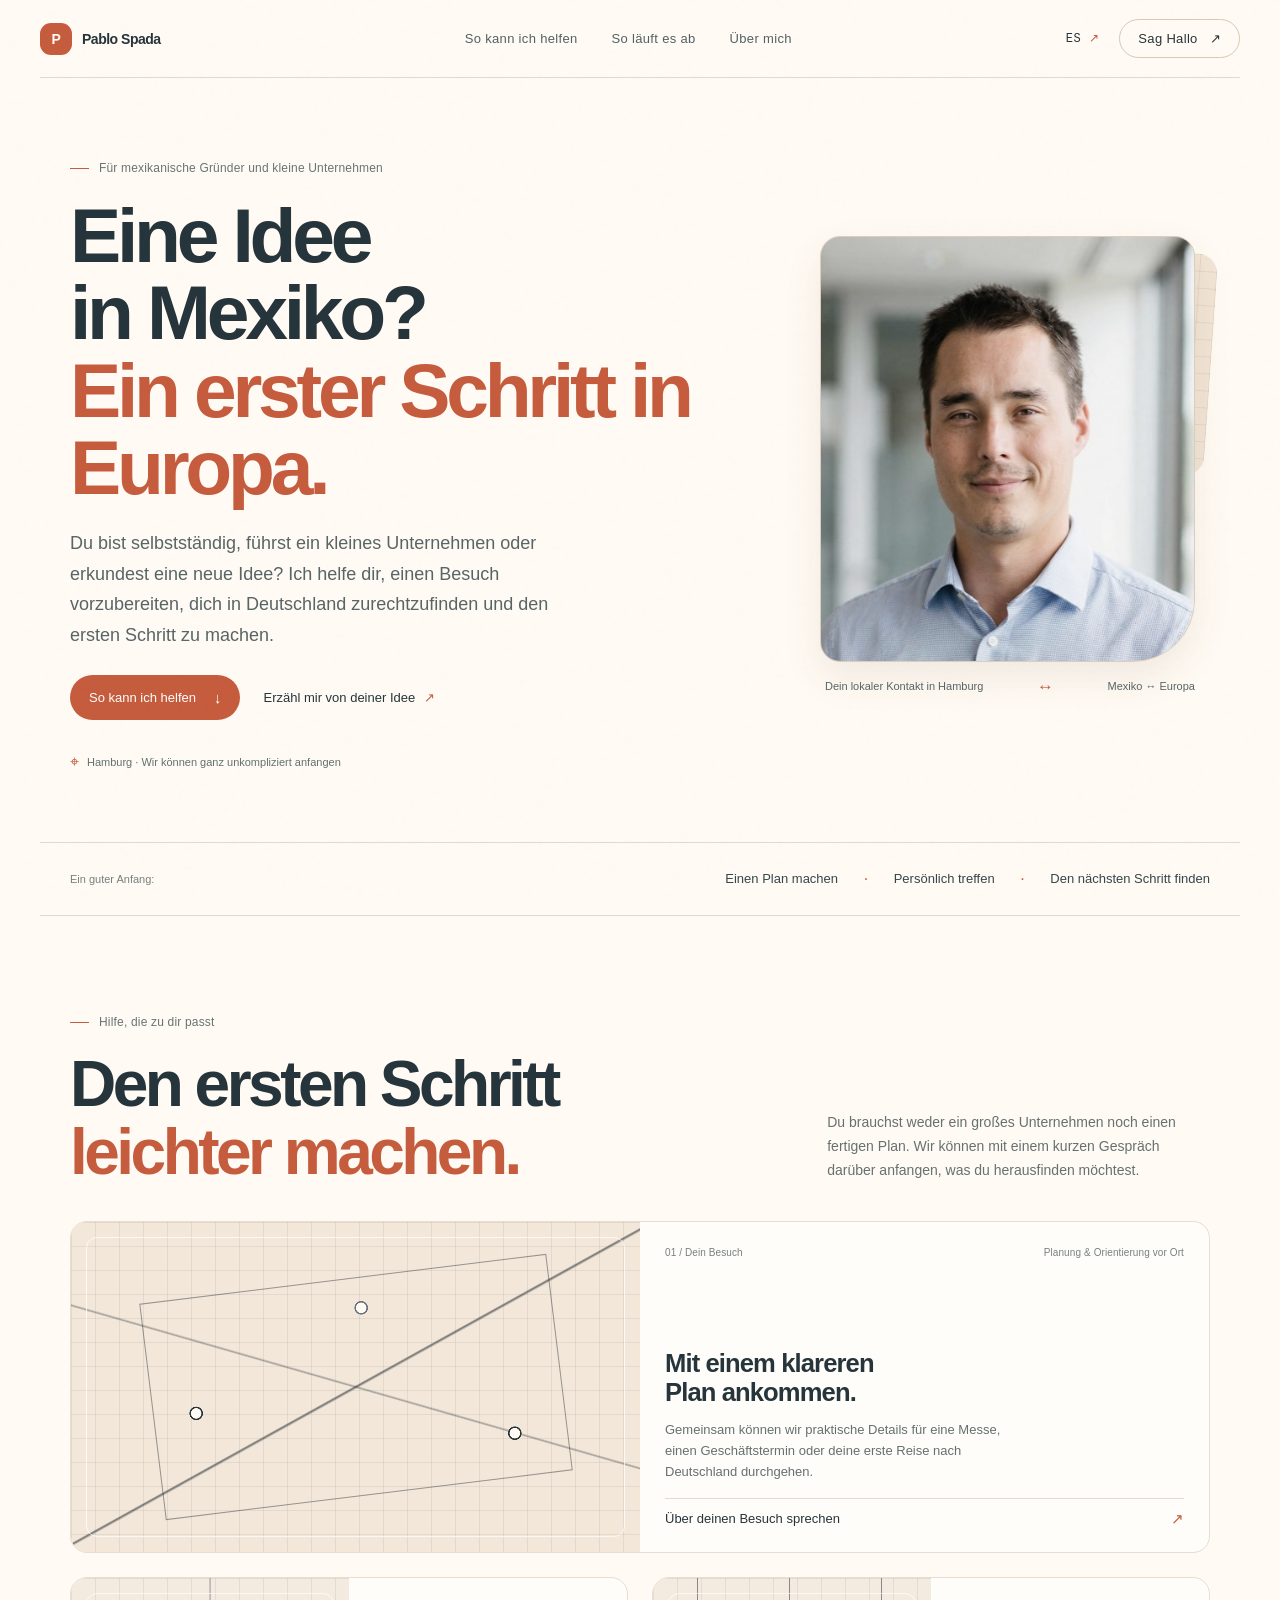
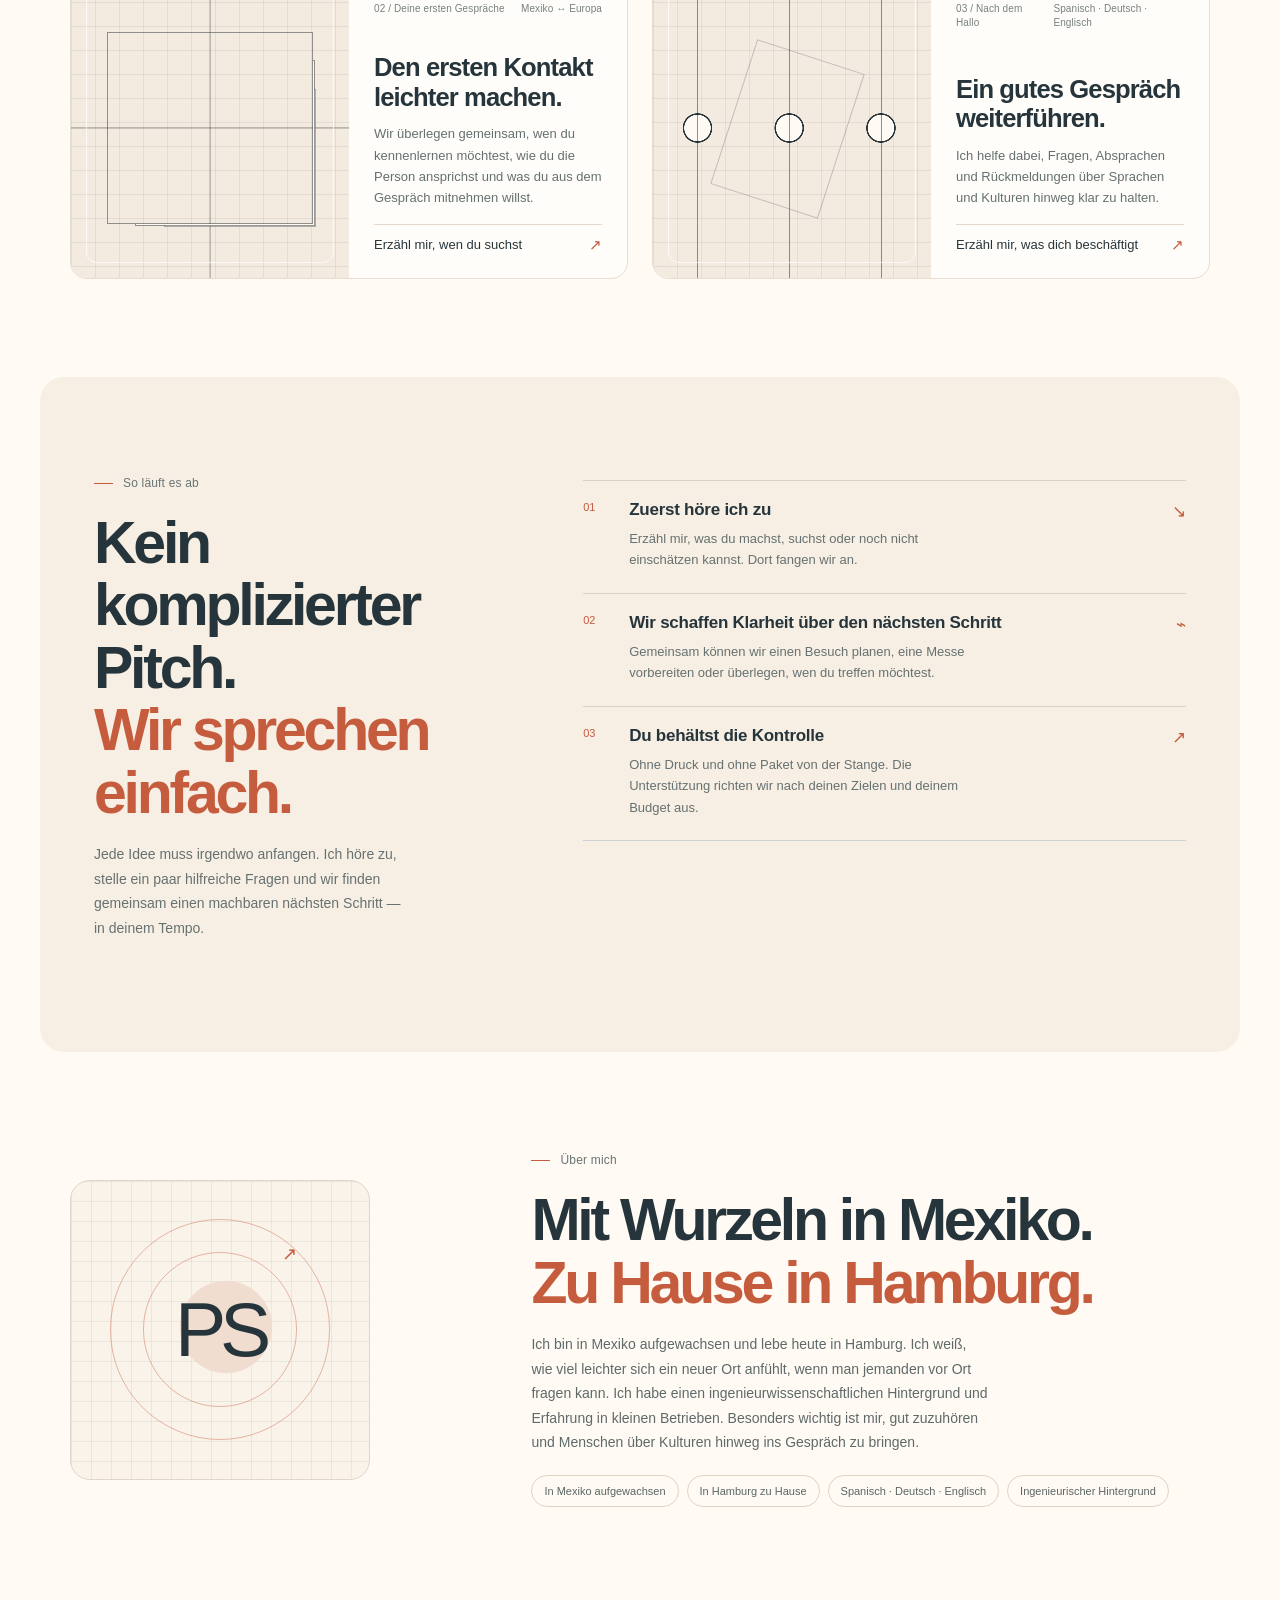
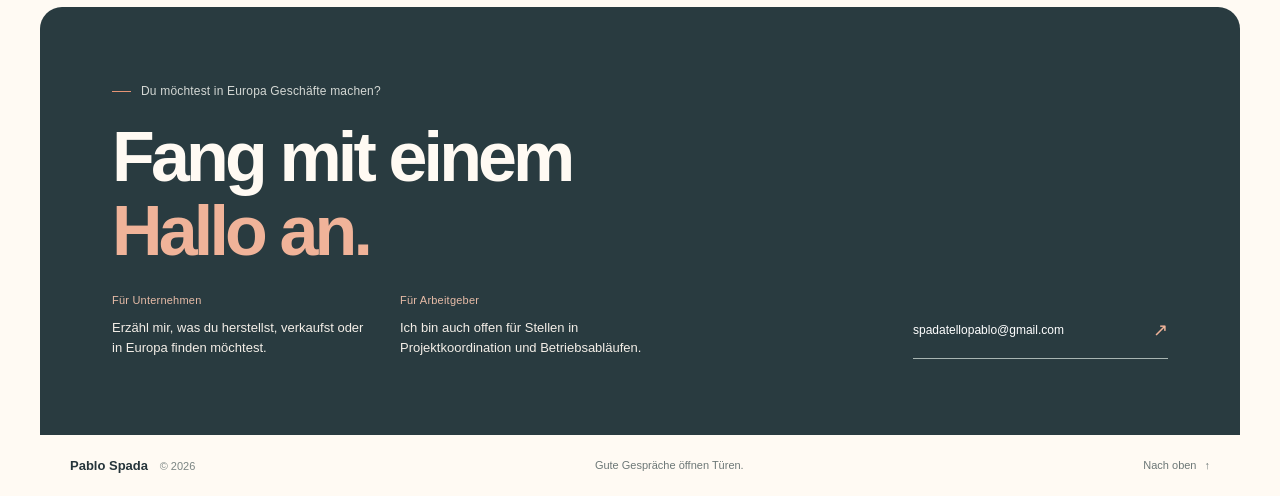
==== commit 1e948422: "Make Mexico–Europe portfolio warmer and more welcoming" ====
--- a/de/index.html
+++ b/de/index.html
@@ -3,10 +3,10 @@
   <head>
     <meta charset="utf-8" />
     <meta name="viewport" content="width=device-width, initial-scale=1" />
-    <meta name="theme-color" content="#fbfcfd" />
-    <meta name="description" content="Pablo Spada unterstützt kleine und mittlere Unternehmen dabei, Abläufe durch gute Projektkoordination und passende digitale Systeme zu verbessern." />
-    <meta property="og:title" content="Pablo Spada — Praktische Systeme für wachsende Unternehmen" />
-    <meta property="og:description" content="Pablo Spada unterstützt kleine und mittlere Unternehmen dabei, Abläufe durch gute Projektkoordination und passende digitale Systeme zu verbessern." />
+    <meta name="theme-color" content="#fff9f1" />
+    <meta name="description" content="Ein freundlicher Ansprechpartner in Deutschland für mexikanische Selbstständige und kleine Unternehmen, die Europa erkunden möchten." />
+    <meta property="og:title" content="Pablo Spada — Dein erster Schritt nach Europa" />
+    <meta property="og:description" content="Ein freundlicher Ansprechpartner in Deutschland für mexikanische Selbstständige und kleine Unternehmen, die Europa erkunden möchten." />
     <meta property="og:type" content="website" />
     <meta property="og:locale" content="de_DE" />
     <meta property="og:locale:alternate" content="es_MX" />
@@ -14,15 +14,15 @@
     <meta property="og:url" content="https://pablospada.com/de/" />
     <meta property="og:image" content="https://pablospada.com/assets/pablo-profile.jpg" />
     <meta name="twitter:card" content="summary_large_image" />
-    <meta name="twitter:title" content="Pablo Spada — Praktische Systeme für wachsende Unternehmen" />
-    <meta name="twitter:description" content="Pablo Spada unterstützt kleine und mittlere Unternehmen dabei, Abläufe durch gute Projektkoordination und passende digitale Systeme zu verbessern." />
+    <meta name="twitter:title" content="Pablo Spada — Dein erster Schritt nach Europa" />
+    <meta name="twitter:description" content="Ein freundlicher Ansprechpartner in Deutschland für mexikanische Selbstständige und kleine Unternehmen, die Europa erkunden möchten." />
     <link rel="canonical" href="https://pablospada.com/de/" />
     <link rel="alternate" hreflang="en" href="https://pablospada.com/" />
     <link rel="alternate" hreflang="es" href="https://pablospada.com/es/" />
     <link rel="alternate" hreflang="de" href="https://pablospada.com/de/" />
     <link rel="alternate" hreflang="x-default" href="https://pablospada.com/" />
     <link rel="icon" href="data:image/svg+xml,%3Csvg xmlns='http://www.w3.org/2000/svg' viewBox='0 0 64 64'%3E%3Crect width='64' height='64' rx='12' fill='%231c2023'/%3E%3Cpath d='M19 48V16h15c9 0 14 5 14 13s-5 13-14 13h-6v6zm9-14h6c3 0 5-2 5-5s-2-5-5-5h-6z' fill='%23fff'/%3E%3C/svg%3E" />
-    <title>Pablo Spada — Praktische Systeme für wachsende Unternehmen</title>
+    <title>Pablo Spada — Dein erster Schritt nach Europa</title>
     <link rel="stylesheet" href="/styles.css" />
   </head>
   <body>
@@ -30,125 +30,118 @@
       <header class="site-header">
         <a class="wordmark" href="#top" aria-label="Pablo Spada, home"><span class="wordmark-icon">P</span><span>Pablo Spada</span></a>
         <nav aria-label="Main navigation">
-          <a href="#work" data-i18n="navWork">Ausgewählte Arbeit</a>
-          <a href="#approach" data-i18n="navApproach">So arbeite ich</a>
-          <a href="#about" data-i18n="navAbout">Über mich</a>
+          <a href="#work" data-i18n="navWork">Selected work</a>
+          <a href="#approach" data-i18n="navApproach">How I work</a>
+          <a href="#about" data-i18n="navAbout">About</a>
         </nav>
         <div class="header-actions">
           <button class="language-toggle" type="button" aria-label="Switch language">DE <span>↗</span></button>
-          <a class="nav-contact" href="mailto:spadatellopablo@gmail.com"><span data-i18n="navContact">Kontakt</span><span aria-hidden="true">↗</span></a>
+          <a class="nav-contact" href="mailto:spadatellopablo@gmail.com"><span data-i18n="navContact">Let’s talk</span><span aria-hidden="true">↗</span></a>
         </div>
       </header>
 
       <main id="top">
         <section class="hero">
           <div class="hero-copy">
-            <p class="eyebrow"><span class="eyebrow-line"></span><span data-i18n="heroEyebrow">Projektkoordination · Betriebsabläufe · praktische Systeme</span></p>
-            <h1 data-i18n="heroTitle">Kleine Unternehmen<br />verdienen <em>Systeme, die passen.</em></h1>
-            <p class="hero-intro" data-i18n="heroIntro">Ich unterstütze kleine und mittlere Unternehmen dabei, den Arbeitsalltag klarer zu gestalten — mit passenden Abläufen, guter Zusammenarbeit und nützlichen digitalen Werkzeugen.</p>
+            <p class="eyebrow"><span class="eyebrow-line"></span><span data-i18n="heroEyebrow">For Mexican businesses curious about Europe</span></p>
+            <h1 data-i18n="heroTitle">Your idea in Mexico.<br /><em>A first step in Europe.</em></h1>
+            <p class="hero-intro" data-i18n="heroIntro">Thinking about a trade fair, a visit or your first business conversation in Europe? I can be your friendly local contact in Germany and help make the next step feel clear.</p>
             <div class="hero-links">
-              <a class="button button-dark" href="#work"><span data-i18n="heroCta">Arbeiten ansehen</span><span aria-hidden="true">↓</span></a>
-              <a class="text-link" href="mailto:spadatellopablo@gmail.com"><span data-i18n="heroSecondary">Erzähl mir von deinem Vorhaben</span><span aria-hidden="true">↗</span></a>
+              <a class="button button-dark" href="#work"><span data-i18n="heroCta">See how I can help</span><span aria-hidden="true">↓</span></a>
+              <a class="text-link" href="mailto:spadatellopablo@gmail.com"><span data-i18n="heroSecondary">Tell me what you have in mind</span><span aria-hidden="true">↗</span></a>
             </div>
             <div class="hero-footnote">
               <span class="location-mark" aria-hidden="true">⌖</span>
-              <span data-i18n="heroLocation">In Hamburg · offen für internationale Zusammenarbeit</span>
+              <span data-i18n="heroLocation">Hamburg, Germany · happy to start with a conversation</span>
             </div>
           </div>
           <div class="hero-visual">
             <div class="hero-image-wrap">
-              <img src="/assets/pablo-profile.jpg" alt="Portrait of Pablo Spada" class="portrait" />
-              <div class="image-wash" aria-hidden="true"></div>
-              <span class="image-caption" data-i18n="photoCaption">Pablo Spada · Hamburg</span>
+              <img src="/assets/pablo-profile.jpg" alt="Portrait of Pablo Spada" data-i18n-alt="portraitAlt" class="portrait" />
             </div>
-            <div class="orbit-note orbit-note-top"><span class="orbit-glyph">↗</span><span data-i18n="orbitOne">Klarer machen</span></div>
-            <div class="orbit-note orbit-note-bottom"><span class="orbit-glyph">↘</span><span data-i18n="orbitTwo">Nutzbar machen</span></div>
-            <div class="hero-stamp" aria-hidden="true"><span>PS</span><small>H · DE</small></div>
+            <div class="hero-image-note"><span data-i18n="photoCaption">Pablo · your local contact in Hamburg</span><span aria-hidden="true">↔</span><span data-i18n="photoDestination">Mexico to Europe</span></div>
           </div>
         </section>
 
-        <section class="signal-band" aria-label="Areas of work">
-          <p data-i18n="signalLead">Was wachsende Teams brauchen:</p>
-          <div class="signal-list"><span data-i18n="signalOne">Projekte, die vorankommen</span><i>✳</i><span data-i18n="signalTwo">Abläufe, die fließen</span><i>✳</i><span data-i18n="signalThree">Systeme, die passen</span><i>✳</i><span data-i18n="signalFour">Gehörte Stimmen</span></div>
+        <section class="signal-band" aria-label="Ways I can help">
+          <p data-i18n="signalLead">A good place to begin</p>
+          <div class="signal-list"><span data-i18n="signalOne">Make a plan</span><i>·</i><span data-i18n="signalTwo">Meet in person</span><i>·</i><span data-i18n="signalThree">Find the right next step</span></div>
         </section>
 
         <section class="work-section section-pad" id="work">
           <div class="section-heading">
-            <div><p class="eyebrow"><span class="eyebrow-line"></span><span data-i18n="workEyebrow">Kleine Unternehmen, echte Arbeit</span></p><h2 data-i18n="workTitle">Den Alltag<br /><em>besser gestalten.</em></h2></div>
-            <p class="section-aside" data-i18n="workAside">Einblicke aus einem kleinen Fertigungsbetrieb: Menschen koordinieren, Informationen verbinden und Routineabläufe einfacher gestalten.</p>
+            <div><p class="eyebrow"><span class="eyebrow-line"></span><span data-i18n="workEyebrow">Useful support, shaped around you</span></p><h2 data-i18n="workTitle">Let’s make your<br /><em>first step easier.</em></h2></div>
+            <p class="section-aside" data-i18n="workAside">You don’t need a big company or a perfect plan. We can start with a short conversation about what you want to explore and what would help you move forward.</p>
           </div>
 
           <div class="project-grid">
             <article class="project-card project-wide reveal">
               <div class="project-image project-image-workshop" role="img" aria-label="Abstract illustration of connected day-to-day work"></div>
               <div class="project-copy">
-                <div class="project-meta"><span>01 / <span data-i18n="caseOneType">Projektkoordination</span></span><span data-i18n="caseOneScope">Kleiner Fertigungsbetrieb</span></div>
-                <h3 data-i18n="caseOneTitle">Alle Arbeitsschritte<br />zusammenbringen.</h3>
-                <p data-i18n="caseOneText">Ich koordinierte Produktion und Logistik und stimmte Kundenbedarf, Lieferanten, Termine und das ausführende Team aufeinander ab.</p>
-                <a class="arrow-link" href="#approach"><span data-i18n="caseOneLink">So arbeite ich mit Teams</span><span>↗</span></a>
+              <div class="project-meta"><span>01 / <span data-i18n="caseOneType">Your visit</span></span><span data-i18n="caseOneScope">Planning & local orientation</span></div>
+                <h3 data-i18n="caseOneTitle">Arrive with<br />a clearer plan.</h3>
+                <p data-i18n="caseOneText">I can help you think through practical details before a trade fair, customer visit or first trip to Germany.</p>
+                <a class="arrow-link" href="#contact"><span data-i18n="caseOneLink">Let’s talk about your visit</span><span>↗</span></a>
               </div>
-              <span class="project-index" aria-hidden="true">01</span>
             </article>
             <article class="project-card project-erp reveal">
               <div class="project-image project-image-erp" role="img" aria-label="Abstract illustration connecting business information"></div>
               <div class="project-copy">
-                <div class="project-meta"><span>02 / <span data-i18n="caseTwoType">Betriebssysteme</span></span><span data-i18n="caseTwoScope">Mit dem Team entwickelt</span></div>
-                <h3 data-i18n="caseTwoTitle">Ein System, das<br />zum Betrieb passt.</h3>
-                <p data-i18n="caseTwoText">Ich entwickelte ein KI-unterstütztes ERP schrittweise mit. Einkauf, Lager, Produktion und Finanzen wurden verknüpft und mit dem Team verbessert.</p>
-                <a class="arrow-link" href="mailto:spadatellopablo@gmail.com?subject=Tell%20me%20about%20the%20ERP"><span data-i18n="caseTwoLink">Was sich verändert hat</span><span>↗</span></a>
+                <div class="project-meta"><span>02 / <span data-i18n="caseTwoType">Your first conversations</span></span><span data-i18n="caseTwoScope">Mexico ↔ Europe</span></div>
+                <h3 data-i18n="caseTwoTitle">Make the first<br />introduction easier.</h3>
+                <p data-i18n="caseTwoText">Let’s clarify who you hope to meet, how to approach them and what you need from the conversation.</p>
+                <a class="arrow-link" href="#contact"><span data-i18n="caseTwoLink">Share what you’re looking for</span><span>↗</span></a>
               </div>
-              <span class="project-index" aria-hidden="true">02</span>
             </article>
             <article class="project-card project-purchasing reveal">
               <div class="project-image project-image-process" role="img" aria-label="Abstract illustration of a purchasing workflow"></div>
               <div class="project-copy">
-                <div class="project-meta"><span>03 / <span data-i18n="caseThreeType">Prozessverbesserung</span></span><span data-i18n="caseThreeScope">Einkaufsablauf</span></div>
-                <h3 data-i18n="caseThreeTitle">Ein Routineprozess,<br />dem man folgen kann.</h3>
-                <p data-i18n="caseThreeText">Ich strukturierte einen Einkauf vom Bedarf und Lieferantenangebot über die interne Freigabe bis zur Bestellung – mit klaren Schritten und Zuständigkeiten im ERP.</p>
-                <a class="arrow-link" href="mailto:spadatellopablo@gmail.com?subject=Process%20improvement"><span data-i18n="caseThreeLink">Über Abläufe sprechen</span><span>↗</span></a>
+                <div class="project-meta"><span>03 / <span data-i18n="caseThreeType">After the hello</span></span><span data-i18n="caseThreeScope">Spanish · German · English</span></div>
+                <h3 data-i18n="caseThreeTitle">Keep a good<br />conversation moving.</h3>
+                <p data-i18n="caseThreeText">I can help keep questions, decisions and follow-up clear across languages and cultures, so a promising connection has room to grow.</p>
+                <a class="arrow-link" href="#contact"><span data-i18n="caseThreeLink">Tell me what’s on your mind</span><span>↗</span></a>
               </div>
-              <span class="project-index" aria-hidden="true">03</span>
             </article>
           </div>
         </section>
 
         <section class="approach-section section-pad" id="approach">
           <div class="approach-intro">
-            <p class="eyebrow"><span class="eyebrow-line"></span><span data-i18n="approachEyebrow">So arbeite ich</span></p>
-            <h2 data-i18n="approachTitle">Gute Arbeit beginnt<br /><em>mit genauem Hinsehen.</em></h2>
-            <p data-i18n="approachLead">Jedes Unternehmen hat eigene Rahmenbedingungen. Ich möchte zuerst verstehen, wie die Arbeit tatsächlich abläuft, und suche dann nach Änderungen, die das Team dauerhaft nutzen kann.</p>
+            <p class="eyebrow"><span class="eyebrow-line"></span><span data-i18n="approachEyebrow">How I work</span></p>
+            <h2 data-i18n="approachTitle">No complicated pitch.<br /><em>Let’s talk it through.</em></h2>
+            <p data-i18n="approachLead">Every idea starts somewhere. I’ll listen, ask a few useful questions and help you figure out a practical next step — at your pace.</p>
           </div>
           <div class="principles">
-            <article class="principle reveal"><span class="principle-number">01</span><div><h3 data-i18n="principleOneTitle">Dort anfangen, wo die Arbeit passiert</h3><p data-i18n="principleOneText">Ich bleibe nah an den Menschen, die die Arbeit machen. Ihr Alltag zeigt, wo eine Verbesserung wirklich hilft.</p></div><span class="principle-symbol">↘</span></article>
-            <article class="principle reveal"><span class="principle-number">02</span><div><h3 data-i18n="principleTwoTitle">Informationen nutzbar machen</h3><p data-i18n="principleTwoText">Klare Daten und verbundene Abläufe helfen Teams, Wichtiges zu erkennen und den nächsten Schritt zu wählen.</p></div><span class="principle-symbol">⌘</span></article>
-            <article class="principle reveal"><span class="principle-number">03</span><div><h3 data-i18n="principleThreeTitle">Werkzeuge sollen dem Team dienen</h3><p data-i18n="principleThreeText">Ich erprobe Ideen mit den späteren Nutzenden, nehme Rückmeldungen ernst und ändere den Ansatz, wenn er zusätzliche Hürden schafft.</p></div><span class="principle-symbol">↗</span></article>
+            <article class="principle reveal"><span class="principle-number">01</span><div><h3 data-i18n="principleOneTitle">First, I listen</h3><p data-i18n="principleOneText">Tell me what you make, what you’re looking for and what feels uncertain. We’ll begin there.</p></div><span class="principle-symbol">↘</span></article>
+            <article class="principle reveal"><span class="principle-number">02</span><div><h3 data-i18n="principleTwoTitle">We make the next step clear</h3><p data-i18n="principleTwoText">Together, we can outline a visit, prepare for a fair or think through who you’d like to meet.</p></div><span class="principle-symbol">⌁</span></article>
+            <article class="principle reveal"><span class="principle-number">03</span><div><h3 data-i18n="principleThreeTitle">You stay in control</h3><p data-i18n="principleThreeText">No pressure and no one-size-fits-all package. We shape any support around your goals and budget.</p></div><span class="principle-symbol">↗</span></article>
           </div>
         </section>
 
         <section class="about-section section-pad" id="about">
           <div class="about-mark" aria-hidden="true"><span>PS</span><i>↗</i></div>
           <div class="about-copy">
-            <p class="eyebrow"><span class="eyebrow-line"></span><span data-i18n="aboutEyebrow">Über mich</span></p>
-            <h2 data-i18n="aboutTitle">Ingenieurischer Hintergrund.<br /><em>Praktischer Blick.</em></h2>
-            <p data-i18n="aboutText">Ich bin Maschinenbauingenieur mit Schwerpunkt Energietechnik. In einem kleinen Fertigungsbetrieb arbeitete ich in Projektkoordination, Produktion, Logistik und digitaler Prozessverbesserung – nah an den Menschen und Entscheidungen des Arbeitsalltags. Heute lebe ich in Hamburg und möchte kleine und mittlere Unternehmen dabei unterstützen, ihre Abläufe klarer zu gestalten – unabhängig vom Standort.</p>
-            <div class="about-tags"><span data-i18n="tagOne">Maschinenbau</span><span data-i18n="tagTwo">Betriebsabläufe</span><span data-i18n="tagThree">Prozessverbesserung</span><span data-i18n="tagFour">Digitale Systeme</span></div>
+            <p class="eyebrow"><span class="eyebrow-line"></span><span data-i18n="aboutEyebrow">A little about me</span></p>
+            <h2 data-i18n="aboutTitle">A Mexican perspective.<br /><em>A home in Hamburg.</em></h2>
+            <p data-i18n="aboutText">I grew up in Mexico and now live in Hamburg. I know how much easier a new place feels when there’s someone local to ask. My background is in engineering and small-business operations, but what matters most here is listening well, communicating across cultures and helping people feel at home in the conversation.</p>
+            <div class="about-tags"><span data-i18n="tagOne">Grew up in Mexico</span><span data-i18n="tagTwo">Based in Hamburg</span><span data-i18n="tagThree">Spanish · German · English</span><span data-i18n="tagFour">Engineering background</span></div>
           </div>
         </section>
 
-        <section class="contact-section">
+        <section class="contact-section" id="contact">
           <div class="contact-text">
-            <p class="eyebrow"><span class="eyebrow-line"></span><span data-i18n="contactEyebrow">Ein Team aufbauen oder Abläufe verbessern?</span></p>
-            <h2 data-i18n="contactTitle">Gemeinsam wird<br /><em>Arbeit einfacher.</em></h2>
+            <p class="eyebrow"><span class="eyebrow-line"></span><span data-i18n="contactEyebrow">Curious about doing business in Europe?</span></p>
+            <h2 data-i18n="contactTitle">Start with a<br /><em>simple hello.</em></h2>
             <div class="contact-audience">
-              <p><span data-i18n="hireLabel">Für Arbeitgeber</span><strong data-i18n="hireText">Sie suchen jemanden, der Projekte koordiniert und Arbeitsabläufe verbessert?</strong></p>
-              <p><span data-i18n="clientLabel">Für Projektpartner</span><strong data-i18n="clientText">Sie möchten einen Ablauf vereinfachen oder Ihr betriebliches System weiterentwickeln?</strong></p>
+              <p><span data-i18n="hireLabel">For business owners</span><strong data-i18n="hireText">Tell me what you make, sell or hope to find in Europe.</strong></p>
+              <p><span data-i18n="clientLabel">For employers</span><strong data-i18n="clientText">I’m also open to roles in project coordination and operations.</strong></p>
             </div>
           </div>
           <a class="contact-button" href="mailto:spadatellopablo@gmail.com"><span>spadatellopablo@gmail.com</span><span class="contact-arrow">↗</span></a>
         </section>
       </main>
 
-      <footer class="site-footer"><a class="footer-brand" href="#top">Pablo Spada <span>© 2026</span></a><span data-i18n="footerNote">Mitdenken. Praktisch umsetzen.</span><a href="#top" class="back-top"><span data-i18n="backTop">Nach oben</span> ↑</a></footer>
+      <footer class="site-footer"><a class="footer-brand" href="#top">Pablo Spada <span>© 2026</span></a><span data-i18n="footerNote">Thoughtful work, made practical.</span><a href="#top" class="back-top"><span data-i18n="backTop">Back to top</span> ↑</a></footer>
     </div>
     <script src="/script.js"></script>
   </body>
--- a/styles.css
+++ b/styles.css
@@ -242,3 +242,195 @@
   *, *::before, *::after { scroll-behavior: auto !important; animation-duration: .01ms !important; animation-iteration-count: 1 !important; transition-duration: .01ms !important; }
   .reveal { opacity: 1; transform: none; }
 }
+
+/* A warmer, more personal field guide for Mexico–Europe business visits. */
+:root {
+  --paper: #fffaf3;
+  --paper-deep: #f6eee3;
+  --ink: #26353b;
+  --muted: #6d7777;
+  --line: #e2d8cb;
+  --accent: #c55c3e;
+  --accent-soft: #f1ded2;
+  --sans: "Avenir Next", Avenir, "Segoe UI", Arial, sans-serif;
+  --serif: "Avenir Next", Avenir, "Segoe UI", Arial, sans-serif;
+  --page: min(1200px, calc(100% - 80px));
+}
+
+body { background: var(--paper); color: var(--ink); }
+body::before { opacity: .018; }
+::selection { color: #fff; background: var(--accent); }
+.site-header { height: 78px; border-color: var(--line); }
+.wordmark { gap: 10px; font-size: 14px; }
+.wordmark-icon { width: 32px; height: 32px; border-radius: 11px; background: var(--accent); color: #fffaf3; font-weight: 700; }
+nav { gap: clamp(18px, 3vw, 34px); margin-left: 30px; }
+nav a, .header-actions { font-size: 13px; }
+nav a { color: #526166; }
+nav a:hover, .text-link:hover, .arrow-link:hover { color: var(--accent); }
+.header-actions { gap: 20px; }
+.language-toggle { color: var(--ink); font-size: 12px; }
+.language-toggle span { color: var(--accent); }
+.nav-contact { gap: 12px; border-color: #d8c8b7; border-radius: 999px; padding: 11px 18px; }
+.nav-contact:hover { border-color: var(--accent); background: var(--accent); color: white; }
+.nav-contact span:last-child, .nav-contact:hover span:last-child { color: inherit; }
+
+.hero { min-height: 0; padding: clamp(48px, 7vw, 82px) 2.5% clamp(46px, 6vw, 68px); grid-template-columns: minmax(0, 1.08fr) minmax(280px, .72fr); gap: clamp(35px, 6vw, 82px); }
+.hero-copy { padding: 0; }
+.eyebrow { gap: 10px; margin-bottom: 20px; color: #687575; font: 500 12px/1.4 var(--sans); letter-spacing: .015em; text-transform: none; }
+.eyebrow-line { width: 19px; background: var(--accent); }
+h1, h2 { font-family: var(--sans); font-weight: 700; letter-spacing: -.055em; }
+h1 { max-width: 760px; margin-bottom: 21px; font-size: clamp(48px, 6vw, 78px); line-height: 1.01; text-wrap: balance; }
+h1 em, h2 em { color: var(--accent); font-style: normal; font-weight: 650; text-decoration: none; }
+.hero-intro { max-width: 52ch; margin-bottom: 25px; color: #586567; font-size: clamp(16px, 1.5vw, 18px); line-height: 1.7; letter-spacing: 0; }
+.hero-links { flex-wrap: wrap; gap: 14px 23px; }
+.button { gap: 18px; padding: 14px 19px; border-radius: 999px; font-size: 13px; }
+.button-dark { background: var(--accent); color: #fff; }
+.button-dark:hover { background: #a9472f; }
+.button-dark span:last-child { color: #fff; }
+.text-link, .arrow-link { gap: 9px; font-size: 13px; }
+.text-link span:last-child, .arrow-link span:last-child { color: var(--accent); }
+.hero-footnote { gap: 8px; margin-top: 30px; color: #637071; font: 11px/1.5 var(--sans); letter-spacing: 0; }
+.location-mark { color: var(--accent); font-size: 16px; }
+.hero-visual { width: min(100%, 390px); height: auto; justify-self: end; padding: 0 15px 0 0; }
+.hero-visual::before { position: absolute; content: ""; z-index: 0; top: 11px; right: -1px; width: 57%; height: 48%; border-radius: 20px; background:
+  linear-gradient(90deg, rgb(38 53 59 / .075) 1px, transparent 1px) 0 0 / 17px 17px,
+  linear-gradient(rgb(38 53 59 / .075) 1px, transparent 1px) 0 0 / 17px 17px,
+  #f2e5d5; transform: rotate(4deg); }
+.hero-image-wrap { position: relative; z-index: 1; inset: auto; width: 100%; aspect-ratio: 4 / 4.55; overflow: hidden; border: 1px solid #ddcdbb; border-radius: 20px 20px 62px 20px; background: #e7ded3; box-shadow: 0 16px 38px rgb(85 63 43 / .09); }
+.portrait { object-position: 50% 23%; filter: saturate(.78) contrast(.97); transition: transform .8s cubic-bezier(.2,.7,.1,1); }
+.hero-image-wrap:hover .portrait { transform: scale(1.025); }
+.image-wash, .image-caption, .orbit-note, .hero-stamp { display: none; }
+.hero-image-note { position: relative; z-index: 1; display: flex; align-items: center; justify-content: space-between; gap: 10px; margin: 13px 0 0 5px; color: #586567; font-size: 11px; line-height: 1.4; }
+.hero-image-note span:nth-child(2) { color: var(--accent); font-size: 17px; }
+
+.signal-band { min-height: 74px; gap: 28px; padding: 15px 2.5%; border-color: var(--line); }
+.signal-band > p { color: #77807e; font: 11px/1.4 var(--sans); text-transform: none; letter-spacing: 0; }
+.signal-list { justify-content: flex-end; gap: clamp(10px, 2vw, 27px); color: #35474b; font: 500 13px/1.4 var(--sans); }
+.signal-list i { color: var(--accent); font-size: 16px; }
+.section-pad { padding: clamp(66px, 8vw, 98px) 2.5%; }
+.section-heading { align-items: end; gap: 40px; margin-bottom: 34px; }
+h2 { font-size: clamp(40px, 5vw, 64px); line-height: 1.06; text-wrap: balance; }
+.section-aside { max-width: 360px; margin: 0 2% 4px 0; color: #667171; font-size: 14px; line-height: 1.7; }
+.project-grid { gap: 24px; }
+.project-card { min-height: 302px; overflow: hidden; border: 1px solid #e7ddd1; border-radius: 17px; background: #fffdf9; }
+.project-wide { min-height: 332px; grid-template-columns: 1fr 1fr; }
+.project-image { min-height: 100%; }
+.project-image::after { inset: 15px; border-color: rgb(255 255 255 / .72); border-radius: 11px; }
+.project-image-workshop { background-color: #f2e7d9; }
+.project-image-erp, .project-image-process { background-color: #f3ebe0; }
+.project-copy { min-width: 0; padding: 24px 25px; }
+.project-meta { gap: 8px; margin-bottom: auto; color: #77817f; font: 10px/1.45 var(--sans); letter-spacing: .01em; text-transform: none; }
+.project-copy h3 { margin: 28px 0 11px; color: var(--ink); font: 600 clamp(21px, 2vw, 29px)/1.15 var(--sans); letter-spacing: -.035em; text-wrap: balance; }
+.project-copy p { max-width: 49ch; margin-bottom: 15px; color: #657071; font-size: 13px; line-height: 1.65; }
+.arrow-link { padding-top: 11px; border-color: #e5d9cc; }
+.approach-section { gap: 8%; padding-inline: 4.5%; background: #f7efe4; border-radius: 24px; }
+.approach-intro h2 { margin-bottom: 18px; font-size: clamp(39px, 4.7vw, 59px); }
+.approach-lead, .approach-intro > p:last-child { max-width: 40ch; color: #667171; font-size: 14px; line-height: 1.75; }
+.principles { padding-top: 5px; }
+.principle { grid-template-columns: 32px 1fr 22px; gap: 14px; padding: 20px 0 22px; border-color: #ded2c4; }
+.principle-number { color: var(--accent); font: 11px var(--sans); }
+.principle h3 { margin: -2px 0 7px; font: 600 17px/1.3 var(--sans); letter-spacing: -.015em; }
+.principle p { max-width: 50ch; color: #667171; font-size: 13px; line-height: 1.65; }
+.principle-symbol { color: var(--accent); }
+.about-section { grid-template-columns: .72fr 1.28fr; gap: 7%; padding-top: clamp(70px, 8vw, 100px); padding-bottom: clamp(70px, 8vw, 100px); }
+.about-mark { width: min(100%, 300px); border-radius: 20px; border-color: #e0d5c8; background:
+  radial-gradient(circle at 52% 49%, #f0ddd0 0 21%, transparent 21.5%),
+  linear-gradient(90deg, rgb(38 53 59 / .065) 1px, transparent 1px) 0 0 / 20px 20px,
+  linear-gradient(rgb(38 53 59 / .065) 1px, transparent 1px) 0 0 / 20px 20px,
+  #faf3e9; }
+.about-mark::before, .about-mark::after { border-color: rgb(197 92 62 / .42); }
+.about-mark span { font-size: clamp(53px, 6vw, 78px); }
+.about-mark i { color: var(--accent); }
+.about-copy h2 { margin-bottom: 18px; font-size: clamp(39px, 4.7vw, 59px); }
+.about-copy > p:last-of-type { max-width: 59ch; margin-bottom: 20px; color: #5e6a6a; font-size: 14px; line-height: 1.75; }
+.about-tags { gap: 8px; }
+.about-tags span { padding: 8px 12px; border-color: #dfd3c6; border-radius: 999px; color: #5b6665; background: #fffaf3; font: 11px/1.3 var(--sans); }
+.contact-section { align-items: end; gap: 30px; padding: clamp(52px, 7vw, 76px) 6%; border-radius: 22px 22px 0 0; background: #293b40; }
+.contact-section .eyebrow { color: #d4d8d4; }
+.contact-section .eyebrow-line { background: #e69475; }
+.contact-section h2 { color: #fffaf3; font-size: clamp(42px, 5.7vw, 70px); }
+.contact-section h2 em { color: #f0b399; }
+.contact-audience { gap: 28px; margin-top: 25px; }
+.contact-audience p { max-width: 260px; }
+.contact-audience span { color: #e7bca7; font: 11px/1.4 var(--sans); letter-spacing: .02em; text-transform: none; }
+.contact-audience strong { color: #f3eee7; font-size: 13px; line-height: 1.6; }
+.contact-button { min-width: 255px; border-color: #a8b5b2; color: white; font: 12px var(--sans); }
+.contact-arrow { color: #f0b399; }
+.site-footer { gap: 18px; padding: 22px 2.5%; color: #6c7776; font: 11px/1.5 var(--sans); }
+.footer-brand { color: var(--ink); font-size: 13px; }
+.footer-brand span { color: #7b8583; font: 11px var(--sans); }
+.back-top:hover { color: var(--accent); }
+.reveal { transform: translateY(12px); transition: opacity .55s ease, transform .55s cubic-bezier(.2,.7,.2,1); }
+
+@media (max-width: 900px) {
+  :root { --page: min(100% - 48px, 760px); }
+  .site-header { height: auto; min-height: 72px; flex-wrap: wrap; gap: 10px; padding: 15px 0 10px; }
+  .wordmark { margin-right: auto; }
+  .header-actions { gap: 13px; }
+  nav { order: 3; flex: 0 0 100%; gap: clamp(16px, 4vw, 30px); margin: 1px 0 0; padding-top: 11px; border-top: 1px solid var(--line); }
+  nav a { font-size: 12px; }
+  .hero { min-height: 0; grid-template-columns: 1fr; gap: 30px; padding: 51px 1% 48px; }
+  .hero-copy { order: 0; }
+  .hero-visual { order: 1; justify-self: start; width: min(78%, 380px); padding-right: 12px; }
+  .hero-image-wrap { aspect-ratio: 1.15; border-bottom-right-radius: 50px; }
+  h1 { max-width: 720px; font-size: clamp(47px, 8vw, 72px); }
+  .signal-band { align-items: start; flex-direction: column; gap: 10px; padding-block: 20px; }
+  .signal-list { justify-content: start; flex-wrap: wrap; gap: 8px 16px; }
+  .section-heading { display: grid; grid-template-columns: 1fr .8fr; align-items: end; gap: 22px; }
+  .section-aside { max-width: none; margin: 0 0 3px; }
+  .project-grid { gap: 18px; }
+  .project-card, .project-wide { min-height: 0; }
+  .project-copy { padding: 20px; }
+  .approach-section { grid-template-columns: 1fr; gap: 18px; }
+  .principles { padding-top: 0; }
+}
+@media (max-width: 620px) {
+  :root { --page: calc(100% - 36px); }
+  .site-header { min-height: 64px; padding-top: 13px; }
+  .wordmark { font-size: 13px; }
+  .wordmark-icon { width: 29px; height: 29px; }
+  .nav-contact { padding: 9px 12px; font-size: 11px; }
+  .header-actions { gap: 10px; }
+  nav { gap: 0; justify-content: space-between; padding-top: 10px; }
+  nav a { font-size: 11px; }
+  .hero { gap: 22px; padding: 36px 0 37px; }
+  .eyebrow { margin-bottom: 14px; font-size: 11px; }
+  h1 { margin-bottom: 15px; font-size: clamp(41px, 11vw, 59px); }
+  .hero-intro { margin-bottom: 19px; font-size: 15px; line-height: 1.65; }
+  .hero-links { align-items: flex-start; flex-direction: column; gap: 12px; }
+  .button { padding: 12px 16px; }
+  .hero-footnote { margin-top: 21px; font-size: 10px; }
+  .hero-visual { width: min(86%, 345px); }
+  .hero-image-wrap { aspect-ratio: 1.12; border-radius: 17px 17px 42px 17px; }
+  .hero-image-note { font-size: 10px; }
+  .signal-band { padding: 18px 0; }
+  .signal-list { display: flex; font-size: 12px; }
+  .signal-list i { display: none; }
+  .signal-list span { padding: 7px 10px; border: 1px solid #e2d8cb; border-radius: 999px; background: #fffdf8; }
+  .section-pad { padding: 60px 0 66px; }
+  .section-heading { display: block; margin-bottom: 25px; }
+  h2 { font-size: clamp(39px, 10vw, 53px); }
+  .section-aside { margin-top: 15px; font-size: 13px; }
+  .project-grid { grid-template-columns: 1fr; gap: 14px; }
+  .project-card, .project-wide { grid-column: auto; grid-template-columns: 1fr; border-radius: 15px; }
+  .project-image { min-height: 156px; }
+  .project-wide .project-image { min-height: 176px; }
+  .project-copy { min-height: 0; padding: 17px; }
+  .project-copy h3 { margin-top: 20px; font-size: 24px; }
+  .project-copy p { font-size: 13px; }
+  .approach-section { padding-inline: 18px; border-radius: 18px; }
+  .approach-intro h2, .about-copy h2 { font-size: clamp(37px, 9.5vw, 51px); }
+  .principle { grid-template-columns: 25px 1fr 18px; gap: 10px; padding-block: 17px; }
+  .principle h3 { font-size: 15px; }
+  .principle p { font-size: 12px; }
+  .about-section { grid-template-columns: 1fr; gap: 27px; padding-block: 63px; }
+  .about-mark { width: min(62%, 218px); justify-self: start; }
+  .about-copy > p:last-of-type { font-size: 13px; }
+  .contact-section { padding: 46px 22px; border-radius: 17px 17px 0 0; }
+  .contact-section h2 { font-size: clamp(40px, 10vw, 57px); }
+  .contact-audience { flex-direction: column; gap: 16px; margin-top: 20px; }
+  .contact-audience p { max-width: 38ch; }
+  .contact-button { min-width: 0; width: 100%; margin-top: 24px; font-size: 11px; }
+  .site-footer { flex-wrap: wrap; gap: 10px 16px; padding: 19px 0; }
+  .site-footer > span { order: 3; flex: 0 0 100%; }
+}
